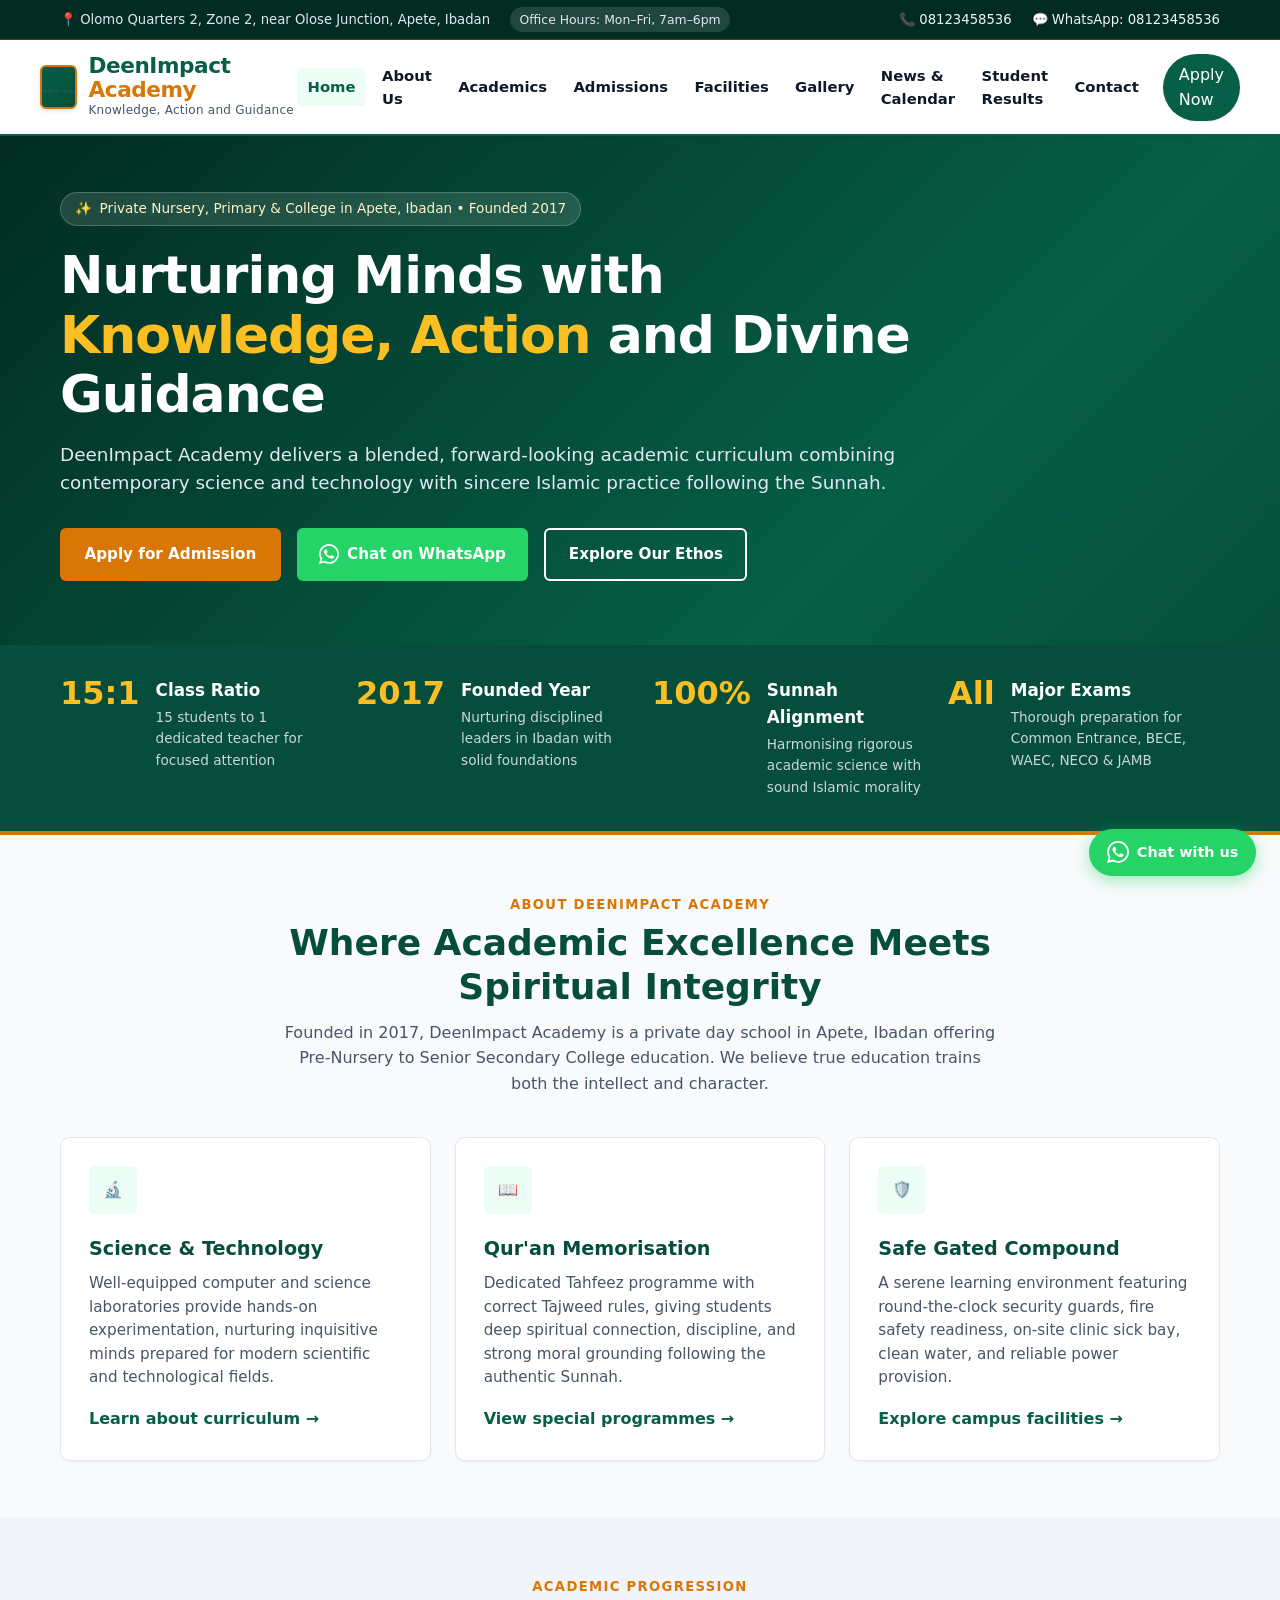
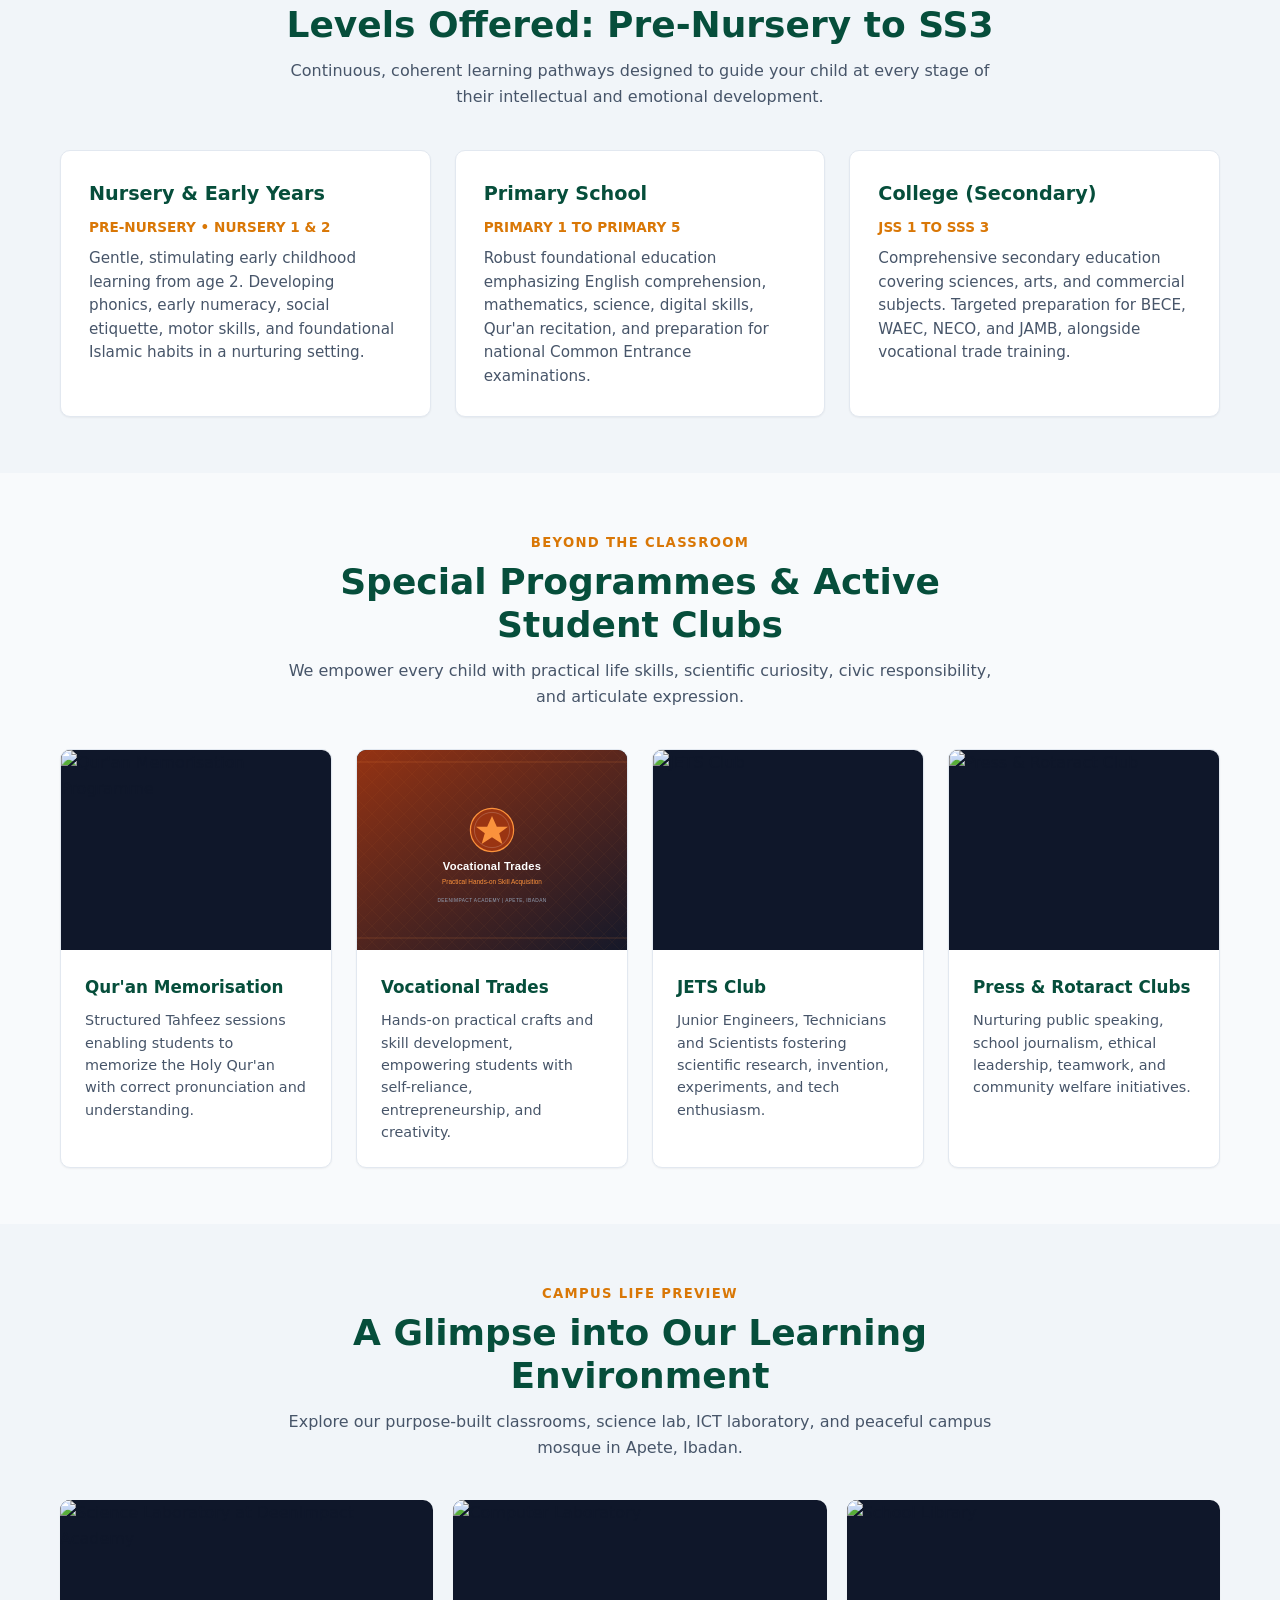
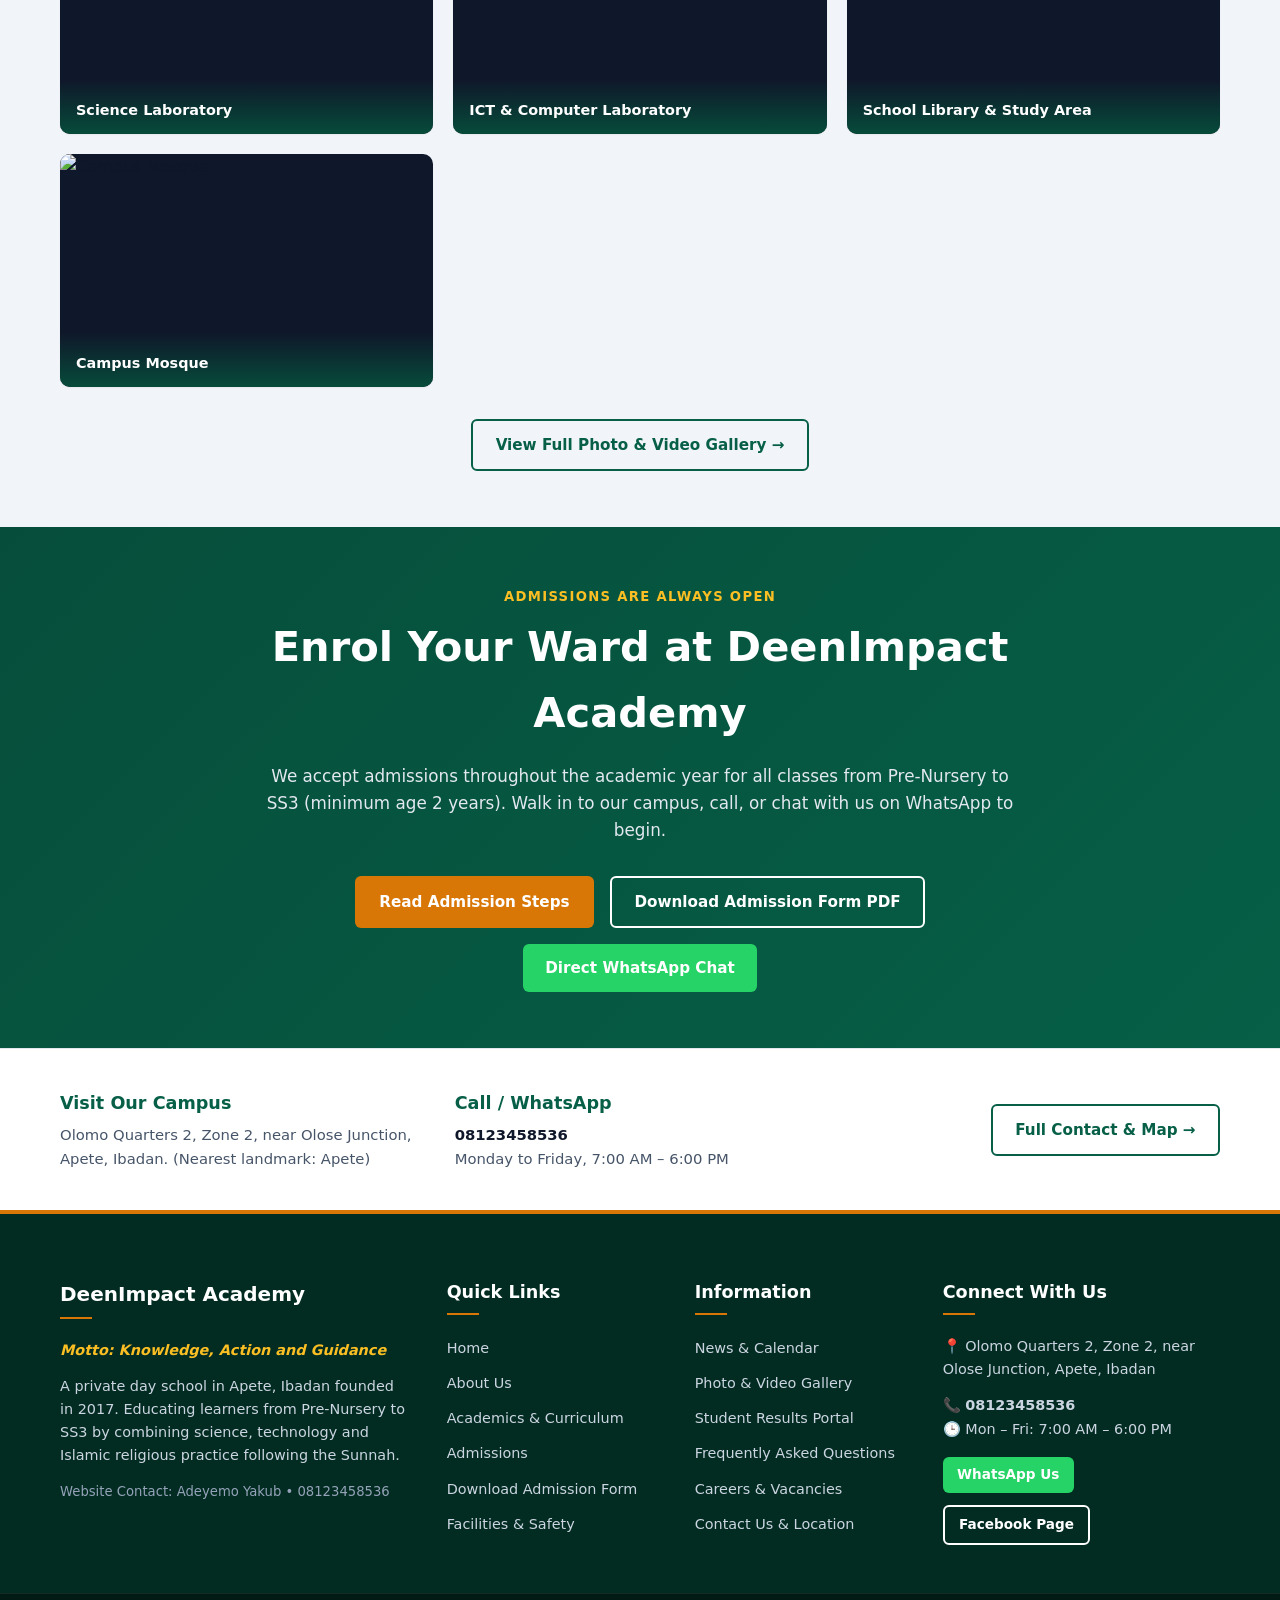
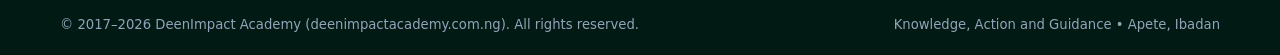
==== index.html @ 709cc6c5 "Initial commit: DeenImpact Academy complete website and student results portal" ====
<!DOCTYPE html>
<html lang="en">
<head>
  <meta charset="UTF-8">
  <meta name="viewport" content="width=device-width, initial-scale=1.0">
  <title>DeenImpact Academy | Knowledge, Action and Guidance | Ibadan</title>
  <meta name="description" content="DeenImpact Academy is a private Nursery, Primary and College in Apete, Ibadan. Combining science, technology and Islamic religious practice following the Sunnah. 15:1 class size.">
  <link rel="canonical" href="https://deenimpactacademy.com.ng/">

  <!-- Open Graph -->
  <meta property="og:type" content="website">
  <meta property="og:title" content="DeenImpact Academy | Knowledge, Action and Guidance">
  <meta property="og:description" content="Private Nursery, Primary and College in Apete, Ibadan combining science, technology and Islamic practice following the Sunnah.">
  <meta property="og:url" content="https://deenimpactacademy.com.ng/">
  <meta property="og:image" content="https://deenimpactacademy.com.ng/images/science-lab.svg">

  <link rel="stylesheet" href="style.css">
  <link rel="icon" type="image/svg+xml" href="images/logo.svg">

  <!-- Schema.org EducationalOrganization -->
  <script type="application/ld+json">
  {
    "@context": "https://schema.org",
    "@type": "School",
    "name": "DeenImpact Academy",
    "alternateName": "DeenImpact",
    "slogan": "Knowledge, Action and Guidance",
    "foundingDate": "2017",
    "url": "https://deenimpactacademy.com.ng/",
    "address": {
      "@type": "PostalAddress",
      "streetAddress": "Olomo Quarters 2, Zone 2, near Olose Junction, Apete",
      "addressLocality": "Ibadan",
      "addressRegion": "Oyo State",
      "addressCountry": "NG"
    },
    "telephone": "+2348123458536",
    "openingHours": "Mo-Fr 07:00-18:00",
    "sameAs": [
      "https://www.facebook.com/share/1CiEcBdXnN/",
      "https://wa.me/2348123458536"
    ]
  }
  </script>
</head>
<body>

  <!-- Top Announcement Bar -->
  <aside class="topbar" aria-label="Quick contact details">
    <div class="container">
      <div class="topbar-left">
        <span>📍 Olomo Quarters 2, Zone 2, near Olose Junction, Apete, Ibadan</span>
        <span class="badge-hours">Office Hours: Mon–Fri, 7am–6pm</span>
      </div>
      <div class="topbar-right">
        <a href="tel:08123458536" aria-label="Call 08123458536">📞 08123458536</a>
        <a href="https://wa.me/2348123458536" target="_blank" rel="noopener noreferrer">💬 WhatsApp: 08123458536</a>
      </div>
    </div>
  </aside>

  <!-- Site Header -->
  <header class="site-header">
    <div class="container header-inner">
      <a href="index.html" class="brand" aria-label="DeenImpact Academy Home">
        <div class="brand-emblem" aria-hidden="true">
          <!-- Logo image slot reserved at images/logo.png with text fallback -->
          <img src="images/logo.png" alt="DeenImpact Academy Logo" onerror="this.style.display='none'; this.nextElementSibling.style.display='block';">
          <span style="display:none;">D</span>
        </div>
        <div class="brand-text">
          <span class="brand-title">DeenImpact <span>Academy</span></span>
          <span class="brand-motto">Knowledge, Action and Guidance</span>
        </div>
      </a>

      <!-- Desktop Navigation -->
      <nav class="desktop-nav" aria-label="Primary navigation">
        <a href="index.html" class="nav-link active">Home</a>
        <a href="about.html" class="nav-link">About Us</a>
        <a href="academics.html" class="nav-link">Academics</a>
        <a href="admissions.html" class="nav-link">Admissions</a>
        <a href="facilities.html" class="nav-link">Facilities</a>
        <a href="gallery.html" class="nav-link">Gallery</a>
        <a href="news-events.html" class="nav-link">News &amp; Calendar</a>
        <a href="results.html" class="nav-link">Student Results</a>
        <a href="contact.html" class="nav-link">Contact</a>
        <a href="admissions.html" class="nav-cta">Apply Now</a>
      </nav>

      <!-- Mobile Hamburger Button -->
      <button type="button" class="mobile-nav-toggle" aria-label="Open mobile navigation menu">
        <svg width="24" height="24" viewBox="0 0 24 24" fill="none" stroke="currentColor" stroke-width="2.2" stroke-linecap="round"><line x1="3" y1="12" x2="21" y2="12"></line><line x1="3" y1="6" x2="21" y2="6"></line><line x1="3" y1="18" x2="21" y2="18"></line></svg>
      </button>
    </div>
  </header>

  <!-- Mobile Drawer -->
  <div class="drawer-overlay" aria-hidden="true"></div>
  <aside class="mobile-drawer" aria-label="Mobile navigation menu">
    <div class="mobile-drawer-header">
      <span class="brand-title" style="font-size: 1.15rem;">DeenImpact <span>Academy</span></span>
      <button type="button" class="mobile-close-btn" aria-label="Close navigation menu">&times;</button>
    </div>
    <nav class="mobile-drawer-links">
      <a href="index.html" class="mobile-nav-item active">Home</a>
      <a href="about.html" class="mobile-nav-item">About Us</a>
      <a href="academics.html" class="mobile-nav-item">Academics</a>
      <a href="admissions.html" class="mobile-nav-item">Admissions</a>
      <a href="downloads.html" class="mobile-nav-item">Downloads</a>
      <a href="facilities.html" class="mobile-nav-item">Facilities &amp; Student Life</a>
      <a href="gallery.html" class="mobile-nav-item">Gallery</a>
      <a href="news-events.html" class="mobile-nav-item">News &amp; Calendar</a>
      <a href="careers.html" class="mobile-nav-item">Careers</a>
      <a href="faq.html" class="mobile-nav-item">FAQ</a>
      <a href="contact.html" class="mobile-nav-item">Contact</a>
      <a href="results.html" class="mobile-nav-item">Student Results Portal</a>
    </nav>
    <div class="mobile-drawer-footer">
      <a href="admissions.html" class="btn btn-primary btn-block" style="margin-bottom: 0.75rem;">Apply for Admission</a>
      <a href="https://wa.me/2348123458536" target="_blank" rel="noopener noreferrer" class="btn btn-whatsapp btn-block">Chat on WhatsApp</a>
    </div>
  </aside>

  <!-- Main Content -->
  <main>
    <!-- Hero Section -->
    <section class="hero">
      <div class="container">
        <div class="hero-inner">
          <div class="hero-pill">
            <span>✨</span> Private Nursery, Primary &amp; College in Apete, Ibadan • Founded 2017
          </div>
          <h1>Nurturing Minds with <span class="text-gold">Knowledge, Action</span> and Divine Guidance</h1>
          <p class="hero-motto">
            DeenImpact Academy delivers a blended, forward-looking academic curriculum combining contemporary science and technology with sincere Islamic practice following the Sunnah.
          </p>
          <div class="hero-ctas">
            <a href="admissions.html" class="btn btn-gold">Apply for Admission</a>
            <a href="https://wa.me/2348123458536" target="_blank" rel="noopener noreferrer" class="btn btn-whatsapp">
              <svg width="20" height="20" viewBox="0 0 24 24" fill="currentColor"><path d="M.057 24l1.687-6.163c-1.041-1.804-1.588-3.849-1.587-5.946.003-6.556 5.338-11.891 11.893-11.891 3.181.001 6.167 1.24 8.413 3.488 2.245 2.248 3.481 5.236 3.48 8.414-.003 6.557-5.338 11.892-11.893 11.892-1.99-.001-3.951-.5-5.688-1.448l-6.305 1.654zm6.597-3.807c1.676.995 3.276 1.591 5.392 1.592 5.448 0 9.886-4.434 9.889-9.885.002-5.462-4.415-9.89-9.881-9.892-5.452 0-9.887 4.434-9.889 9.884-.001 2.225.651 3.891 1.746 5.634l-.999 3.648 3.742-.981zm11.387-5.464c-.074-.124-.272-.198-.57-.347-.297-.149-1.758-.868-2.031-.967-.272-.099-.47-.149-.669.149-.198.297-.768.967-.941 1.165-.173.198-.347.223-.644.074-.297-.149-1.255-.462-2.39-1.475-.883-.788-1.48-1.761-1.653-2.059-.173-.297-.018-.458.13-.606.134-.133.297-.347.446-.521.151-.172.2-.296.3-.495.099-.198.05-.372-.025-.521-.075-.148-.669-1.611-.916-2.206-.242-.579-.487-.501-.669-.51l-.57-.01c-.198 0-.52.074-.792.372s-1.04 1.016-1.04 2.479 1.065 2.876 1.213 3.074c.149.198 2.095 3.2 5.076 4.487.709.306 1.263.489 1.694.626.712.226 1.36.194 1.872.118.571-.085 1.758-.719 2.006-1.413.248-.695.248-1.29.173-1.414z"/></svg>
              Chat on WhatsApp
            </a>
            <a href="about.html" class="btn btn-outline-white">Explore Our Ethos</a>
          </div>
        </div>
      </div>
    </section>

    <!-- Key Highlights Strip -->
    <section class="highlight-bar" aria-label="Key school metrics">
      <div class="container">
        <div class="highlight-items">
          <div class="highlight-item">
            <span class="highlight-num">15:1</span>
            <div class="highlight-text">
              <h4>Class Ratio</h4>
              <p>15 students to 1 dedicated teacher for focused attention</p>
            </div>
          </div>
          <div class="highlight-item">
            <span class="highlight-num">2017</span>
            <div class="highlight-text">
              <h4>Founded Year</h4>
              <p>Nurturing disciplined leaders in Ibadan with solid foundations</p>
            </div>
          </div>
          <div class="highlight-item">
            <span class="highlight-num">100%</span>
            <div class="highlight-text">
              <h4>Sunnah Alignment</h4>
              <p>Harmonising rigorous academic science with sound Islamic morality</p>
            </div>
          </div>
          <div class="highlight-item">
            <span class="highlight-num">All</span>
            <div class="highlight-text">
              <h4>Major Exams</h4>
              <p>Thorough preparation for Common Entrance, BECE, WAEC, NECO &amp; JAMB</p>
            </div>
          </div>
        </div>
      </div>
    </section>

    <!-- Introduction & Ethos Overview -->
    <section class="section">
      <div class="container">
        <div class="section-header">
          <span class="section-tag">About DeenImpact Academy</span>
          <h2 class="section-title">Where Academic Excellence Meets Spiritual Integrity</h2>
          <p class="section-desc">
            Founded in 2017, DeenImpact Academy is a private day school in Apete, Ibadan offering Pre-Nursery to Senior Secondary College education. We believe true education trains both the intellect and character.
          </p>
        </div>

        <div class="grid grid-3">
          <div class="card">
            <div class="card-icon" aria-hidden="true">🔬</div>
            <h3 class="card-title">Science &amp; Technology</h3>
            <p class="card-desc">
              Well-equipped computer and science laboratories provide hands-on experimentation, nurturing inquisitive minds prepared for modern scientific and technological fields.
            </p>
            <a href="academics.html" style="margin-top: 1rem; font-weight: 600;">Learn about curriculum &rarr;</a>
          </div>

          <div class="card">
            <div class="card-icon" aria-hidden="true">📖</div>
            <h3 class="card-title">Qur'an Memorisation</h3>
            <p class="card-desc">
              Dedicated Tahfeez programme with correct Tajweed rules, giving students deep spiritual connection, discipline, and strong moral grounding following the authentic Sunnah.
            </p>
            <a href="academics.html" style="margin-top: 1rem; font-weight: 600;">View special programmes &rarr;</a>
          </div>

          <div class="card">
            <div class="card-icon" aria-hidden="true">🛡️</div>
            <h3 class="card-title">Safe Gated Compound</h3>
            <p class="card-desc">
              A serene learning environment featuring round-the-clock security guards, fire safety readiness, on-site clinic sick bay, clean water, and reliable power provision.
            </p>
            <a href="facilities.html" style="margin-top: 1rem; font-weight: 600;">Explore campus facilities &rarr;</a>
          </div>
        </div>
      </div>
    </section>

    <!-- Levels Offered -->
    <section class="section section-alt">
      <div class="container">
        <div class="section-header">
          <span class="section-tag">Academic Progression</span>
          <h2 class="section-title">Levels Offered: Pre-Nursery to SS3</h2>
          <p class="section-desc">
            Continuous, coherent learning pathways designed to guide your child at every stage of their intellectual and emotional development.
          </p>
        </div>

        <div class="grid grid-3">
          <div class="card">
            <h3 class="card-title">Nursery &amp; Early Years</h3>
            <p style="color: var(--color-gold); font-weight: 700; margin-bottom: 0.5rem; font-size: 0.85rem;">PRE-NURSERY &bull; NURSERY 1 &amp; 2</p>
            <p class="card-desc">
              Gentle, stimulating early childhood learning from age 2. Developing phonics, early numeracy, social etiquette, motor skills, and foundational Islamic habits in a nurturing setting.
            </p>
          </div>

          <div class="card">
            <h3 class="card-title">Primary School</h3>
            <p style="color: var(--color-gold); font-weight: 700; margin-bottom: 0.5rem; font-size: 0.85rem;">PRIMARY 1 TO PRIMARY 5</p>
            <p class="card-desc">
              Robust foundational education emphasizing English comprehension, mathematics, science, digital skills, Qur'an recitation, and preparation for national Common Entrance examinations.
            </p>
          </div>

          <div class="card">
            <h3 class="card-title">College (Secondary)</h3>
            <p style="color: var(--color-gold); font-weight: 700; margin-bottom: 0.5rem; font-size: 0.85rem;">JSS 1 TO SSS 3</p>
            <p class="card-desc">
              Comprehensive secondary education covering sciences, arts, and commercial subjects. Targeted preparation for BECE, WAEC, NECO, and JAMB, alongside vocational trade training.
            </p>
          </div>
        </div>
      </div>
    </section>

    <!-- Special Programmes & Clubs Preview -->
    <section class="section">
      <div class="container">
        <div class="section-header">
          <span class="section-tag">Beyond The Classroom</span>
          <h2 class="section-title">Special Programmes &amp; Active Student Clubs</h2>
          <p class="section-desc">
            We empower every child with practical life skills, scientific curiosity, civic responsibility, and articulate expression.
          </p>
        </div>

        <div class="grid grid-4">
          <div class="img-card">
            <div class="img-card-media">
              <img src="images/quran-study.svg" alt="Qur'an Memorisation Programme" loading="lazy">
            </div>
            <div class="img-card-body">
              <h3 class="card-title" style="font-size: 1.05rem;">Qur'an Memorisation</h3>
              <p class="card-desc" style="font-size: 0.9rem;">
                Structured Tahfeez sessions enabling students to memorize the Holy Qur'an with correct pronunciation and understanding.
              </p>
            </div>
          </div>

          <div class="img-card">
            <div class="img-card-media">
              <img src="images/vocational-trades.svg" alt="Vocational Trades Programme" loading="lazy">
            </div>
            <div class="img-card-body">
              <h3 class="card-title" style="font-size: 1.05rem;">Vocational Trades</h3>
              <p class="card-desc" style="font-size: 0.9rem;">
                Hands-on practical crafts and skill development, empowering students with self-reliance, entrepreneurship, and creativity.
              </p>
            </div>
          </div>

          <div class="img-card">
            <div class="img-card-media">
              <img src="images/clubs-jets.svg" alt="JETS Club" loading="lazy">
            </div>
            <div class="img-card-body">
              <h3 class="card-title" style="font-size: 1.05rem;">JETS Club</h3>
              <p class="card-desc" style="font-size: 0.9rem;">
                Junior Engineers, Technicians and Scientists fostering scientific research, invention, experiments, and tech enthusiasm.
              </p>
            </div>
          </div>

          <div class="img-card">
            <div class="img-card-media">
              <img src="images/clubs-rotaract.svg" alt="Press & Rotaract Club" loading="lazy">
            </div>
            <div class="img-card-body">
              <h3 class="card-title" style="font-size: 1.05rem;">Press &amp; Rotaract Clubs</h3>
              <p class="card-desc" style="font-size: 0.9rem;">
                Nurturing public speaking, school journalism, ethical leadership, teamwork, and community welfare initiatives.
              </p>
            </div>
          </div>
        </div>
      </div>
    </section>

    <!-- Campus Gallery Preview -->
    <section class="section section-alt">
      <div class="container">
        <div class="section-header">
          <span class="section-tag">Campus Life Preview</span>
          <h2 class="section-title">A Glimpse into Our Learning Environment</h2>
          <p class="section-desc">
            Explore our purpose-built classrooms, science lab, ICT laboratory, and peaceful campus mosque in Apete, Ibadan.
          </p>
        </div>

        <div class="gallery-grid">
          <div class="gallery-item">
            <img src="images/science-lab.svg" alt="Science Laboratory at DeenImpact Academy" loading="lazy">
            <div class="gallery-caption">Science Laboratory</div>
          </div>
          <div class="gallery-item">
            <img src="images/computer-lab.svg" alt="Computer Laboratory" loading="lazy">
            <div class="gallery-caption">ICT &amp; Computer Laboratory</div>
          </div>
          <div class="gallery-item">
            <img src="images/library.svg" alt="School Library" loading="lazy">
            <div class="gallery-caption">School Library &amp; Study Area</div>
          </div>
          <div class="gallery-item">
            <img src="images/mosque.svg" alt="Campus Mosque" loading="lazy">
            <div class="gallery-caption">Campus Mosque</div>
          </div>
        </div>

        <div style="text-align: center; margin-top: 2rem;">
          <a href="gallery.html" class="btn btn-outline-primary">View Full Photo &amp; Video Gallery &rarr;</a>
        </div>
      </div>
    </section>

    <!-- Admissions CTA Banner -->
    <section class="section" style="background: linear-gradient(135deg, var(--color-primary-dark), var(--color-primary)); color: #ffffff;">
      <div class="container" style="text-align: center; max-width: 800px;">
        <span class="section-tag" style="color: #fbbf24;">Admissions Are Always Open</span>
        <h2 style="font-size: clamp(1.8rem, 4vw, 2.6rem); font-weight: 800; margin-bottom: 1rem; color: #ffffff;">
          Enrol Your Ward at DeenImpact Academy
        </h2>
        <p style="font-size: 1.05rem; color: #e2e8f0; margin-bottom: 2rem;">
          We accept admissions throughout the academic year for all classes from Pre-Nursery to SS3 (minimum age 2 years). Walk in to our campus, call, or chat with us on WhatsApp to begin.
        </p>
        <div style="display: flex; gap: 1rem; justify-content: center; flex-wrap: wrap;">
          <a href="admissions.html" class="btn btn-gold">Read Admission Steps</a>
          <a href="downloads.html" class="btn btn-outline-white">Download Admission Form PDF</a>
          <a href="https://wa.me/2348123458536" target="_blank" rel="noopener noreferrer" class="btn btn-whatsapp">Direct WhatsApp Chat</a>
        </div>
      </div>
    </section>

    <!-- Contact & Location Strip -->
    <section class="section" style="padding: 2.5rem 0; background: #ffffff; border-top: 1px solid var(--color-border);">
      <div class="container">
        <div class="grid grid-3" style="align-items: center;">
          <div>
            <h4 style="color: var(--color-primary); font-size: 1.1rem; margin-bottom: 0.35rem;">Visit Our Campus</h4>
            <p style="font-size: 0.925rem; color: var(--color-text-muted);">
              Olomo Quarters 2, Zone 2, near Olose Junction, Apete, Ibadan. (Nearest landmark: Apete)
            </p>
          </div>
          <div>
            <h4 style="color: var(--color-primary); font-size: 1.1rem; margin-bottom: 0.35rem;">Call / WhatsApp</h4>
            <p style="font-size: 0.925rem; color: var(--color-text-muted);">
              <a href="tel:08123458536" style="font-weight: 700; color: var(--color-text-main);">08123458536</a><br>
              Monday to Friday, 7:00 AM – 6:00 PM
            </p>
          </div>
          <div style="text-align: right;">
            <a href="contact.html" class="btn btn-outline-primary">Full Contact &amp; Map &rarr;</a>
          </div>
        </div>
      </div>
    </section>
  </main>

  <!-- Shared Site Footer -->
  <footer class="site-footer">
    <div class="footer-top">
      <div class="container">
        <div class="footer-grid">
          <!-- Col 1: Identity & Motto -->
          <div class="footer-col">
            <h4 style="font-size: 1.25rem;">DeenImpact Academy</h4>
            <p style="font-style: italic; color: #fbbf24; font-weight: 600;">Motto: Knowledge, Action and Guidance</p>
            <p>
              A private day school in Apete, Ibadan founded in 2017. Educating learners from Pre-Nursery to SS3 by combining science, technology and Islamic religious practice following the Sunnah.
            </p>
            <p style="font-size: 0.825rem; color: #94a3b8;">
              Website Contact: Adeyemo Yakub &bull; 08123458536
            </p>
          </div>

          <!-- Col 2: Quick Links -->
          <div class="footer-col">
            <h4>Quick Links</h4>
            <ul class="footer-links">
              <li><a href="index.html">Home</a></li>
              <li><a href="about.html">About Us</a></li>
              <li><a href="academics.html">Academics &amp; Curriculum</a></li>
              <li><a href="admissions.html">Admissions</a></li>
              <li><a href="downloads.html">Download Admission Form</a></li>
              <li><a href="facilities.html">Facilities &amp; Safety</a></li>
            </ul>
          </div>

          <!-- Col 3: Portals & Resources -->
          <div class="footer-col">
            <h4>Information</h4>
            <ul class="footer-links">
              <li><a href="news-events.html">News &amp; Calendar</a></li>
              <li><a href="gallery.html">Photo &amp; Video Gallery</a></li>
              <li><a href="results.html">Student Results Portal</a></li>
              <li><a href="faq.html">Frequently Asked Questions</a></li>
              <li><a href="careers.html">Careers &amp; Vacancies</a></li>
              <li><a href="contact.html">Contact Us &amp; Location</a></li>
            </ul>
          </div>

          <!-- Col 4: Contact & Hours -->
          <div class="footer-col">
            <h4>Connect With Us</h4>
            <p>
              📍 Olomo Quarters 2, Zone 2, near Olose Junction, Apete, Ibadan
            </p>
            <p>
              📞 <strong>08123458536</strong><br>
              🕒 Mon – Fri: 7:00 AM – 6:00 PM
            </p>
            <div style="margin-top: 1rem; display: flex; gap: 0.75rem; flex-wrap: wrap;">
              <a href="https://wa.me/2348123458536" target="_blank" rel="noopener noreferrer" class="btn btn-whatsapp" style="padding: 0.45rem 0.9rem; font-size: 0.85rem;">
                WhatsApp Us
              </a>
              <a href="https://www.facebook.com/share/1CiEcBdXnN/" target="_blank" rel="noopener noreferrer" class="btn btn-outline-white" style="padding: 0.45rem 0.9rem; font-size: 0.85rem;">
                Facebook Page
              </a>
            </div>
          </div>
        </div>
      </div>
    </div>

    <!-- Bottom Copyright Bar -->
    <div class="footer-bottom">
      <div class="container">
        <div>
          &copy; 2017–2026 DeenImpact Academy (deenimpactacademy.com.ng). All rights reserved.
        </div>
        <div>
          Knowledge, Action and Guidance &bull; Apete, Ibadan
        </div>
      </div>
    </div>
  </footer>

  <!-- Floating WhatsApp CTA on every page -->
  <a href="https://wa.me/2348123458536" target="_blank" rel="noopener noreferrer" class="floating-whatsapp" aria-label="Chat with DeenImpact Academy on WhatsApp">
    <svg viewBox="0 0 24 24"><path d="M.057 24l1.687-6.163c-1.041-1.804-1.588-3.849-1.587-5.946.003-6.556 5.338-11.891 11.893-11.891 3.181.001 6.167 1.24 8.413 3.488 2.245 2.248 3.481 5.236 3.48 8.414-.003 6.557-5.338 11.892-11.893 11.892-1.99-.001-3.951-.5-5.688-1.448l-6.305 1.654zm6.597-3.807c1.676.995 3.276 1.591 5.392 1.592 5.448 0 9.886-4.434 9.889-9.885.002-5.462-4.415-9.89-9.881-9.892-5.452 0-9.887 4.434-9.889 9.884-.001 2.225.651 3.891 1.746 5.634l-.999 3.648 3.742-.981zm11.387-5.464c-.074-.124-.272-.198-.57-.347-.297-.149-1.758-.868-2.031-.967-.272-.099-.47-.149-.669.149-.198.297-.768.967-.941 1.165-.173.198-.347.223-.644.074-.297-.149-1.255-.462-2.39-1.475-.883-.788-1.48-1.761-1.653-2.059-.173-.297-.018-.458.13-.606.134-.133.297-.347.446-.521.151-.172.2-.296.3-.495.099-.198.05-.372-.025-.521-.075-.148-.669-1.611-.916-2.206-.242-.579-.487-.501-.669-.51l-.57-.01c-.198 0-.52.074-.792.372s-1.04 1.016-1.04 2.479 1.065 2.876 1.213 3.074c.149.198 2.095 3.2 5.076 4.487.709.306 1.263.489 1.694.626.712.226 1.36.194 1.872.118.571-.085 1.758-.719 2.006-1.413.248-.695.248-1.29.173-1.414z"/></svg>
    <span>Chat with us</span>
  </a>

  <!-- Lightbox Container for Gallery if used -->
  <div class="lightbox-modal" role="dialog" aria-modal="true" aria-label="Image preview">
    <div class="lightbox-content">
      <button type="button" class="lightbox-close" aria-label="Close preview">&times;</button>
      <img src="" alt="">
      <p class="lightbox-caption-text"></p>
    </div>
  </div>

  <script src="script.js"></script>
</body>
</html>
---- style.css ----
/* ==========================================================================
   DeenImpact Academy - Official Stylesheet
   Motto: Knowledge, Action and Guidance
   Palette: Emerald Green (#065f46), Restrained Gold (#d97706), Off-White (#f8fafc)
   ========================================================================== */

:root {
  --color-primary: #065f46;
  --color-primary-dark: #064e3b;
  --color-primary-deep: #022c22;
  --color-primary-light: #ecfdf5;
  --color-primary-border: #a7f3d0;

  --color-gold: #d97706;
  --color-gold-dark: #b45309;
  --color-gold-light: #fef3c7;

  --color-bg: #f8fafc;
  --color-bg-card: #ffffff;
  --color-bg-alt: #f1f5f9;

  --color-text-main: #0f172a;
  --color-text-muted: #475569;
  --color-text-light: #64748b;
  --color-border: #e2e8f0;

  --font-sans: system-ui, -apple-system, BlinkMacSystemFont, 'Segoe UI', Roboto, Helvetica, Arial, sans-serif;
  --font-heading: 'Segoe UI', system-ui, -apple-system, BlinkMacSystemFont, sans-serif;

  --shadow-sm: 0 1px 2px 0 rgba(0, 0, 0, 0.05);
  --shadow-md: 0 4px 6px -1px rgba(0, 0, 0, 0.08), 0 2px 4px -2px rgba(0, 0, 0, 0.06);
  --shadow-lg: 0 10px 15px -3px rgba(0, 0, 0, 0.1), 0 4px 6px -4px rgba(0, 0, 0, 0.06);

  --radius-sm: 6px;
  --radius-md: 10px;
  --radius-lg: 16px;
  --radius-full: 9999px;

  --container-max: 1200px;
  --transition: all 0.25s ease;
}

/* Base & Reset */
*, *::before, *::after {
  box-sizing: border-box;
  margin: 0;
  padding: 0;
}

html {
  font-family: var(--font-sans);
  font-size: 16px;
  color: var(--color-text-main);
  background-color: var(--color-bg);
  line-height: 1.6;
  scroll-behavior: smooth;
  -webkit-text-size-adjust: 100%;
}

body {
  min-height: 100vh;
  display: flex;
  flex-direction: column;
}

img, svg {
  display: block;
  max-width: 100%;
  height: auto;
}

a {
  color: var(--color-primary);
  text-decoration: none;
  transition: var(--transition);
}

a:hover, a:focus-visible {
  color: var(--color-primary-dark);
}

ul, ol {
  list-style: none;
}

button, input, select, textarea {
  font: inherit;
}

.container {
  width: 100%;
  max-width: var(--container-max);
  margin-left: auto;
  margin-right: auto;
  padding-left: 1.25rem;
  padding-right: 1.25rem;
}

/* ==========================================================================
   Header & Navigation
   ========================================================================== */

/* Top Info Bar */
.topbar {
  background-color: var(--color-primary-deep);
  color: #e2e8f0;
  font-size: 0.825rem;
  padding: 0.45rem 0;
  border-bottom: 1px solid rgba(217, 119, 6, 0.35);
}

.topbar .container {
  display: flex;
  justify-content: space-between;
  align-items: center;
  flex-wrap: wrap;
  gap: 0.5rem;
}

.topbar-left, .topbar-right {
  display: flex;
  align-items: center;
  gap: 1.25rem;
  flex-wrap: wrap;
}

.topbar a {
  color: #f1f5f9;
  display: inline-flex;
  align-items: center;
  gap: 0.35rem;
}

.topbar a:hover {
  color: #fbbf24;
}

.badge-hours {
  background: rgba(255, 255, 255, 0.12);
  padding: 0.15rem 0.6rem;
  border-radius: var(--radius-full);
  font-size: 0.775rem;
}

/* Main Site Header */
.site-header {
  background-color: #ffffff;
  position: sticky;
  top: 0;
  z-index: 1000;
  box-shadow: var(--shadow-sm);
  border-bottom: 2px solid var(--color-primary);
}

.header-inner {
  display: flex;
  justify-content: space-between;
  align-items: center;
  padding: 0.85rem 0;
}

/* Brand Wordmark & Logo */
.brand {
  display: flex;
  align-items: center;
  gap: 0.75rem;
  text-decoration: none;
}

.brand-emblem {
  width: 44px;
  height: 44px;
  background: linear-gradient(135deg, var(--color-primary) 0%, var(--color-primary-dark) 100%);
  border: 2px solid var(--color-gold);
  border-radius: var(--radius-sm);
  display: flex;
  align-items: center;
  justify-content: center;
  color: #ffffff;
  font-weight: 800;
  font-size: 1.25rem;
  box-shadow: 0 2px 4px rgba(0, 0, 0, 0.1);
}

.brand-emblem img {
  width: 100%;
  height: 100%;
  object-fit: cover;
  border-radius: calc(var(--radius-sm) - 2px);
}

.brand-text {
  display: flex;
  flex-direction: column;
}

.brand-title {
  font-size: 1.35rem;
  font-weight: 800;
  color: var(--color-primary);
  line-height: 1.1;
  letter-spacing: -0.02em;
}

.brand-title span {
  color: var(--color-gold);
  font-weight: 700;
}

.brand-motto {
  font-size: 0.75rem;
  color: var(--color-text-muted);
  font-weight: 500;
  letter-spacing: 0.02em;
}

/* Desktop Nav */
.desktop-nav {
  display: none;
}

@media (min-width: 992px) {
  .desktop-nav {
    display: flex;
    align-items: center;
    gap: 0.35rem;
  }
}

.nav-link {
  color: var(--color-text-main);
  padding: 0.45rem 0.65rem;
  font-size: 0.925rem;
  font-weight: 600;
  border-radius: var(--radius-sm);
  transition: var(--transition);
}

.nav-link:hover, .nav-link.active {
  color: var(--color-primary);
  background-color: var(--color-primary-light);
}

.nav-cta {
  background-color: var(--color-primary);
  color: #ffffff !important;
  padding: 0.5rem 1rem;
  border-radius: var(--radius-full);
  margin-left: 0.5rem;
  box-shadow: var(--shadow-sm);
}

.nav-cta:hover {
  background-color: var(--color-primary-dark);
  color: #ffffff !important;
}

/* Mobile Nav Toggle */
.mobile-nav-toggle {
  display: flex;
  align-items: center;
  justify-content: center;
  width: 42px;
  height: 42px;
  background: var(--color-primary-light);
  border: 1px solid var(--color-primary-border);
  border-radius: var(--radius-sm);
  cursor: pointer;
  color: var(--color-primary);
}

@media (min-width: 992px) {
  .mobile-nav-toggle {
    display: none;
  }
}

/* Mobile Drawer */
.mobile-drawer {
  position: fixed;
  top: 0;
  right: -100%;
  width: 85%;
  max-width: 340px;
  height: 100vh;
  background: #ffffff;
  z-index: 2000;
  box-shadow: -4px 0 20px rgba(0, 0, 0, 0.15);
  display: flex;
  flex-direction: column;
  transition: right 0.3s ease;
  overflow-y: auto;
}

.mobile-drawer.open {
  right: 0;
}

.mobile-drawer-header {
  padding: 1.25rem;
  display: flex;
  justify-content: space-between;
  align-items: center;
  border-bottom: 1px solid var(--color-border);
  background: var(--color-primary-light);
}

.mobile-close-btn {
  background: none;
  border: none;
  font-size: 1.5rem;
  color: var(--color-text-main);
  cursor: pointer;
  padding: 0.25rem 0.5rem;
}

.mobile-drawer-links {
  padding: 1rem 0;
  display: flex;
  flex-direction: column;
}

.mobile-nav-item {
  padding: 0.75rem 1.5rem;
  font-weight: 600;
  font-size: 1rem;
  color: var(--color-text-main);
  border-bottom: 1px solid #f1f5f9;
  display: flex;
  align-items: center;
  justify-content: space-between;
}

.mobile-nav-item:hover, .mobile-nav-item.active {
  color: var(--color-primary);
  background-color: var(--color-primary-light);
}

.mobile-drawer-footer {
  margin-top: auto;
  padding: 1.5rem;
  background: #f8fafc;
  border-top: 1px solid var(--color-border);
}

.drawer-overlay {
  position: fixed;
  top: 0;
  left: 0;
  width: 100vw;
  height: 100vh;
  background: rgba(0, 0, 0, 0.5);
  z-index: 1999;
  opacity: 0;
  visibility: hidden;
  transition: opacity 0.3s ease, visibility 0.3s ease;
}

.drawer-overlay.active {
  opacity: 1;
  visibility: visible;
}

/* ==========================================================================
   Hero & Page Headers
   ========================================================================== */

.hero {
  position: relative;
  background: linear-gradient(135deg, var(--color-primary-deep) 0%, var(--color-primary) 70%, #064e3b 100%);
  color: #ffffff;
  padding: 3.5rem 0 4rem;
  overflow: hidden;
}

.hero::after {
  content: '';
  position: absolute;
  top: 0;
  left: 0;
  right: 0;
  bottom: 0;
  background-image: url('images/pattern.svg');
  background-repeat: repeat;
  opacity: 0.08;
  pointer-events: none;
}

.hero-inner {
  position: relative;
  z-index: 2;
  max-width: 850px;
}

.hero-pill {
  display: inline-flex;
  align-items: center;
  gap: 0.5rem;
  background: rgba(255, 255, 255, 0.12);
  border: 1px solid rgba(255, 255, 255, 0.2);
  padding: 0.3rem 0.85rem;
  border-radius: var(--radius-full);
  font-size: 0.85rem;
  color: #fef3c7;
  margin-bottom: 1.25rem;
}

.hero h1 {
  font-size: clamp(2rem, 5vw, 3.25rem);
  font-weight: 800;
  line-height: 1.15;
  margin-bottom: 1rem;
  letter-spacing: -0.02em;
}

.hero h1 .text-gold {
  color: #fbbf24;
}

.hero-motto {
  font-size: 1.15rem;
  color: #e2e8f0;
  margin-bottom: 1.5rem;
  font-weight: 400;
  line-height: 1.5;
}

.hero-ctas {
  display: flex;
  flex-wrap: wrap;
  gap: 1rem;
  margin-top: 2rem;
}

/* Inner Page Header */
.page-header {
  position: relative;
  background: linear-gradient(135deg, var(--color-primary-dark) 0%, var(--color-primary) 100%);
  color: #ffffff;
  padding: 2.75rem 0;
  border-bottom: 3px solid var(--color-gold);
}

.page-header::after {
  content: '';
  position: absolute;
  top: 0; left: 0; right: 0; bottom: 0;
  background-image: url('images/pattern.svg');
  background-repeat: repeat;
  opacity: 0.08;
  pointer-events: none;
}

.page-header-inner {
  position: relative;
  z-index: 2;
}

.breadcrumbs {
  display: flex;
  gap: 0.5rem;
  font-size: 0.825rem;
  color: #cbd5e1;
  margin-bottom: 0.5rem;
  align-items: center;
}

.breadcrumbs a {
  color: #fef3c7;
}

.breadcrumbs span.current {
  color: #ffffff;
  font-weight: 600;
}

.page-header h1 {
  font-size: clamp(1.75rem, 4vw, 2.5rem);
  font-weight: 800;
  margin-bottom: 0.4rem;
}

.page-header p {
  color: #e2e8f0;
  font-size: 1rem;
  max-width: 700px;
}

/* ==========================================================================
   Buttons & CTAs
   ========================================================================== */

.btn {
  display: inline-flex;
  align-items: center;
  justify-content: center;
  gap: 0.5rem;
  font-weight: 700;
  padding: 0.75rem 1.4rem;
  border-radius: var(--radius-sm);
  border: 2px solid transparent;
  cursor: pointer;
  transition: var(--transition);
  font-size: 0.95rem;
  text-align: center;
}

.btn-primary {
  background-color: var(--color-primary);
  color: #ffffff;
}

.btn-primary:hover {
  background-color: var(--color-primary-dark);
  color: #ffffff;
  transform: translateY(-1px);
}

.btn-gold {
  background-color: var(--color-gold);
  color: #ffffff;
}

.btn-gold:hover {
  background-color: var(--color-gold-dark);
  color: #ffffff;
  transform: translateY(-1px);
}

.btn-whatsapp {
  background-color: #25d366;
  color: #ffffff;
  border: none;
}

.btn-whatsapp:hover {
  background-color: #1eb756;
  color: #ffffff;
  transform: translateY(-1px);
}

.btn-outline-white {
  background: transparent;
  border-color: #ffffff;
  color: #ffffff;
}

.btn-outline-white:hover {
  background: #ffffff;
  color: var(--color-primary);
}

.btn-outline-primary {
  background: transparent;
  border-color: var(--color-primary);
  color: var(--color-primary);
}

.btn-outline-primary:hover {
  background: var(--color-primary);
  color: #ffffff;
}

.btn-block {
  width: 100%;
}

/* Floating WhatsApp Button */
.floating-whatsapp {
  position: fixed;
  bottom: 1.5rem;
  right: 1.5rem;
  z-index: 1500;
  display: inline-flex;
  align-items: center;
  gap: 0.5rem;
  background-color: #25d366;
  color: #ffffff;
  padding: 0.75rem 1.1rem;
  border-radius: var(--radius-full);
  box-shadow: 0 4px 15px rgba(37, 211, 102, 0.45);
  font-weight: 700;
  font-size: 0.9rem;
  transition: var(--transition);
  text-decoration: none;
}

.floating-whatsapp:hover {
  background-color: #1eb756;
  color: #ffffff;
  transform: scale(1.04);
  box-shadow: 0 6px 20px rgba(37, 211, 102, 0.55);
}

.floating-whatsapp svg {
  width: 22px;
  height: 22px;
  fill: currentColor;
}

@media (max-width: 480px) {
  .floating-whatsapp span {
    display: none;
  }
  .floating-whatsapp {
    padding: 0.85rem;
    border-radius: 50%;
  }
}

/* ==========================================================================
   Sections & Layout
   ========================================================================== */

.section {
  padding: 3.5rem 0;
}

.section-alt {
  background-color: var(--color-bg-alt);
}

.section-header {
  text-align: center;
  max-width: 720px;
  margin: 0 auto 2.5rem;
}

.section-tag {
  display: inline-block;
  color: var(--color-gold);
  font-weight: 700;
  font-size: 0.825rem;
  text-transform: uppercase;
  letter-spacing: 0.1em;
  margin-bottom: 0.4rem;
}

.section-title {
  font-size: clamp(1.6rem, 3.5vw, 2.25rem);
  font-weight: 800;
  color: var(--color-primary-dark);
  line-height: 1.2;
  margin-bottom: 0.75rem;
}

.section-desc {
  color: var(--color-text-muted);
  font-size: 1rem;
}

.grid {
  display: grid;
  gap: 1.5rem;
}

.grid-2 {
  grid-template-columns: 1fr;
}

.grid-3 {
  grid-template-columns: 1fr;
}

.grid-4 {
  grid-template-columns: 1fr;
}

@media (min-width: 640px) {
  .grid-2 { grid-template-columns: repeat(2, 1fr); }
  .grid-4 { grid-template-columns: repeat(2, 1fr); }
}

@media (min-width: 992px) {
  .grid-3 { grid-template-columns: repeat(3, 1fr); }
  .grid-4 { grid-template-columns: repeat(4, 1fr); }
}

/* Card Component */
.card {
  background: var(--color-bg-card);
  border-radius: var(--radius-md);
  border: 1px solid var(--color-border);
  box-shadow: var(--shadow-sm);
  padding: 1.75rem;
  transition: var(--transition);
  display: flex;
  flex-direction: column;
}

.card:hover {
  box-shadow: var(--shadow-md);
  border-color: var(--color-primary-border);
}

.card-icon {
  width: 48px;
  height: 48px;
  border-radius: var(--radius-sm);
  background: var(--color-primary-light);
  color: var(--color-primary);
  display: flex;
  align-items: center;
  justify-content: center;
  margin-bottom: 1.25rem;
}

.card-title {
  font-size: 1.2rem;
  font-weight: 700;
  color: var(--color-primary-dark);
  margin-bottom: 0.5rem;
}

.card-desc {
  color: var(--color-text-muted);
  font-size: 0.95rem;
  line-height: 1.55;
  flex-grow: 1;
}

/* Image Card */
.img-card {
  background: var(--color-bg-card);
  border-radius: var(--radius-md);
  border: 1px solid var(--color-border);
  overflow: hidden;
  box-shadow: var(--shadow-sm);
  transition: var(--transition);
  display: flex;
  flex-direction: column;
}

.img-card:hover {
  box-shadow: var(--shadow-md);
  transform: translateY(-2px);
}

.img-card-media {
  position: relative;
  height: 200px;
  background-color: #0f172a;
  overflow: hidden;
}

.img-card-media img {
  width: 100%;
  height: 100%;
  object-fit: cover;
  transition: transform 0.4s ease;
}

.img-card:hover .img-card-media img {
  transform: scale(1.03);
}

.img-card-body {
  padding: 1.5rem;
  display: flex;
  flex-direction: column;
  flex-grow: 1;
}

/* Feature Strip / Highlights */
.highlight-bar {
  background-color: var(--color-primary-dark);
  color: #ffffff;
  padding: 2rem 0;
  border-bottom: 4px solid var(--color-gold);
}

.highlight-items {
  display: grid;
  grid-template-columns: 1fr;
  gap: 1.5rem;
}

@media (min-width: 640px) {
  .highlight-items {
    grid-template-columns: repeat(2, 1fr);
  }
}

@media (min-width: 992px) {
  .highlight-items {
    grid-template-columns: repeat(4, 1fr);
  }
}

.highlight-item {
  display: flex;
  align-items: flex-start;
  gap: 1rem;
}

.highlight-num {
  font-size: 2rem;
  font-weight: 800;
  color: #fbbf24;
  line-height: 1;
}

.highlight-text h4 {
  font-size: 1.05rem;
  margin-bottom: 0.2rem;
}

.highlight-text p {
  font-size: 0.85rem;
  color: #cbd5e1;
}

/* Islamic Geometric Divider Motif */
.islamic-divider {
  height: 24px;
  background-image: url('images/pattern.svg');
  background-repeat: repeat-x;
  background-position: center;
  opacity: 0.18;
  margin: 1.5rem 0;
}

/* ==========================================================================
   Editable Placeholder Badge & Callout
   ========================================================================== */

.editable-note {
  border-left: 4px solid var(--color-gold);
  background: var(--color-gold-light);
  padding: 1rem 1.25rem;
  border-radius: 0 var(--radius-sm) var(--radius-sm) 0;
  margin: 1.5rem 0;
  font-size: 0.9rem;
  color: #78350f;
}

.editable-note strong {
  display: block;
  font-size: 0.95rem;
  margin-bottom: 0.25rem;
}

.placeholder-box {
  background: #ffffff;
  border: 2px dashed #cbd5e1;
  padding: 1.75rem;
  border-radius: var(--radius-md);
  margin-bottom: 1.5rem;
}

.placeholder-box h3 {
  color: var(--color-primary);
  margin-bottom: 0.5rem;
}

/* ==========================================================================
   Accordion (FAQ)
   ========================================================================== */

.accordion {
  display: flex;
  flex-direction: column;
  gap: 1rem;
  max-width: 800px;
  margin: 0 auto;
}

.accordion-item {
  background: #ffffff;
  border: 1px solid var(--color-border);
  border-radius: var(--radius-md);
  overflow: hidden;
  transition: var(--transition);
}

.accordion-header {
  width: 100%;
  padding: 1.25rem 1.5rem;
  text-align: left;
  background: none;
  border: none;
  display: flex;
  justify-content: space-between;
  align-items: center;
  font-weight: 700;
  font-size: 1.05rem;
  color: var(--color-text-main);
  cursor: pointer;
}

.accordion-header:hover {
  background: var(--color-primary-light);
  color: var(--color-primary);
}

.accordion-icon {
  font-size: 1.25rem;
  transition: transform 0.25s ease;
}

.accordion-item.active .accordion-icon {
  transform: rotate(45deg);
  color: var(--color-gold);
}

.accordion-body {
  padding: 0 1.5rem 1.25rem;
  color: var(--color-text-muted);
  font-size: 0.975rem;
  line-height: 1.6;
  display: none;
}

.accordion-item.active .accordion-body {
  display: block;
}

/* ==========================================================================
   Gallery & Lightbox
   ========================================================================== */

.gallery-grid {
  display: grid;
  grid-template-columns: repeat(auto-fill, minmax(280px, 1fr));
  gap: 1.25rem;
}

.gallery-item {
  position: relative;
  border-radius: var(--radius-md);
  overflow: hidden;
  cursor: pointer;
  box-shadow: var(--shadow-sm);
  aspect-ratio: 16 / 10;
  background: #0f172a;
}

.gallery-item img {
  width: 100%;
  height: 100%;
  object-fit: cover;
  transition: transform 0.3s ease;
}

.gallery-item:hover img {
  transform: scale(1.04);
}

.gallery-caption {
  position: absolute;
  bottom: 0;
  left: 0;
  right: 0;
  background: linear-gradient(transparent, rgba(6, 78, 59, 0.95));
  color: #ffffff;
  padding: 1.25rem 1rem 0.75rem;
  font-size: 0.9rem;
  font-weight: 600;
}

/* Modal Lightbox */
.lightbox-modal {
  position: fixed;
  top: 0;
  left: 0;
  width: 100vw;
  height: 100vh;
  background: rgba(2, 44, 34, 0.92);
  z-index: 2500;
  display: none;
  align-items: center;
  justify-content: center;
  padding: 2rem;
}

.lightbox-modal.active {
  display: flex;
}

.lightbox-content {
  max-width: 900px;
  max-height: 85vh;
  position: relative;
  text-align: center;
}

.lightbox-content img {
  max-width: 100%;
  max-height: 75vh;
  border-radius: var(--radius-sm);
  box-shadow: var(--shadow-lg);
  margin: 0 auto;
}

.lightbox-close {
  position: absolute;
  top: -40px;
  right: 0;
  background: none;
  border: none;
  color: #ffffff;
  font-size: 2rem;
  cursor: pointer;
}

.lightbox-caption-text {
  color: #f1f5f9;
  margin-top: 0.75rem;
  font-size: 1rem;
}

/* Video Responsive Container */
.video-responsive {
  position: relative;
  padding-bottom: 56.25%; /* 16:9 */
  height: 0;
  overflow: hidden;
  border-radius: var(--radius-md);
  border: 1px solid var(--color-border);
  background: #000;
}

.video-responsive iframe {
  position: absolute;
  top: 0;
  left: 0;
  width: 100%;
  height: 100%;
  border: 0;
}

/* ==========================================================================
   Forms & Inputs
   ========================================================================== */

.form-group {
  margin-bottom: 1.25rem;
}

.form-label {
  display: block;
  font-weight: 600;
  font-size: 0.9rem;
  color: var(--color-text-main);
  margin-bottom: 0.35rem;
}

.form-control {
  width: 100%;
  padding: 0.75rem 1rem;
  border: 1px solid var(--color-border);
  border-radius: var(--radius-sm);
  background: #ffffff;
  color: var(--color-text-main);
  transition: var(--transition);
}

.form-control:focus {
  outline: none;
  border-color: var(--color-primary);
  box-shadow: 0 0 0 3px rgba(6, 95, 70, 0.15);
}

.form-helper {
  font-size: 0.8rem;
  color: var(--color-text-light);
  margin-top: 0.25rem;
}

/* ==========================================================================
   Results Portal & Security Alert
   ========================================================================== */

.portal-box {
  max-width: 480px;
  margin: 0 auto;
  background: #ffffff;
  border: 1px solid var(--color-border);
  border-radius: var(--radius-lg);
  padding: 2.5rem 2rem;
  box-shadow: var(--shadow-md);
}

.portal-badge {
  display: inline-flex;
  align-items: center;
  gap: 0.4rem;
  background: var(--color-primary-light);
  color: var(--color-primary);
  font-weight: 700;
  font-size: 0.825rem;
  padding: 0.25rem 0.75rem;
  border-radius: var(--radius-full);
  margin-bottom: 1rem;
}

.alert {
  padding: 1rem;
  border-radius: var(--radius-sm);
  margin-bottom: 1.25rem;
  font-size: 0.9rem;
}

.alert-info {
  background-color: #f0fdf4;
  border: 1px solid #bbf7d0;
  color: #166534;
}

.alert-warning {
  background-color: #fefce8;
  border: 1px solid #fef08a;
  color: #854d0e;
}

.alert-danger {
  background-color: #fef2f2;
  border: 1px solid #fecaca;
  color: #991b1b;
}

/* ==========================================================================
   Tables & Timetables
   ========================================================================== */

.table-responsive {
  width: 100%;
  overflow-x: auto;
  margin: 1.5rem 0;
  border: 1px solid var(--color-border);
  border-radius: var(--radius-md);
  background: #ffffff;
}

.table-custom {
  width: 100%;
  border-collapse: collapse;
  text-align: left;
  font-size: 0.925rem;
}

.table-custom th {
  background-color: var(--color-primary);
  color: #ffffff;
  padding: 0.85rem 1rem;
  font-weight: 600;
}

.table-custom td {
  padding: 0.85rem 1rem;
  border-bottom: 1px solid var(--color-border);
}

.table-custom tr:last-child td {
  border-bottom: none;
}

.table-custom tr:nth-child(even) {
  background-color: #f8fafc;
}

/* ==========================================================================
   Footer
   ========================================================================== */

.site-footer {
  background-color: var(--color-primary-deep);
  color: #e2e8f0;
  margin-top: auto;
  border-top: 4px solid var(--color-gold);
}

.footer-top {
  padding: 4rem 0 3rem;
}

.footer-grid {
  display: grid;
  grid-template-columns: 1fr;
  gap: 2.5rem;
}

@media (min-width: 640px) {
  .footer-grid {
    grid-template-columns: repeat(2, 1fr);
  }
}

@media (min-width: 992px) {
  .footer-grid {
    grid-template-columns: 2fr 1.2fr 1.2fr 1.6fr;
  }
}

.footer-col h4 {
  color: #ffffff;
  font-size: 1.1rem;
  font-weight: 700;
  margin-bottom: 1.25rem;
  position: relative;
}

.footer-col h4::after {
  content: '';
  display: block;
  width: 32px;
  height: 2px;
  background-color: var(--color-gold);
  margin-top: 0.4rem;
}

.footer-col p {
  color: #cbd5e1;
  font-size: 0.9rem;
  line-height: 1.6;
  margin-bottom: 0.85rem;
}

.footer-links {
  display: flex;
  flex-direction: column;
  gap: 0.6rem;
}

.footer-links a {
  color: #cbd5e1;
  font-size: 0.9rem;
  transition: var(--transition);
}

.footer-links a:hover {
  color: #fbbf24;
  padding-left: 4px;
}

.footer-bottom {
  background-color: #011a14;
  padding: 1.25rem 0;
  font-size: 0.825rem;
  color: #94a3b8;
  border-top: 1px solid rgba(255, 255, 255, 0.08);
}

.footer-bottom .container {
  display: flex;
  justify-content: space-between;
  align-items: center;
  flex-wrap: wrap;
  gap: 0.75rem;
}
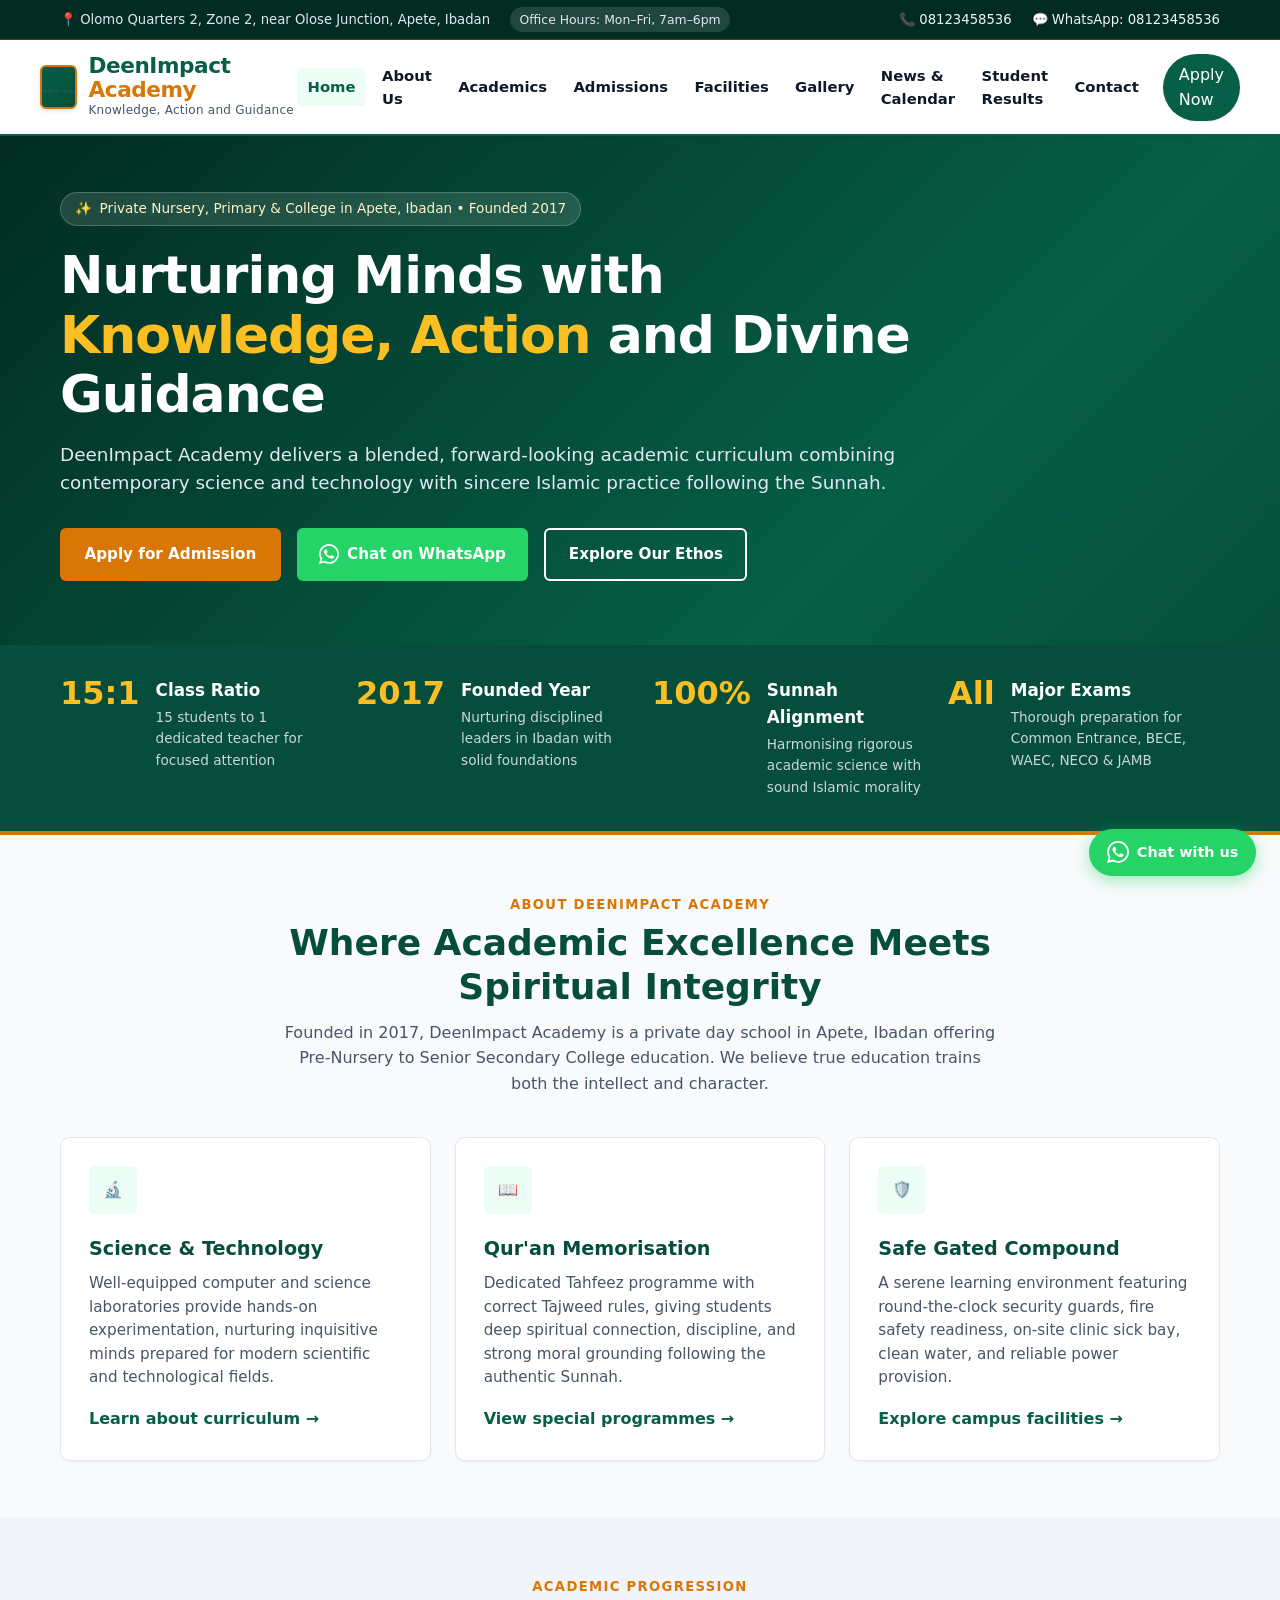
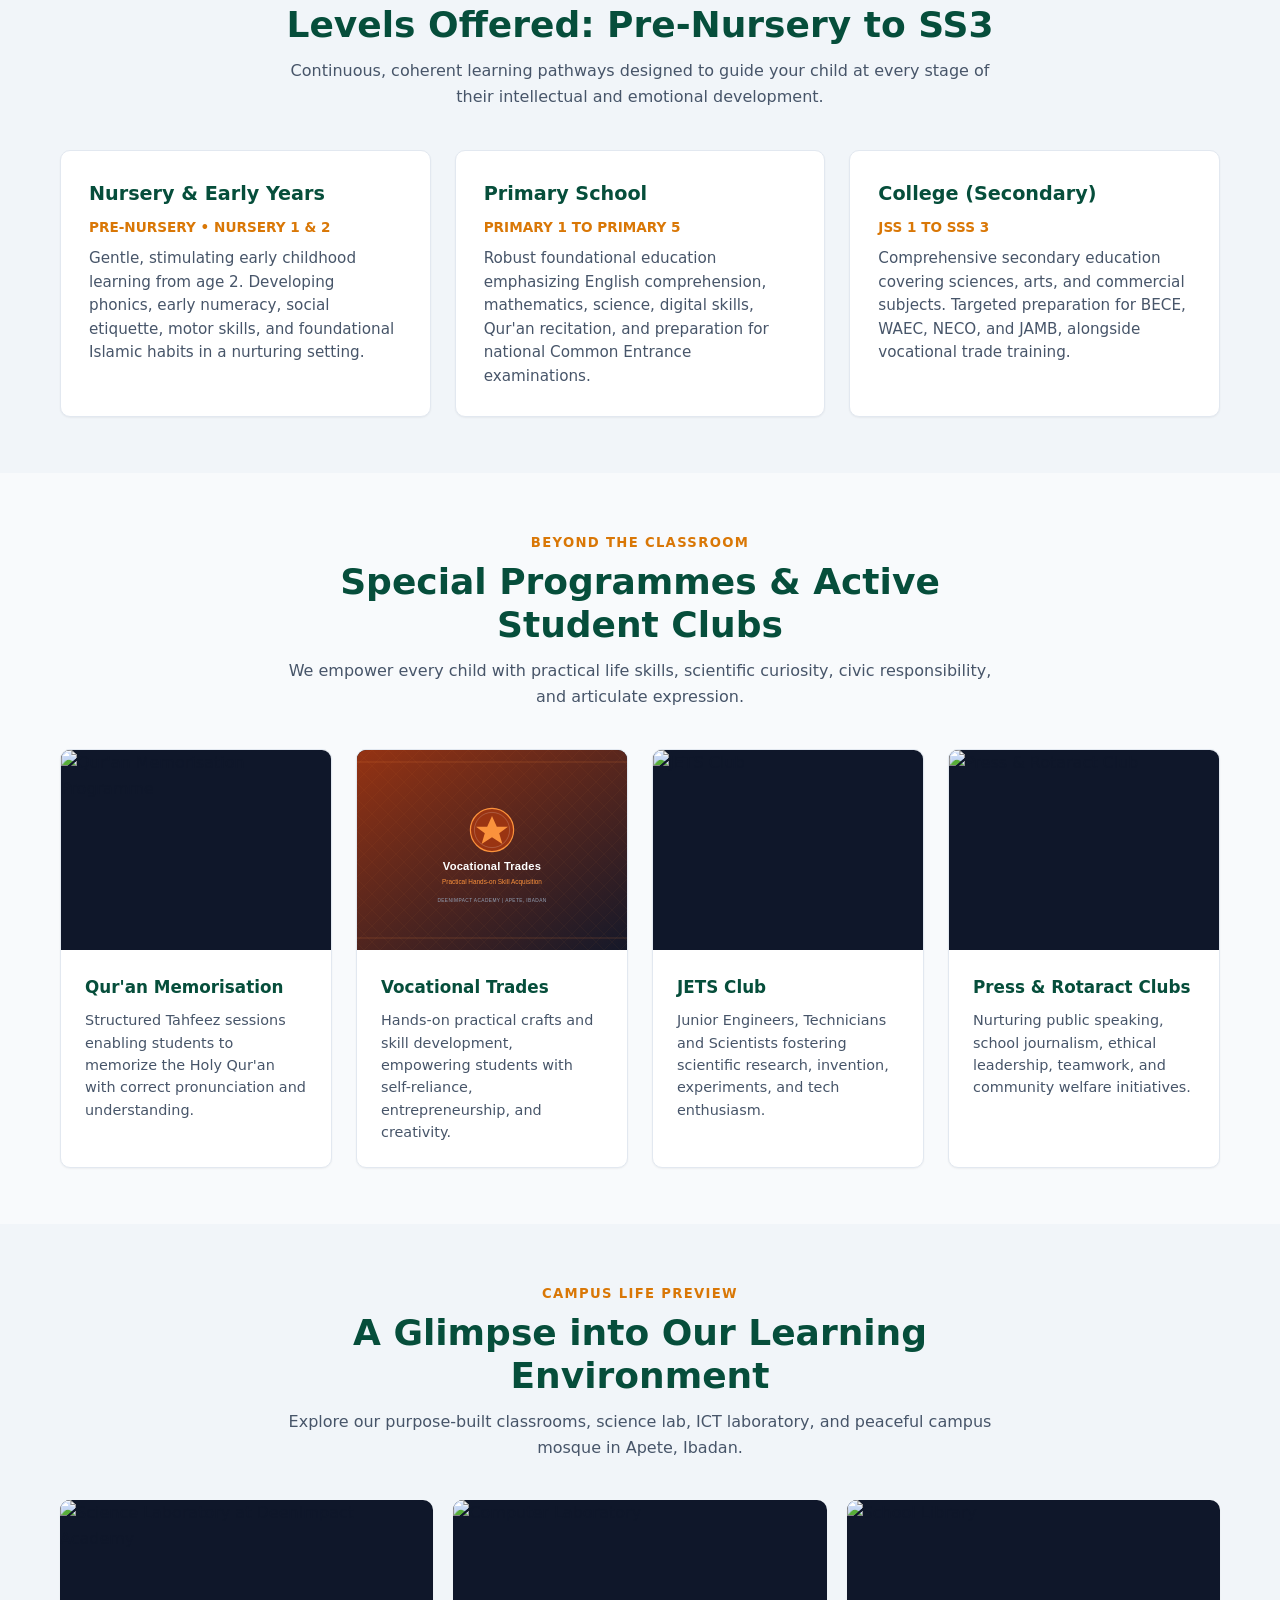
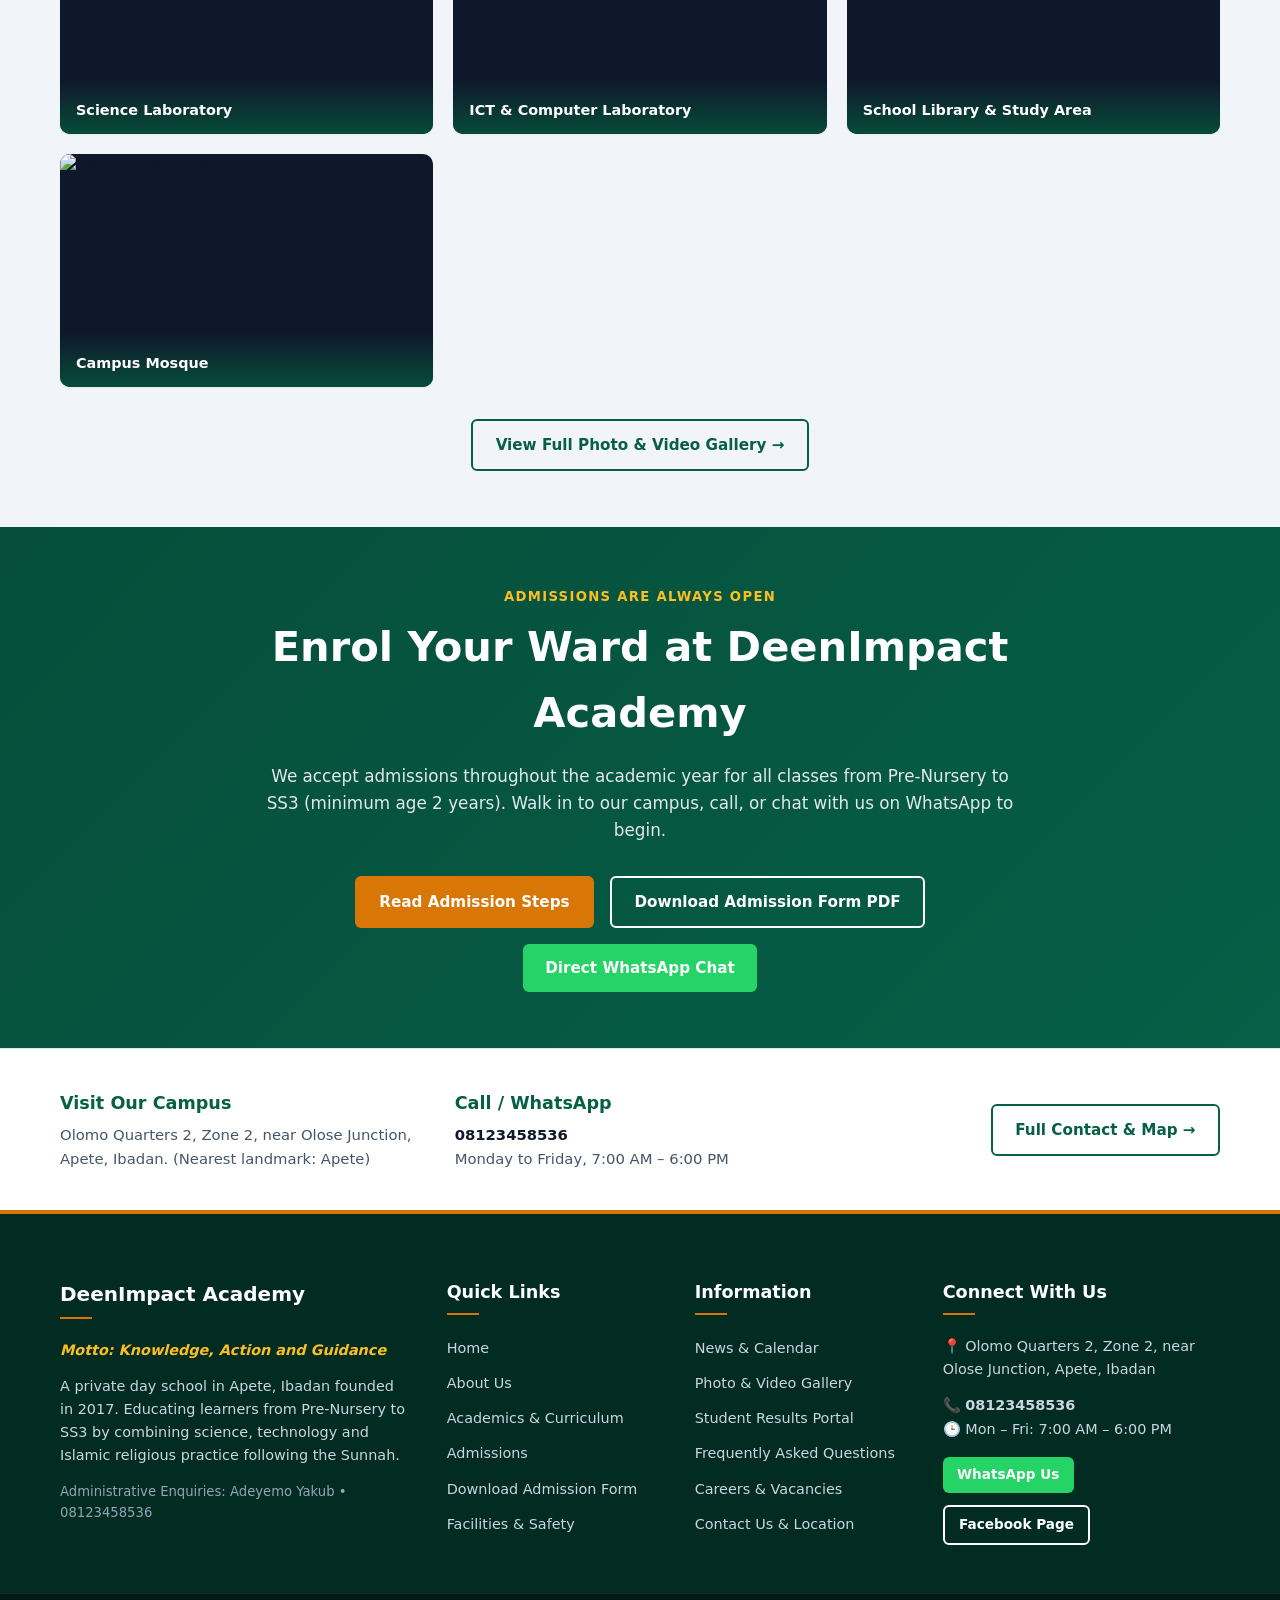
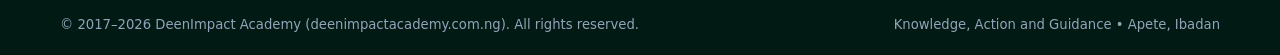
==== commit f1a56920: "Remove internal staff instructions and placeholder videos for live production" ====
--- a/index.html
+++ b/index.html
@@ -419,7 +419,7 @@
               A private day school in Apete, Ibadan founded in 2017. Educating learners from Pre-Nursery to SS3 by combining science, technology and Islamic religious practice following the Sunnah.
             </p>
             <p style="font-size: 0.825rem; color: #94a3b8;">
-              Website Contact: Adeyemo Yakub &bull; 08123458536
+              Administrative Enquiries: Adeyemo Yakub &bull; 08123458536
             </p>
           </div>
 
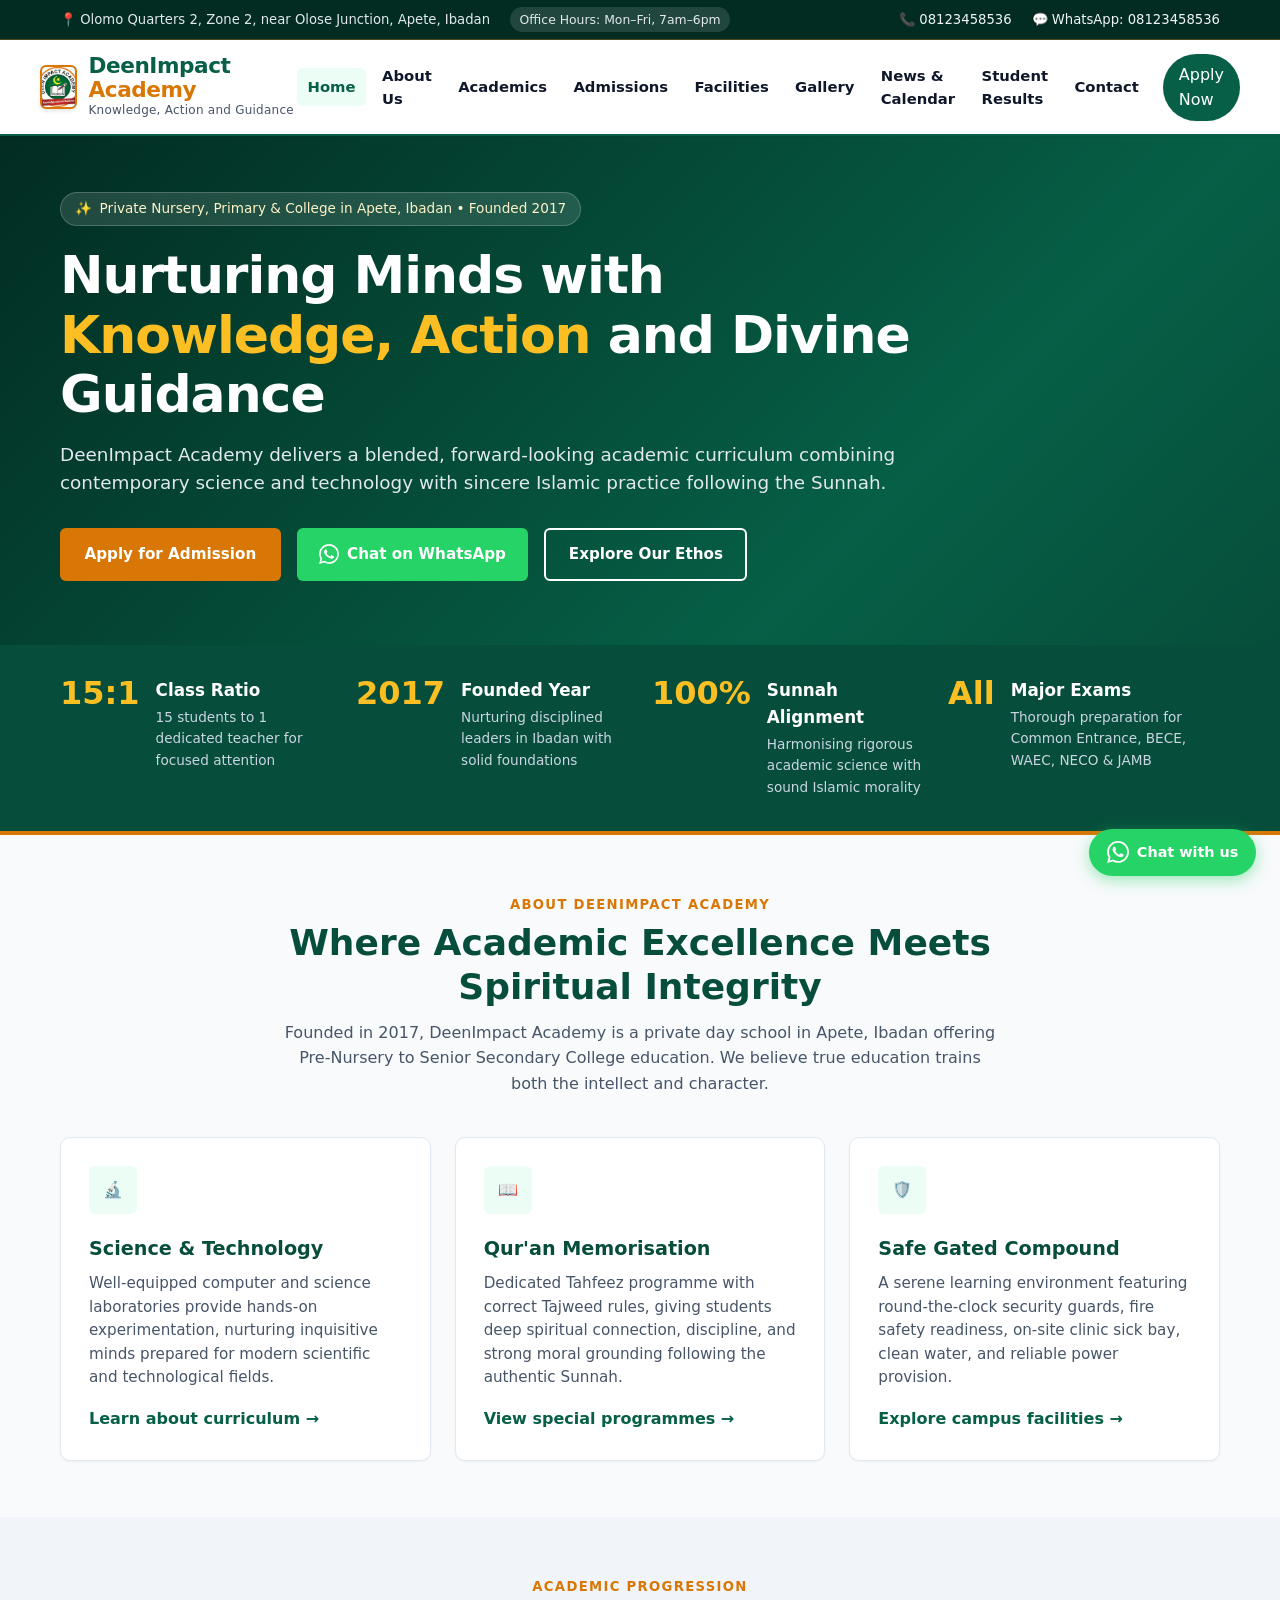
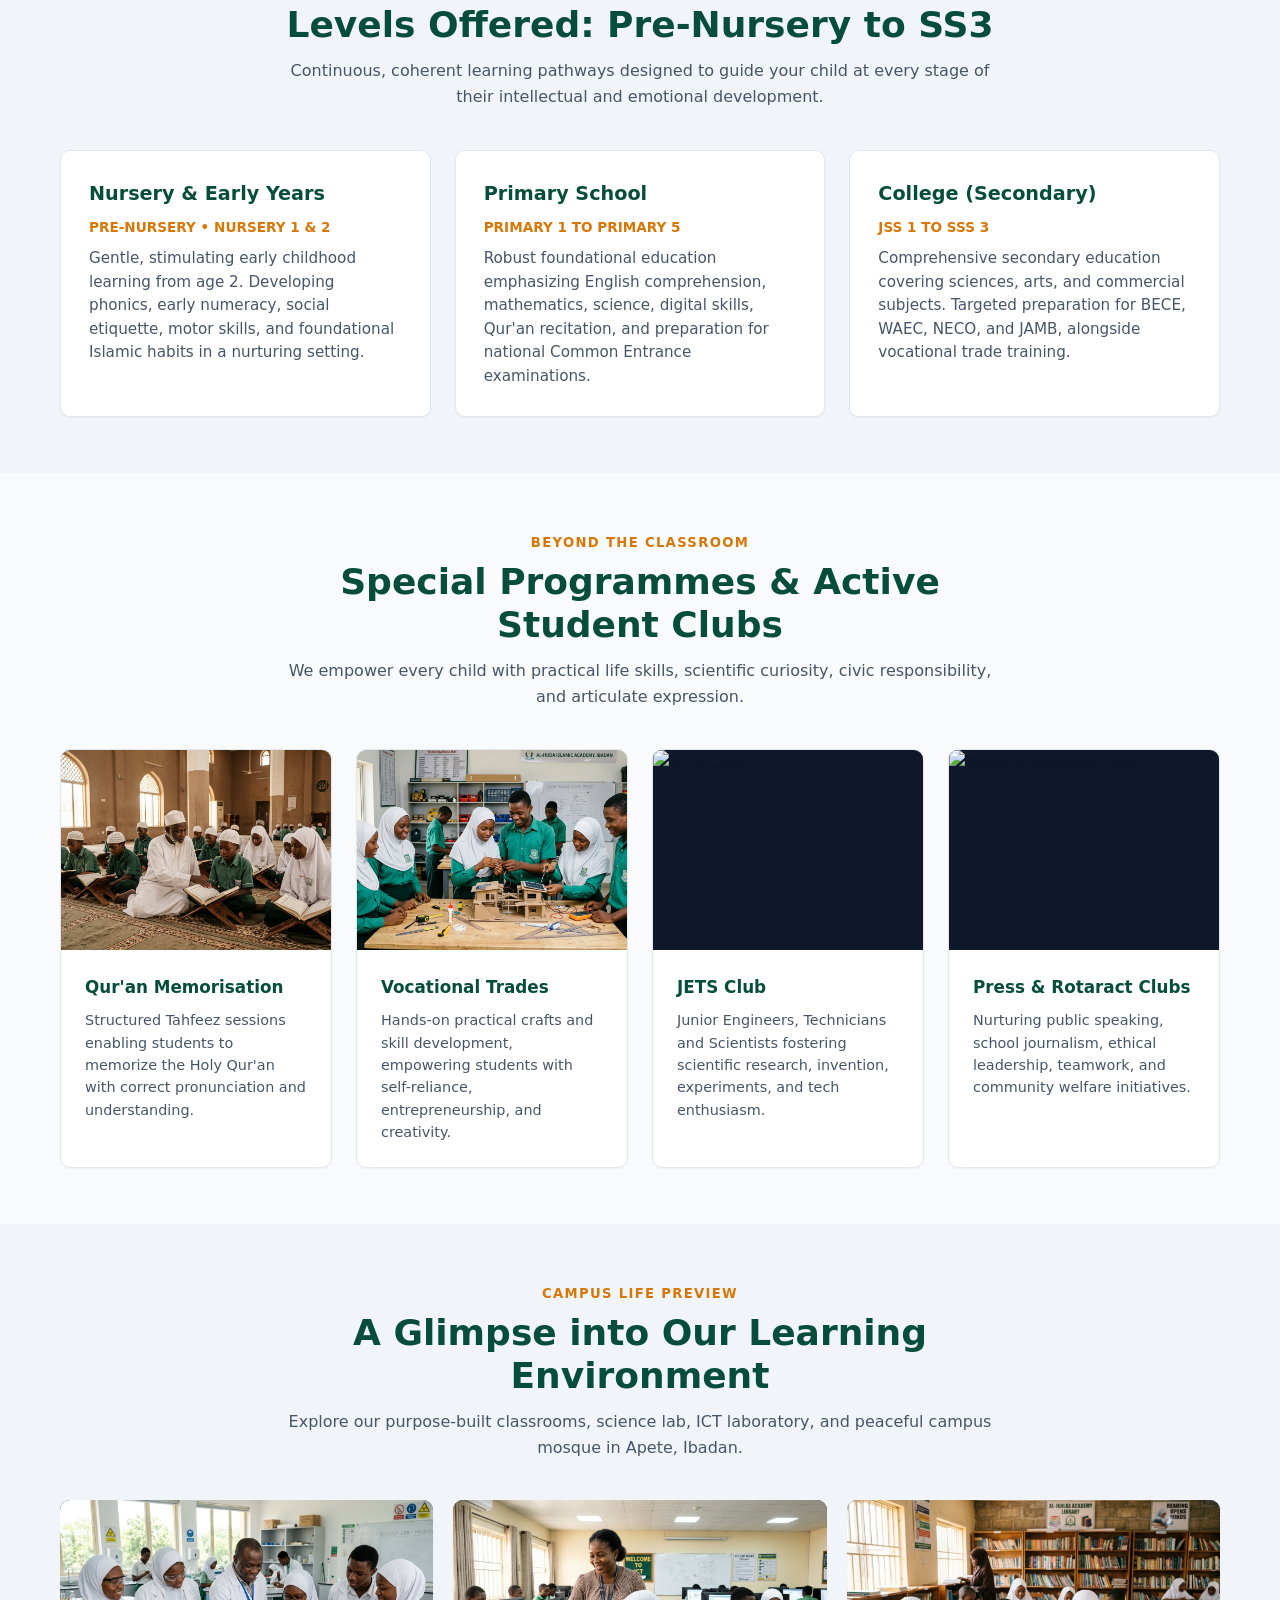
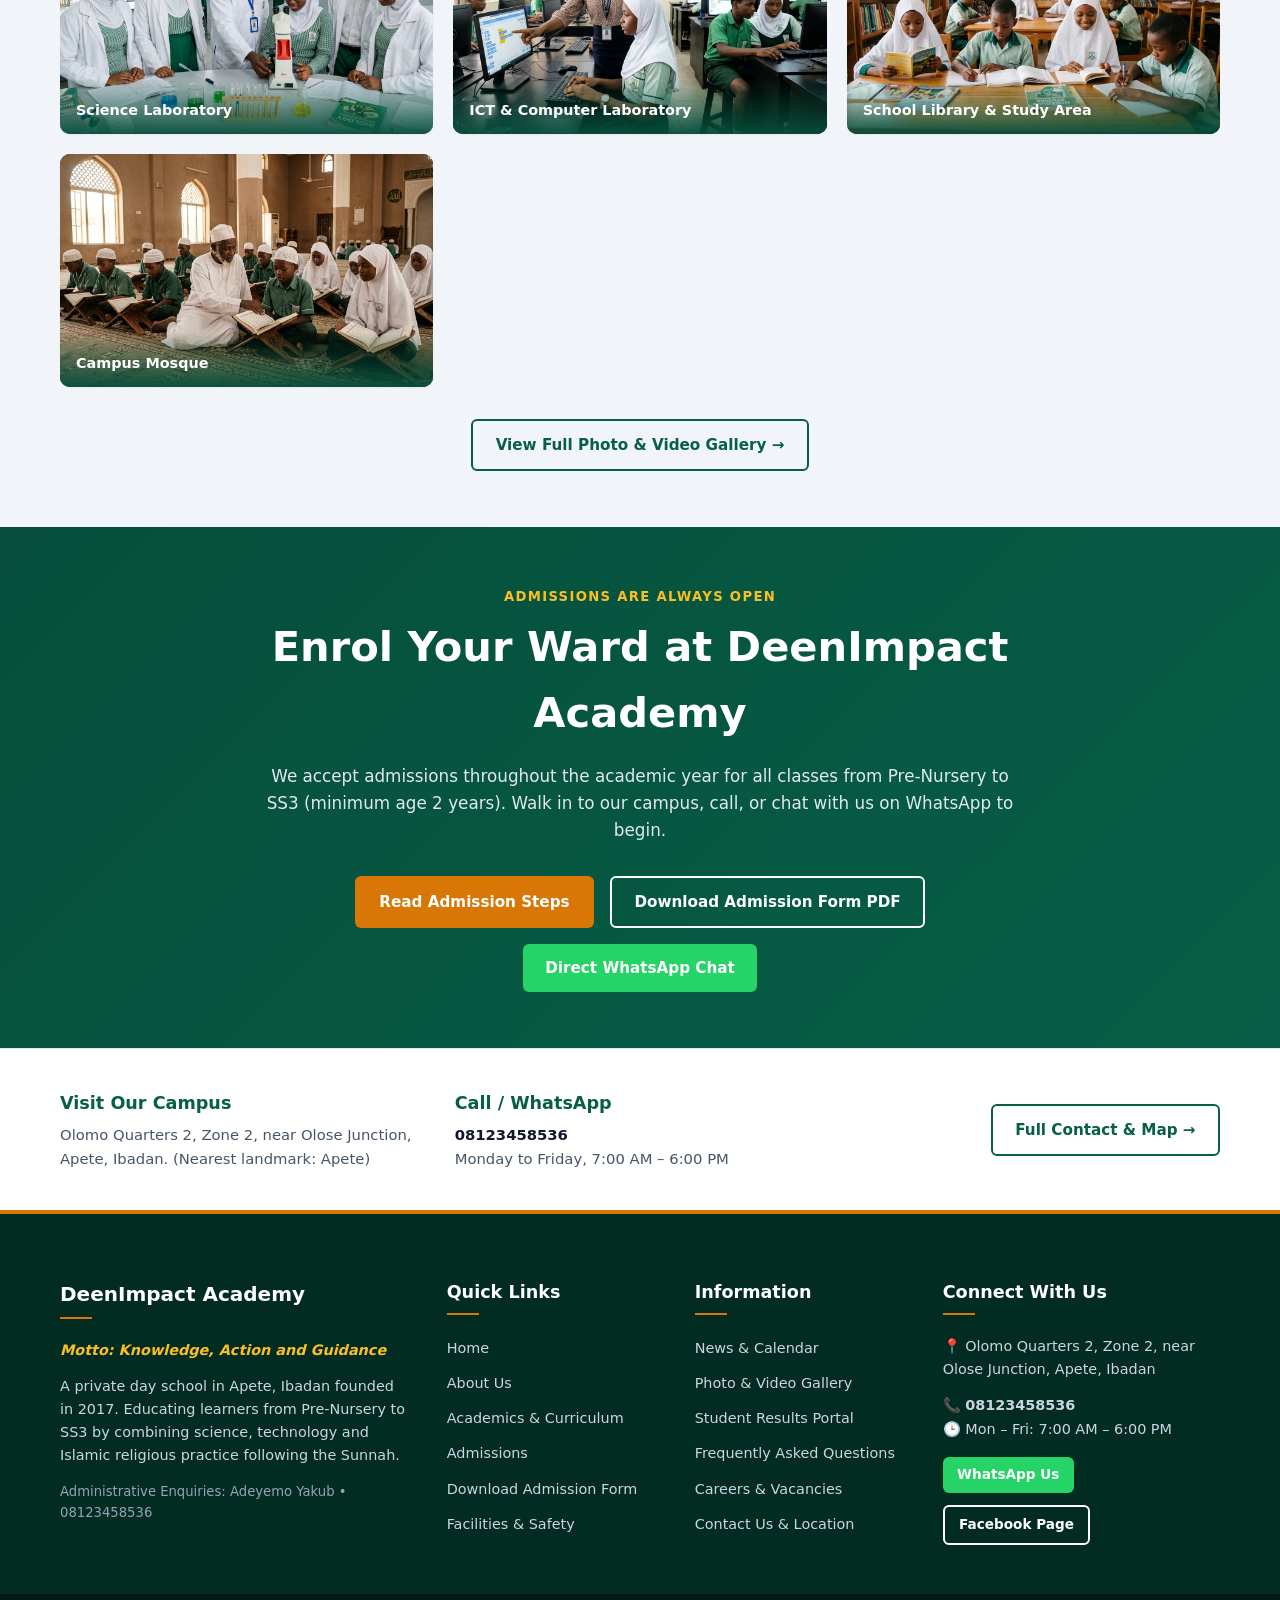
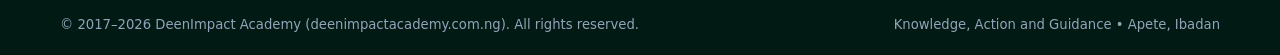
==== commit 4f964b22: "Integrate official school crest, nursery photo, STREAM banner, and realistic editorial campus photog" ====
--- a/index.html
+++ b/index.html
@@ -12,7 +12,7 @@
   <meta property="og:title" content="DeenImpact Academy | Knowledge, Action and Guidance">
   <meta property="og:description" content="Private Nursery, Primary and College in Apete, Ibadan combining science, technology and Islamic practice following the Sunnah.">
   <meta property="og:url" content="https://deenimpactacademy.com.ng/">
-  <meta property="og:image" content="https://deenimpactacademy.com.ng/images/science-lab.svg">
+  <meta property="og:image" content="https://deenimpactacademy.com.ng/images/science-lab.jpg">
 
   <link rel="stylesheet" href="style.css">
   <link rel="icon" type="image/svg+xml" href="images/logo.svg">
@@ -278,7 +278,7 @@
         <div class="grid grid-4">
           <div class="img-card">
             <div class="img-card-media">
-              <img src="images/quran-study.svg" alt="Qur'an Memorisation Programme" loading="lazy">
+              <img src="images/quran-study.jpg" alt="Qur'an Memorisation Programme" loading="lazy">
             </div>
             <div class="img-card-body">
               <h3 class="card-title" style="font-size: 1.05rem;">Qur'an Memorisation</h3>
@@ -290,7 +290,7 @@
 
           <div class="img-card">
             <div class="img-card-media">
-              <img src="images/vocational-trades.svg" alt="Vocational Trades Programme" loading="lazy">
+              <img src="images/vocational-trades.jpg" alt="Vocational Trades Programme" loading="lazy">
             </div>
             <div class="img-card-body">
               <h3 class="card-title" style="font-size: 1.05rem;">Vocational Trades</h3>
@@ -340,19 +340,19 @@
 
         <div class="gallery-grid">
           <div class="gallery-item">
-            <img src="images/science-lab.svg" alt="Science Laboratory at DeenImpact Academy" loading="lazy">
+            <img src="images/science-lab.jpg" alt="Science Laboratory at DeenImpact Academy" loading="lazy">
             <div class="gallery-caption">Science Laboratory</div>
           </div>
           <div class="gallery-item">
-            <img src="images/computer-lab.svg" alt="Computer Laboratory" loading="lazy">
+            <img src="images/computer-lab.jpg" alt="Computer Laboratory" loading="lazy">
             <div class="gallery-caption">ICT &amp; Computer Laboratory</div>
           </div>
           <div class="gallery-item">
-            <img src="images/library.svg" alt="School Library" loading="lazy">
+            <img src="images/library.jpg" alt="School Library" loading="lazy">
             <div class="gallery-caption">School Library &amp; Study Area</div>
           </div>
           <div class="gallery-item">
-            <img src="images/mosque.svg" alt="Campus Mosque" loading="lazy">
+            <img src="images/quran-study.jpg" alt="Campus Mosque" loading="lazy">
             <div class="gallery-caption">Campus Mosque</div>
           </div>
         </div>
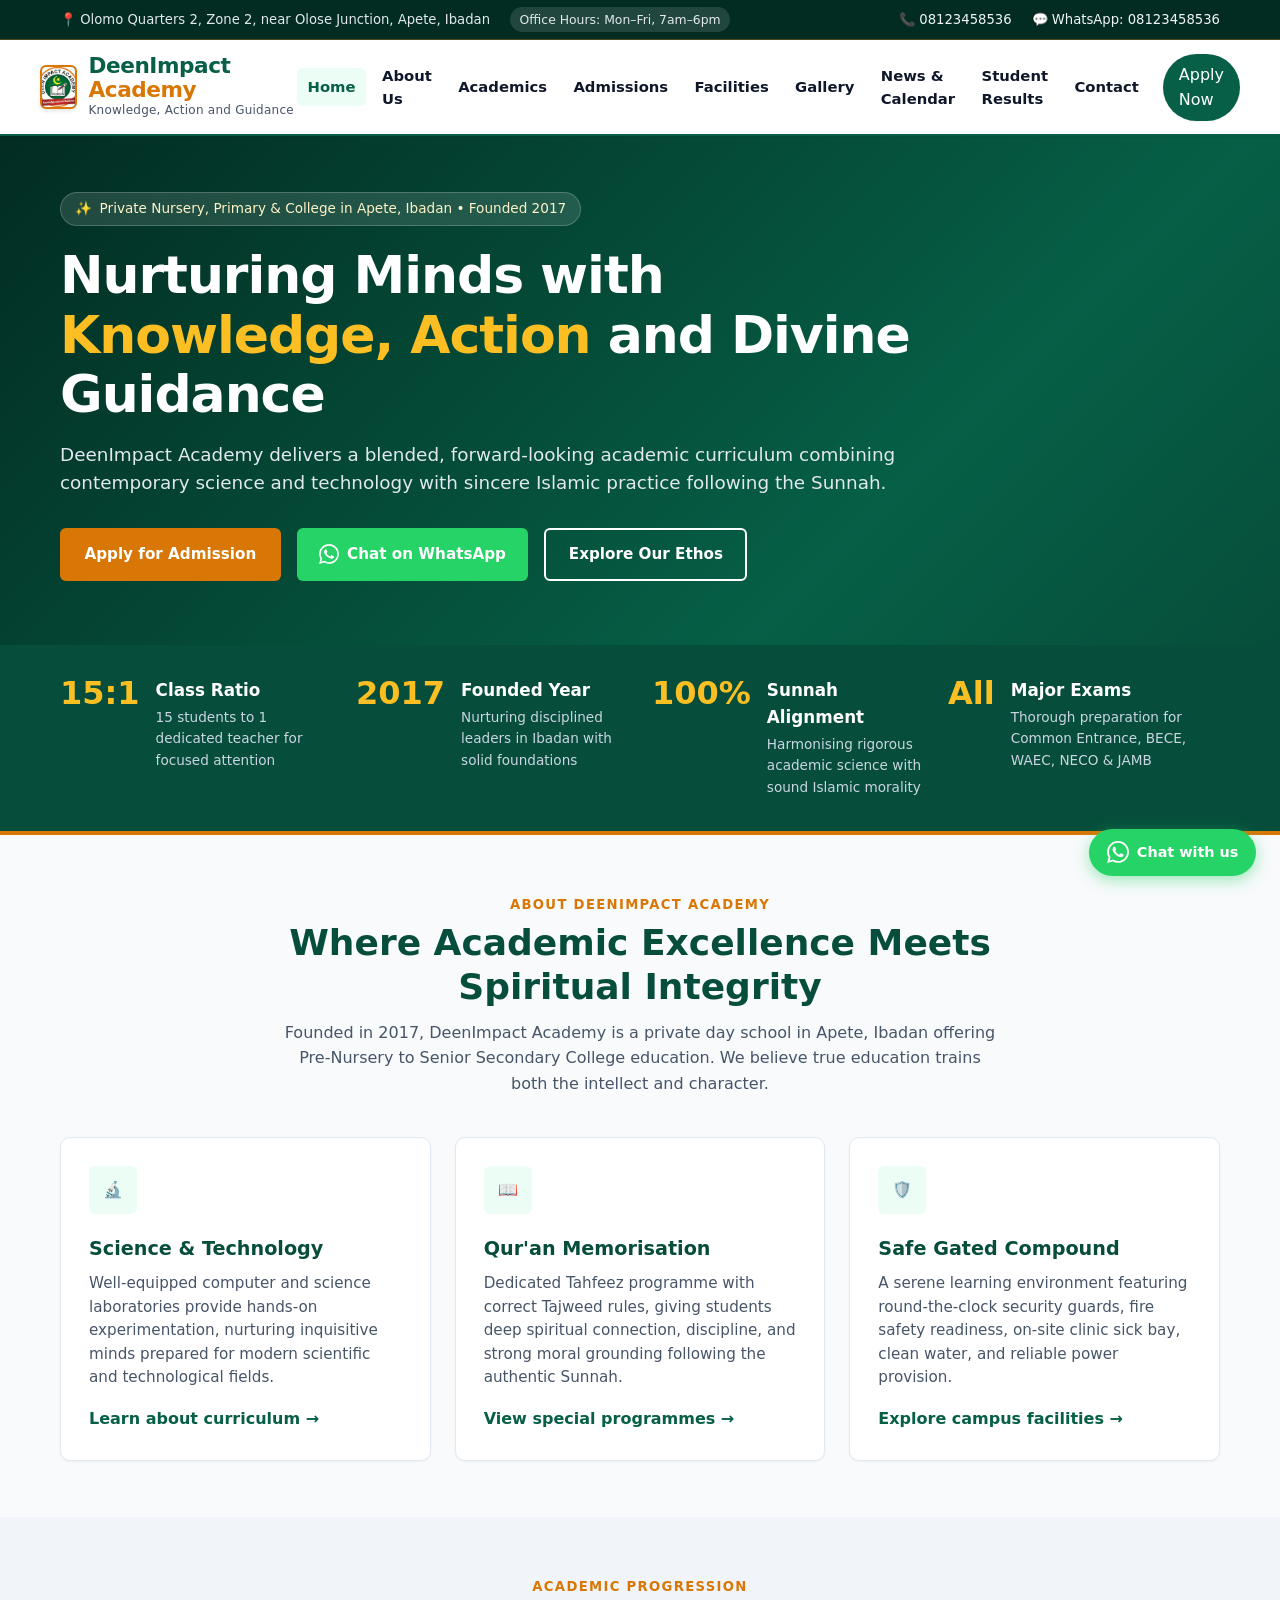
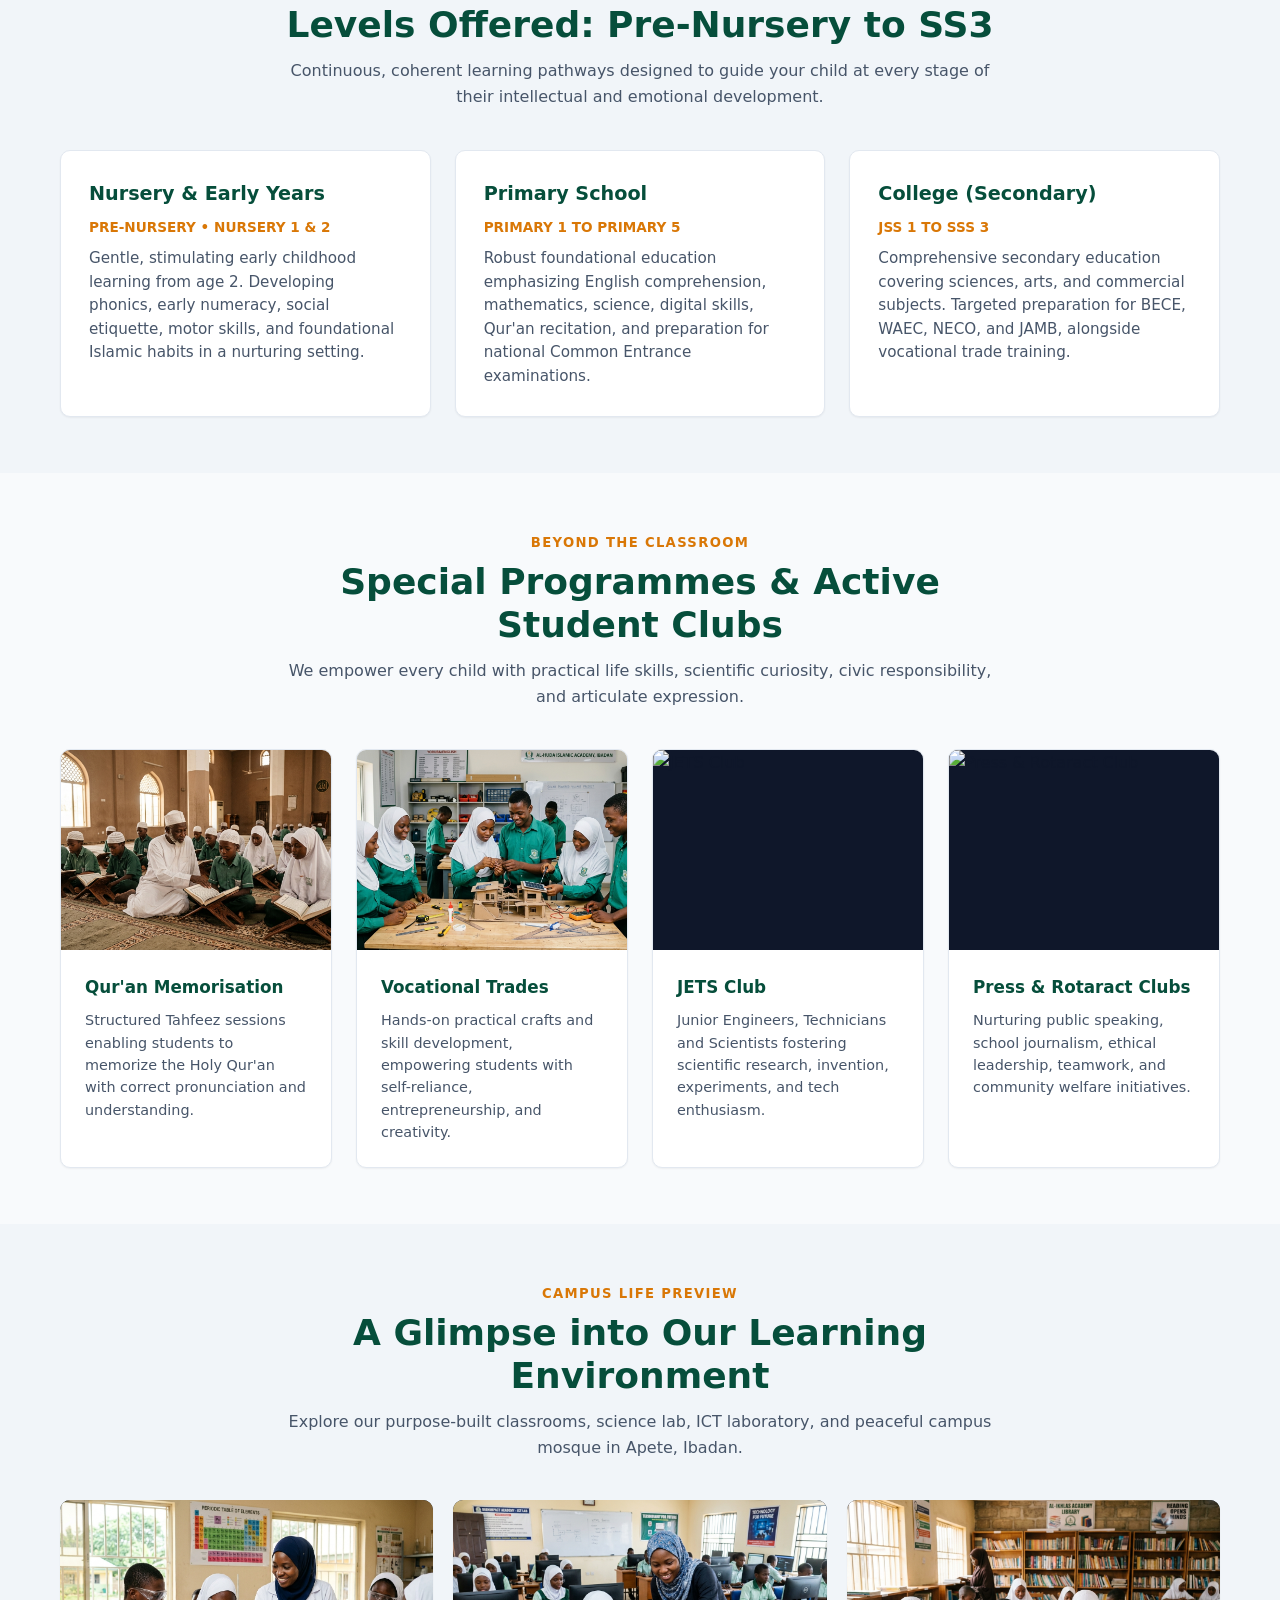
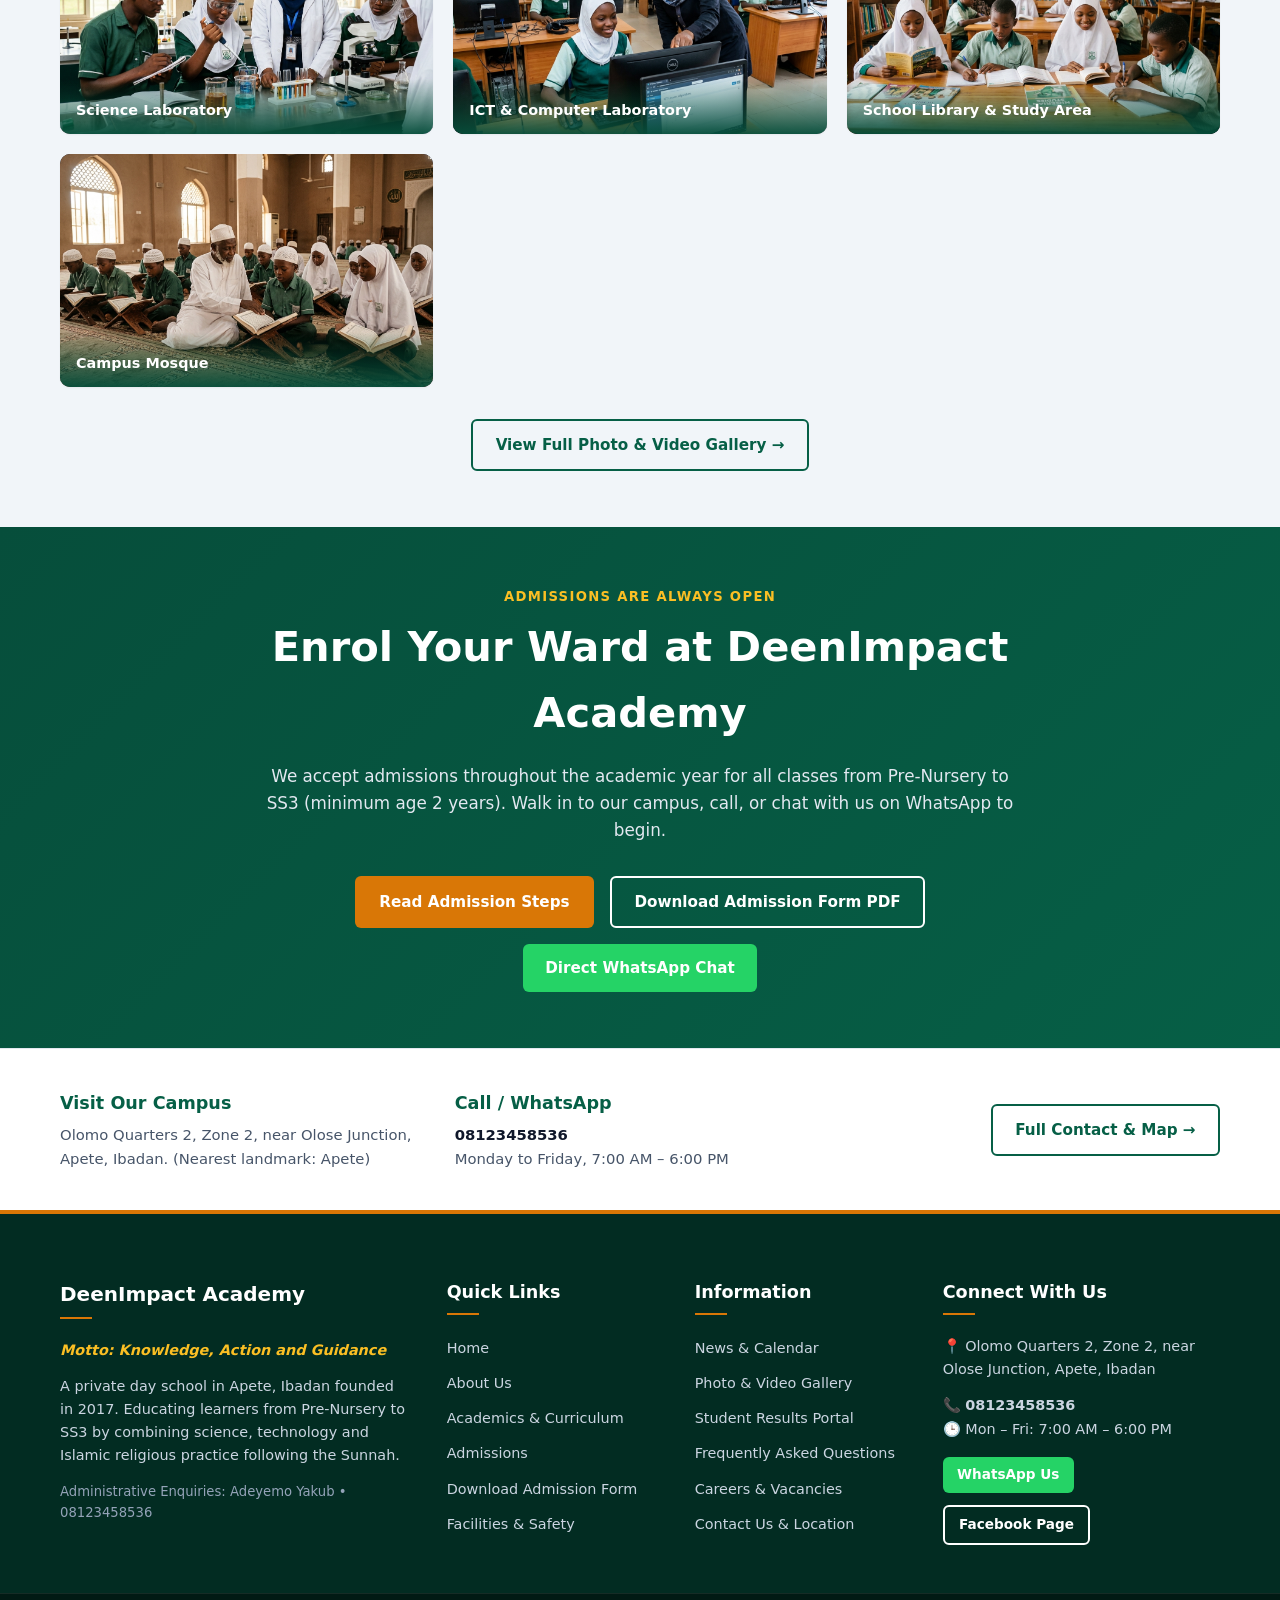
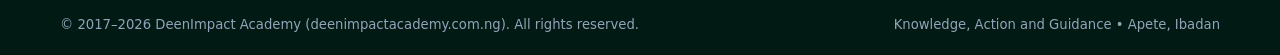
==== commit bb4b9a40: "Fix mobile hamburger drawer: pin WhatsApp and Apply buttons at bottom with dynamic viewport height a" ====
--- a/index.html
+++ b/index.html
@@ -117,8 +117,11 @@
       <a href="results.html" class="mobile-nav-item">Student Results Portal</a>
     </nav>
     <div class="mobile-drawer-footer">
-      <a href="admissions.html" class="btn btn-primary btn-block" style="margin-bottom: 0.75rem;">Apply for Admission</a>
-      <a href="https://wa.me/2348123458536" target="_blank" rel="noopener noreferrer" class="btn btn-whatsapp btn-block">Chat on WhatsApp</a>
+      <a href="admissions.html" class="btn btn-primary btn-block">Apply for Admission</a>
+      <a href="https://wa.me/2348123458536" target="_blank" rel="noopener noreferrer" class="btn btn-whatsapp btn-block">
+        <svg width="18" height="18" viewBox="0 0 24 24" fill="currentColor" style="margin-right: 6px;"><path d="M.057 24l1.687-6.163c-1.041-1.804-1.588-3.849-1.587-5.946.003-6.556 5.338-11.891 11.893-11.891 3.181.001 6.167 1.24 8.413 3.488 2.245 2.248 3.481 5.236 3.48 8.414-.003 6.557-5.338 11.892-11.893 11.892-1.99-.001-3.951-.5-5.688-1.448l-6.305 1.654zm6.597-3.807c1.676.995 3.276 1.591 5.392 1.592 5.448 0 9.886-4.434 9.889-9.885.002-5.462-4.415-9.89-9.881-9.892-5.452 0-9.887 4.434-9.889 9.884-.001 2.225.651 3.891 1.746 5.634l-.999 3.648 3.742-.981zm11.387-5.464c-.074-.124-.272-.198-.57-.347-.297-.149-1.758-.868-2.031-.967-.272-.099-.47-.149-.669.149-.198.297-.768.967-.941 1.165-.173.198-.347.223-.644.074-.297-.149-1.255-.462-2.39-1.475-.883-.788-1.48-1.761-1.653-2.059-.173-.297-.018-.458.13-.606.134-.133.297-.347.446-.521.151-.172.2-.296.3-.495.099-.198.05-.372-.025-.521-.075-.148-.669-1.611-.916-2.206-.242-.579-.487-.501-.669-.51l-.57-.01c-.198 0-.52.074-.792.372s-1.04 1.016-1.04 2.479 1.065 2.876 1.213 3.074c.149.198 2.095 3.2 5.076 4.487.709.306 1.263.489 1.694.626.712.226 1.36.194 1.872.118.571-.085 1.758-.719 2.006-1.413.248-.695.248-1.29.173-1.414z"/></svg>
+        Chat on WhatsApp
+      </a>
     </div>
   </aside>
 
--- a/style.css
+++ b/style.css
@@ -279,17 +279,20 @@
 .mobile-drawer {
   position: fixed;
   top: 0;
+  bottom: 0;
   right: -100%;
-  width: 85%;
+  width: 86%;
   max-width: 340px;
-  height: 100vh;
+  height: 100%;
+  height: 100dvh;
+  max-height: 100dvh;
   background: #ffffff;
   z-index: 2000;
-  box-shadow: -4px 0 20px rgba(0, 0, 0, 0.15);
+  box-shadow: -4px 0 24px rgba(0, 0, 0, 0.2);
   display: flex;
   flex-direction: column;
-  transition: right 0.3s ease;
-  overflow-y: auto;
+  transition: right 0.3s cubic-bezier(0.16, 1, 0.3, 1);
+  overflow: hidden;
 }
 
 .mobile-drawer.open {
@@ -297,12 +300,13 @@
 }
 
 .mobile-drawer-header {
-  padding: 1.25rem;
+  padding: 1.1rem 1.25rem;
   display: flex;
   justify-content: space-between;
   align-items: center;
   border-bottom: 1px solid var(--color-border);
   background: var(--color-primary-light);
+  flex-shrink: 0;
 }
 
 .mobile-close-btn {
@@ -312,18 +316,22 @@
   color: var(--color-text-main);
   cursor: pointer;
   padding: 0.25rem 0.5rem;
+  line-height: 1;
 }
 
 .mobile-drawer-links {
-  padding: 1rem 0;
+  padding: 0.5rem 0;
   display: flex;
   flex-direction: column;
+  flex: 1 1 auto;
+  overflow-y: auto;
+  -webkit-overflow-scrolling: touch;
 }
 
 .mobile-nav-item {
-  padding: 0.75rem 1.5rem;
+  padding: 0.75rem 1.25rem;
   font-weight: 600;
-  font-size: 1rem;
+  font-size: 0.95rem;
   color: var(--color-text-main);
   border-bottom: 1px solid #f1f5f9;
   display: flex;
@@ -337,10 +345,54 @@
 }
 
 .mobile-drawer-footer {
-  margin-top: auto;
-  padding: 1.5rem;
-  background: #f8fafc;
+  flex-shrink: 0;
+  padding: 0.85rem 1.25rem;
+  padding-bottom: max(1.25rem, calc(env(safe-area-inset-bottom, 16px) + 0.85rem));
+  background: #ffffff;
   border-top: 1px solid var(--color-border);
+  box-shadow: 0 -4px 16px rgba(0, 0, 0, 0.08);
+  display: flex;
+  flex-direction: column;
+  gap: 0.5rem;
+}
+
+.mobile-drawer-footer .btn {
+  width: 100%;
+  display: flex;
+  align-items: center;
+  justify-content: center;
+  padding: 0.75rem 1rem;
+  font-size: 0.9rem;
+  font-weight: 700;
+  border-radius: var(--radius-sm);
+  text-decoration: none;
+  margin-bottom: 0 !important;
+  box-shadow: 0 2px 6px rgba(0, 0, 0, 0.08);
+}
+
+.mobile-drawer-footer .btn-whatsapp {
+  background-color: #25d366;
+  color: #ffffff !important;
+}
+
+.mobile-drawer-footer .btn-whatsapp:hover {
+  background-color: #1eb756;
+}
+
+/* Fallback for ultra-compact or landscape mobile screens */
+@media (max-height: 540px) {
+  .mobile-drawer {
+    overflow-y: auto;
+  }
+  .mobile-drawer-links {
+    flex: none;
+    overflow-y: visible;
+  }
+  .mobile-drawer-footer {
+    position: static;
+    box-shadow: none;
+    padding-bottom: 3rem;
+  }
 }
 
 .drawer-overlay {
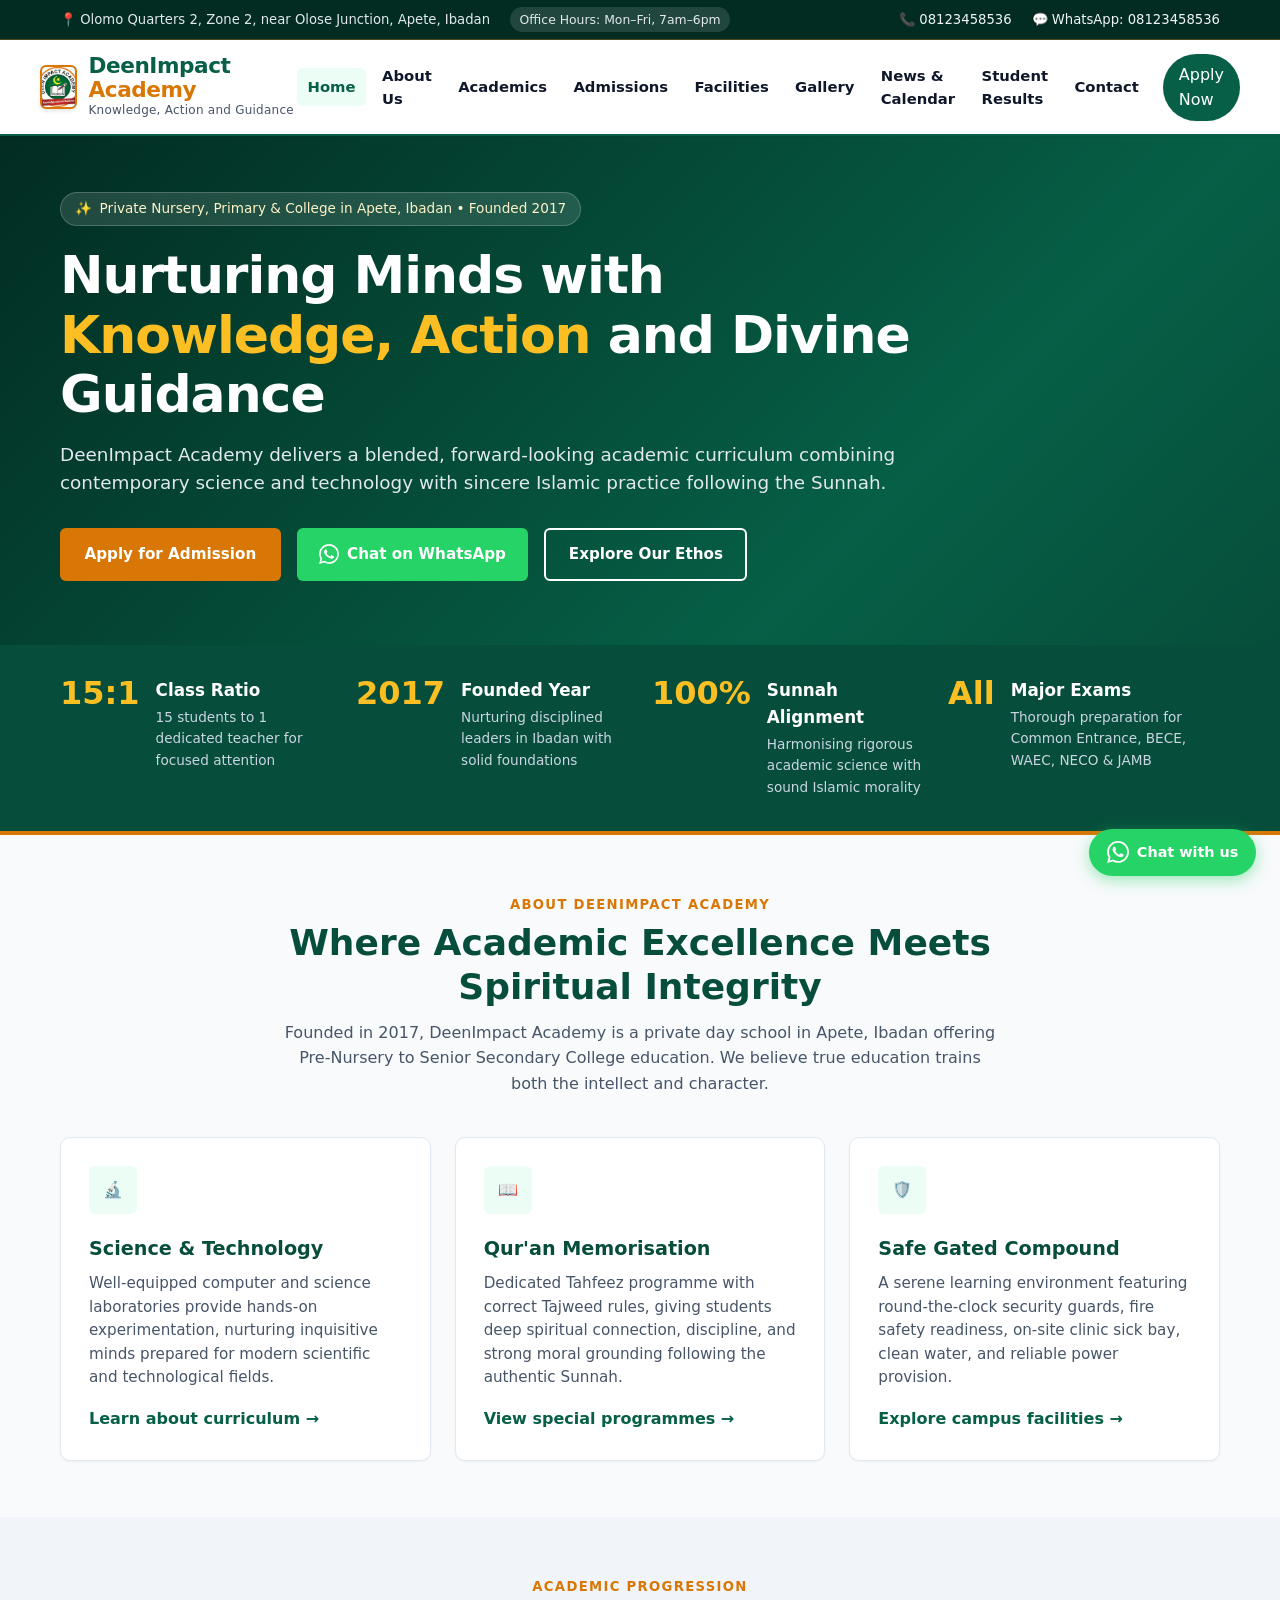
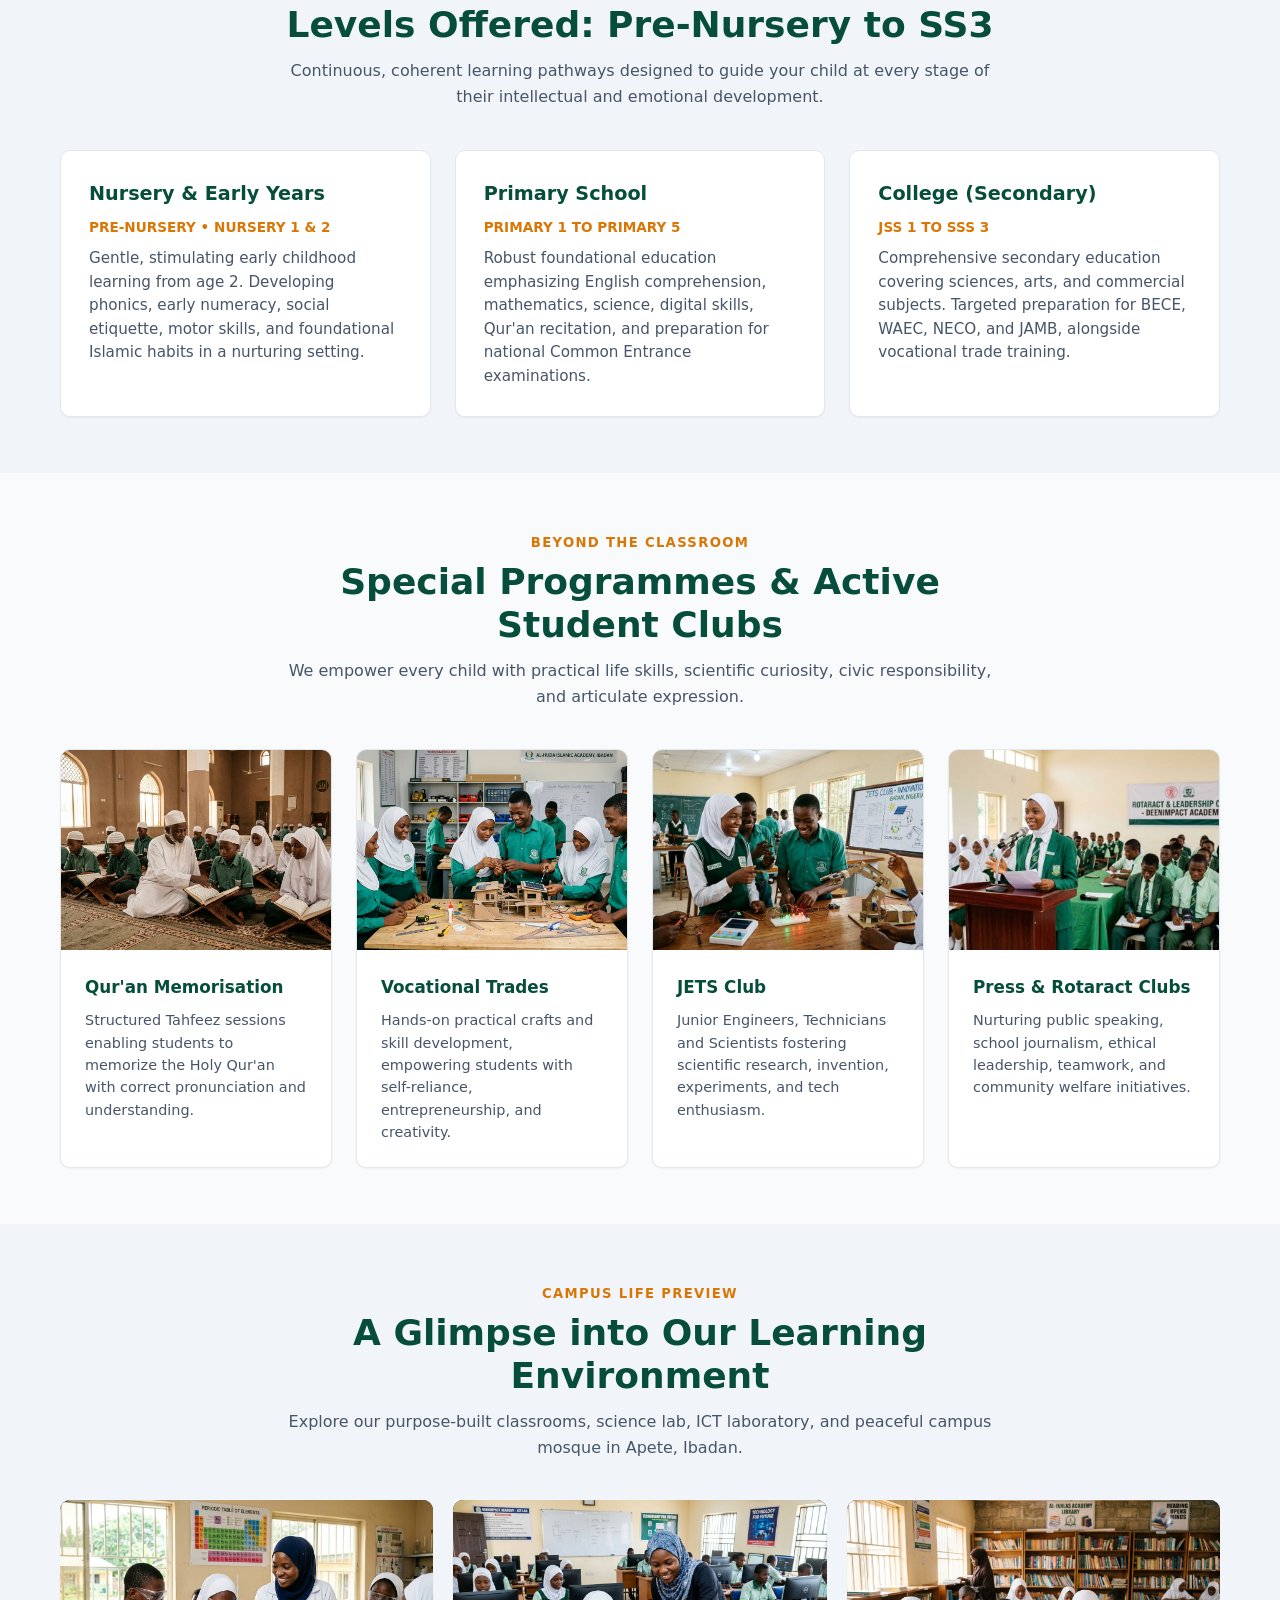
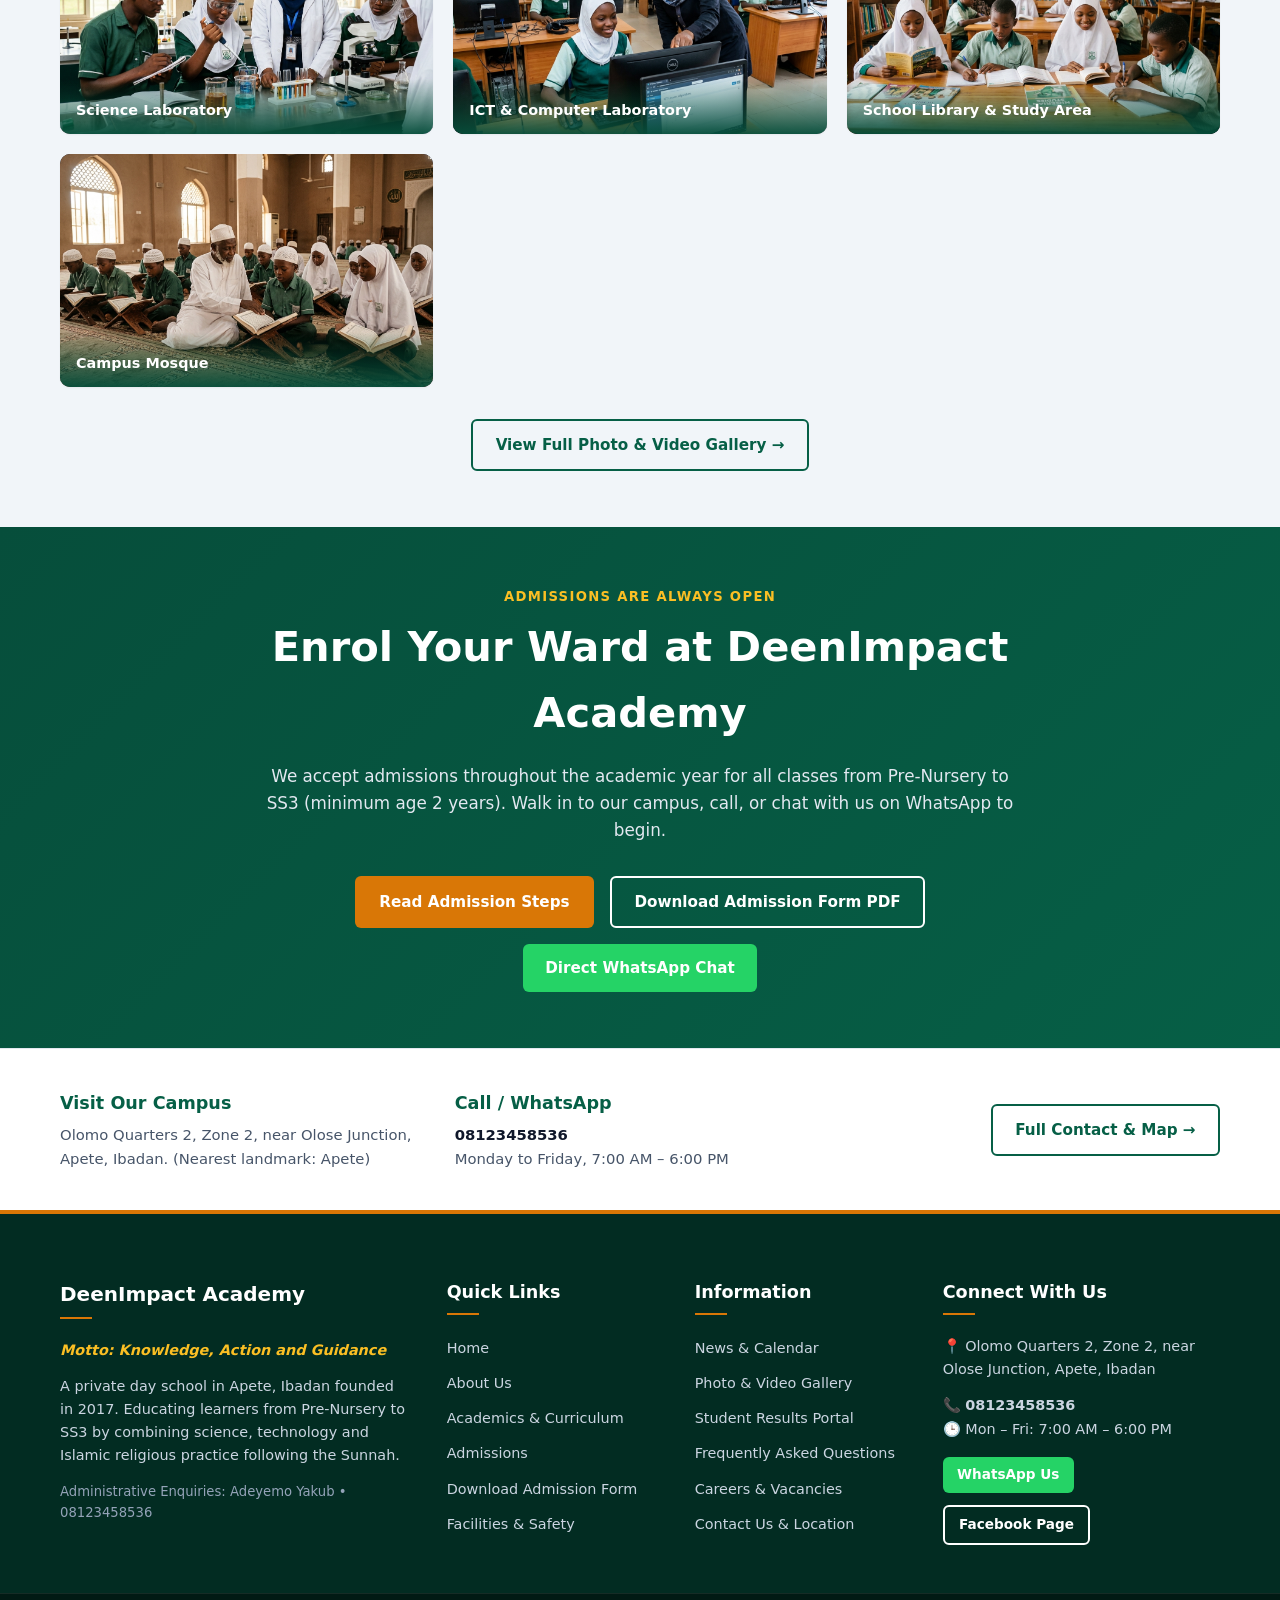
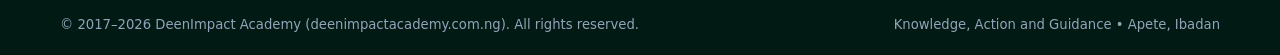
==== commit 16216119: "Add high-resolution JETS and Rotary/Rotaract Club images and badges across gallery and home" ====
--- a/index.html
+++ b/index.html
@@ -14,7 +14,7 @@
   <meta property="og:url" content="https://deenimpactacademy.com.ng/">
   <meta property="og:image" content="https://deenimpactacademy.com.ng/images/science-lab.jpg">
 
-  <link rel="stylesheet" href="style.css">
+  <link rel="stylesheet" href="style.css?v=2">
   <link rel="icon" type="image/svg+xml" href="images/logo.svg">
 
   <!-- Schema.org EducationalOrganization -->
@@ -117,11 +117,13 @@
       <a href="results.html" class="mobile-nav-item">Student Results Portal</a>
     </nav>
     <div class="mobile-drawer-footer">
-      <a href="admissions.html" class="btn btn-primary btn-block">Apply for Admission</a>
-      <a href="https://wa.me/2348123458536" target="_blank" rel="noopener noreferrer" class="btn btn-whatsapp btn-block">
-        <svg width="18" height="18" viewBox="0 0 24 24" fill="currentColor" style="margin-right: 6px;"><path d="M.057 24l1.687-6.163c-1.041-1.804-1.588-3.849-1.587-5.946.003-6.556 5.338-11.891 11.893-11.891 3.181.001 6.167 1.24 8.413 3.488 2.245 2.248 3.481 5.236 3.48 8.414-.003 6.557-5.338 11.892-11.893 11.892-1.99-.001-3.951-.5-5.688-1.448l-6.305 1.654zm6.597-3.807c1.676.995 3.276 1.591 5.392 1.592 5.448 0 9.886-4.434 9.889-9.885.002-5.462-4.415-9.89-9.881-9.892-5.452 0-9.887 4.434-9.889 9.884-.001 2.225.651 3.891 1.746 5.634l-.999 3.648 3.742-.981zm11.387-5.464c-.074-.124-.272-.198-.57-.347-.297-.149-1.758-.868-2.031-.967-.272-.099-.47-.149-.669.149-.198.297-.768.967-.941 1.165-.173.198-.347.223-.644.074-.297-.149-1.255-.462-2.39-1.475-.883-.788-1.48-1.761-1.653-2.059-.173-.297-.018-.458.13-.606.134-.133.297-.347.446-.521.151-.172.2-.296.3-.495.099-.198.05-.372-.025-.521-.075-.148-.669-1.611-.916-2.206-.242-.579-.487-.501-.669-.51l-.57-.01c-.198 0-.52.074-.792.372s-1.04 1.016-1.04 2.479 1.065 2.876 1.213 3.074c.149.198 2.095 3.2 5.076 4.487.709.306 1.263.489 1.694.626.712.226 1.36.194 1.872.118.571-.085 1.758-.719 2.006-1.413.248-.695.248-1.29.173-1.414z"/></svg>
-        Chat on WhatsApp
-      </a>
+      <div class="drawer-btn-grid">
+        <a href="admissions.html" class="btn btn-primary">Apply Now</a>
+        <a href="https://wa.me/2348123458536" target="_blank" rel="noopener noreferrer" class="btn btn-whatsapp">
+          <svg width="16" height="16" viewBox="0 0 24 24" fill="currentColor" style="margin-right: 5px;"><path d="M.057 24l1.687-6.163c-1.041-1.804-1.588-3.849-1.587-5.946.003-6.556 5.338-11.891 11.893-11.891 3.181.001 6.167 1.24 8.413 3.488 2.245 2.248 3.481 5.236 3.48 8.414-.003 6.557-5.338 11.892-11.893 11.892-1.99-.001-3.951-.5-5.688-1.448l-6.305 1.654zm6.597-3.807c1.676.995 3.276 1.591 5.392 1.592 5.448 0 9.886-4.434 9.889-9.885.002-5.462-4.415-9.89-9.881-9.892-5.452 0-9.887 4.434-9.889 9.884-.001 2.225.651 3.891 1.746 5.634l-.999 3.648 3.742-.981zm11.387-5.464c-.074-.124-.272-.198-.57-.347-.297-.149-1.758-.868-2.031-.967-.272-.099-.47-.149-.669.149-.198.297-.768.967-.941 1.165-.173.198-.347.223-.644.074-.297-.149-1.255-.462-2.39-1.475-.883-.788-1.48-1.761-1.653-2.059-.173-.297-.018-.458.13-.606.134-.133.297-.347.446-.521.151-.172.2-.296.3-.495.099-.198.05-.372-.025-.521-.075-.148-.669-1.611-.916-2.206-.242-.579-.487-.501-.669-.51l-.57-.01c-.198 0-.52.074-.792.372s-1.04 1.016-1.04 2.479 1.065 2.876 1.213 3.074c.149.198 2.095 3.2 5.076 4.487.709.306 1.263.489 1.694.626.712.226 1.36.194 1.872.118.571-.085 1.758-.719 2.006-1.413.248-.695.248-1.29.173-1.414z"/></svg>
+          WhatsApp
+        </a>
+      </div>
     </div>
   </aside>
 
@@ -305,7 +307,7 @@
 
           <div class="img-card">
             <div class="img-card-media">
-              <img src="images/clubs-jets.svg" alt="JETS Club" loading="lazy">
+              <img src="images/clubs-jets.jpg" alt="JETS Club" loading="lazy">
             </div>
             <div class="img-card-body">
               <h3 class="card-title" style="font-size: 1.05rem;">JETS Club</h3>
@@ -317,7 +319,7 @@
 
           <div class="img-card">
             <div class="img-card-media">
-              <img src="images/clubs-rotaract.svg" alt="Press & Rotaract Club" loading="lazy">
+              <img src="images/clubs-rotaract.jpg" alt="Press & Rotaract Club" loading="lazy">
             </div>
             <div class="img-card-body">
               <h3 class="card-title" style="font-size: 1.05rem;">Press &amp; Rotaract Clubs</h3>
--- a/style.css
+++ b/style.css
@@ -346,36 +346,41 @@
 
 .mobile-drawer-footer {
   flex-shrink: 0;
-  padding: 0.85rem 1.25rem;
-  padding-bottom: max(1.25rem, calc(env(safe-area-inset-bottom, 16px) + 0.85rem));
+  padding: 0.75rem 1rem;
+  padding-bottom: max(2.5rem, calc(env(safe-area-inset-bottom, 24px) + 1.5rem));
   background: #ffffff;
   border-top: 1px solid var(--color-border);
   box-shadow: 0 -4px 16px rgba(0, 0, 0, 0.08);
-  display: flex;
-  flex-direction: column;
-  gap: 0.5rem;
-}
-
-.mobile-drawer-footer .btn {
+}
+
+.drawer-btn-grid {
+  display: grid;
+  grid-template-columns: 1fr 1fr;
+  gap: 0.6rem;
   width: 100%;
+}
+
+.drawer-btn-grid .btn {
   display: flex;
   align-items: center;
   justify-content: center;
-  padding: 0.75rem 1rem;
-  font-size: 0.9rem;
+  padding: 0.7rem 0.5rem;
+  font-size: 0.85rem;
   font-weight: 700;
   border-radius: var(--radius-sm);
   text-decoration: none;
-  margin-bottom: 0 !important;
+  white-space: nowrap;
+  text-align: center;
   box-shadow: 0 2px 6px rgba(0, 0, 0, 0.08);
 }
 
-.mobile-drawer-footer .btn-whatsapp {
+.drawer-btn-grid .btn-whatsapp {
   background-color: #25d366;
   color: #ffffff !important;
-}
-
-.mobile-drawer-footer .btn-whatsapp:hover {
+  border: none;
+}
+
+.drawer-btn-grid .btn-whatsapp:hover {
   background-color: #1eb756;
 }
 
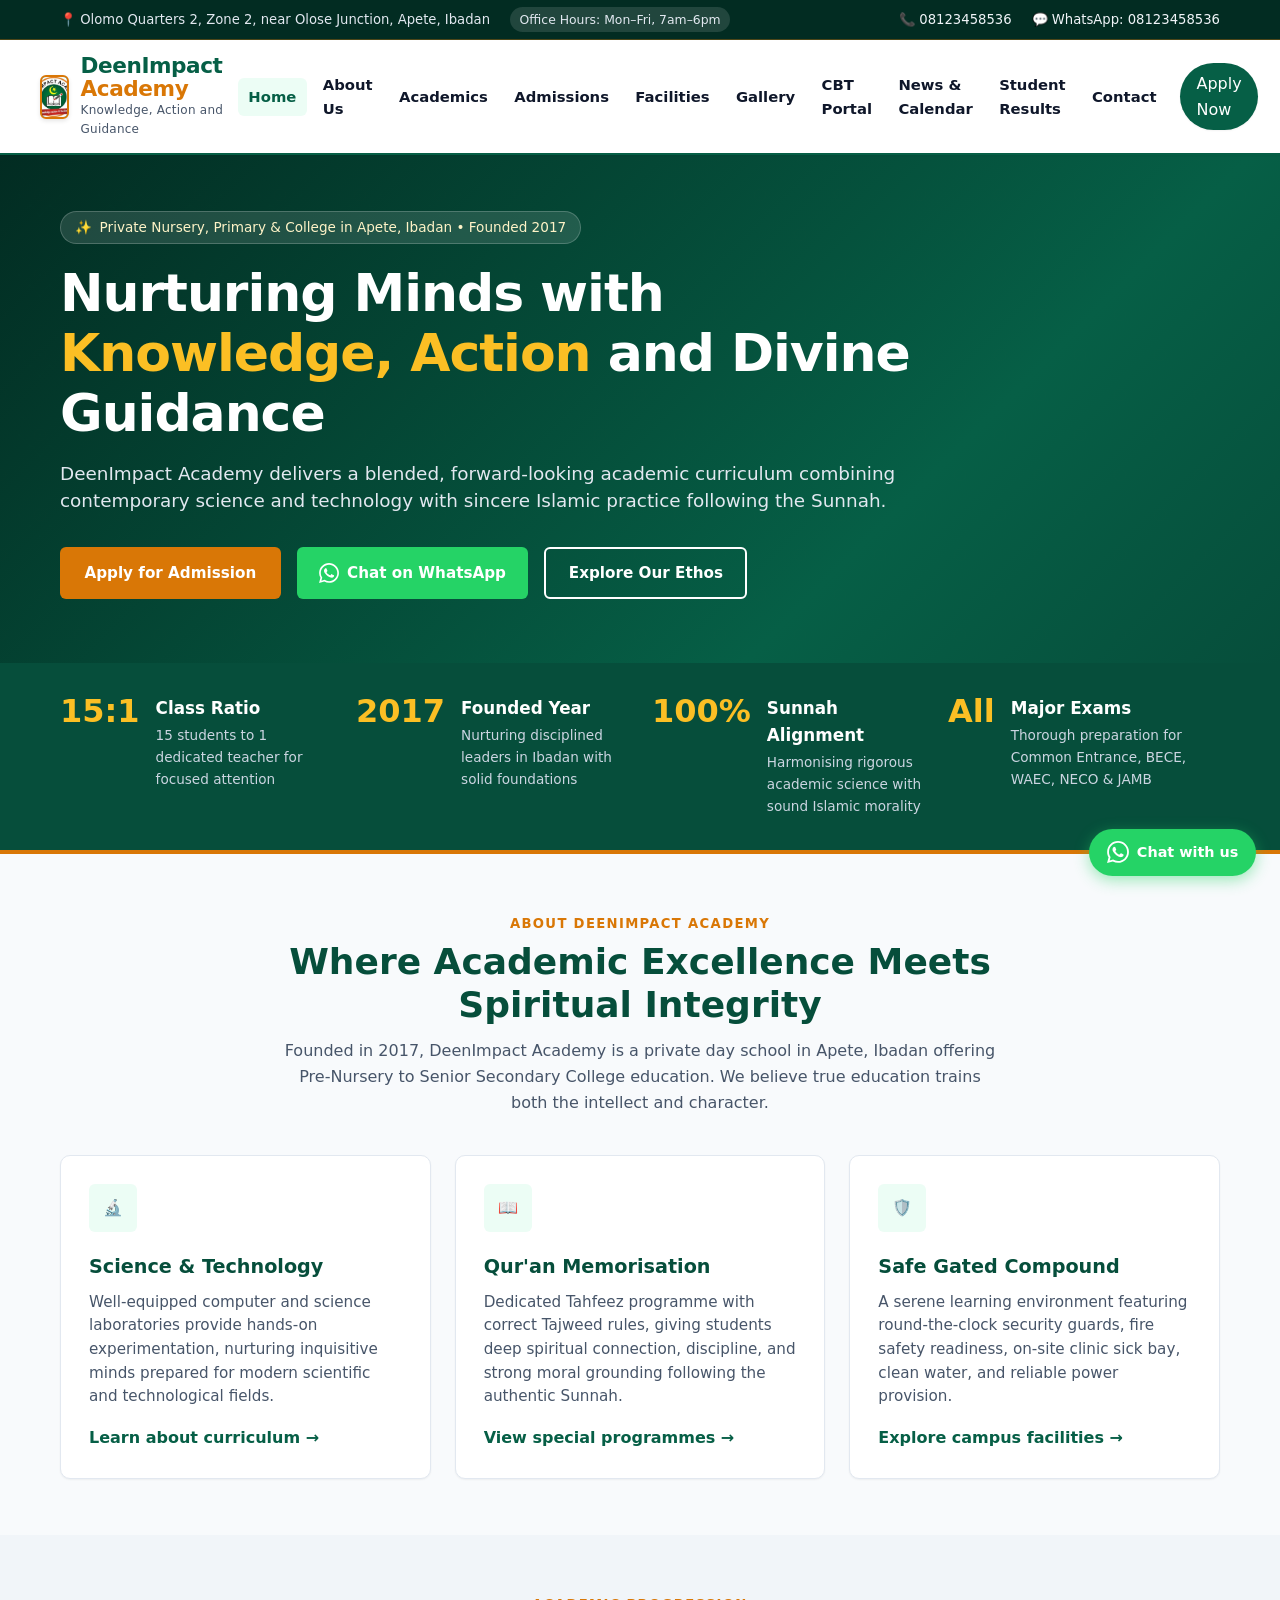
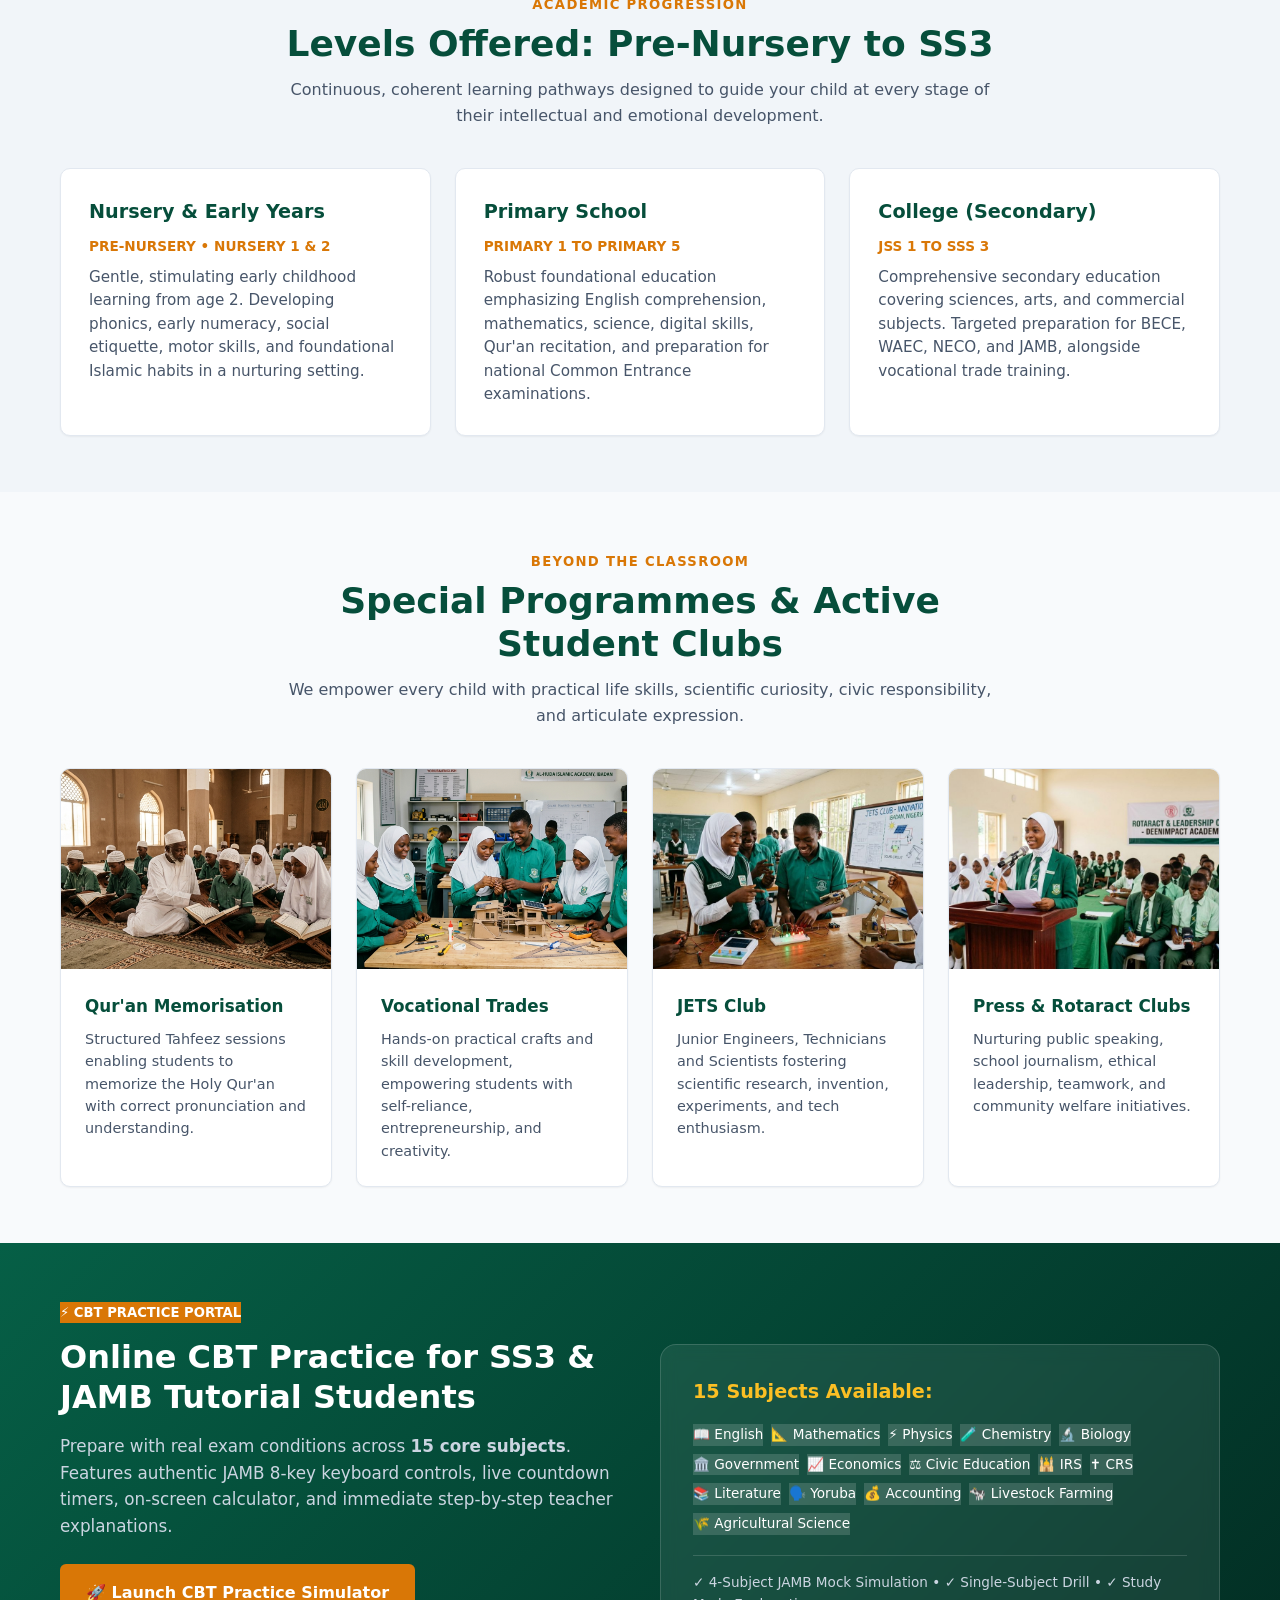
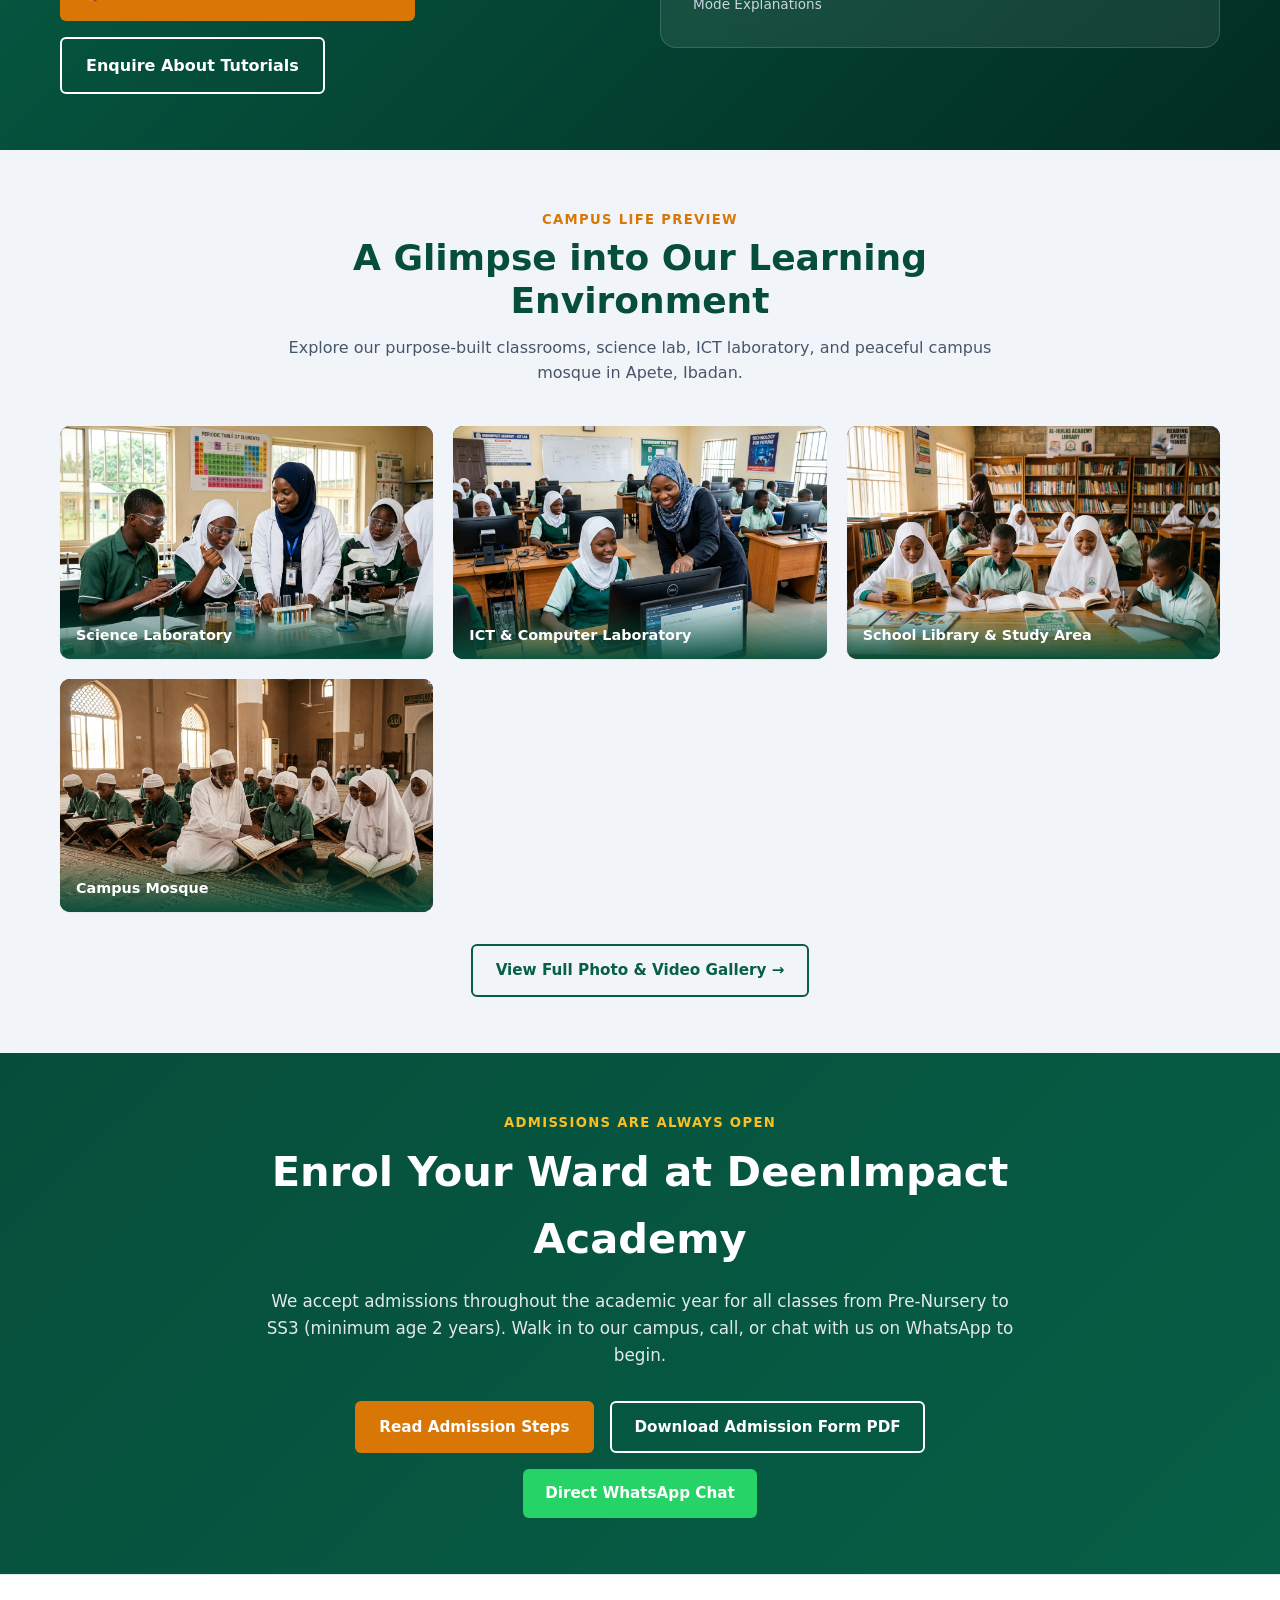
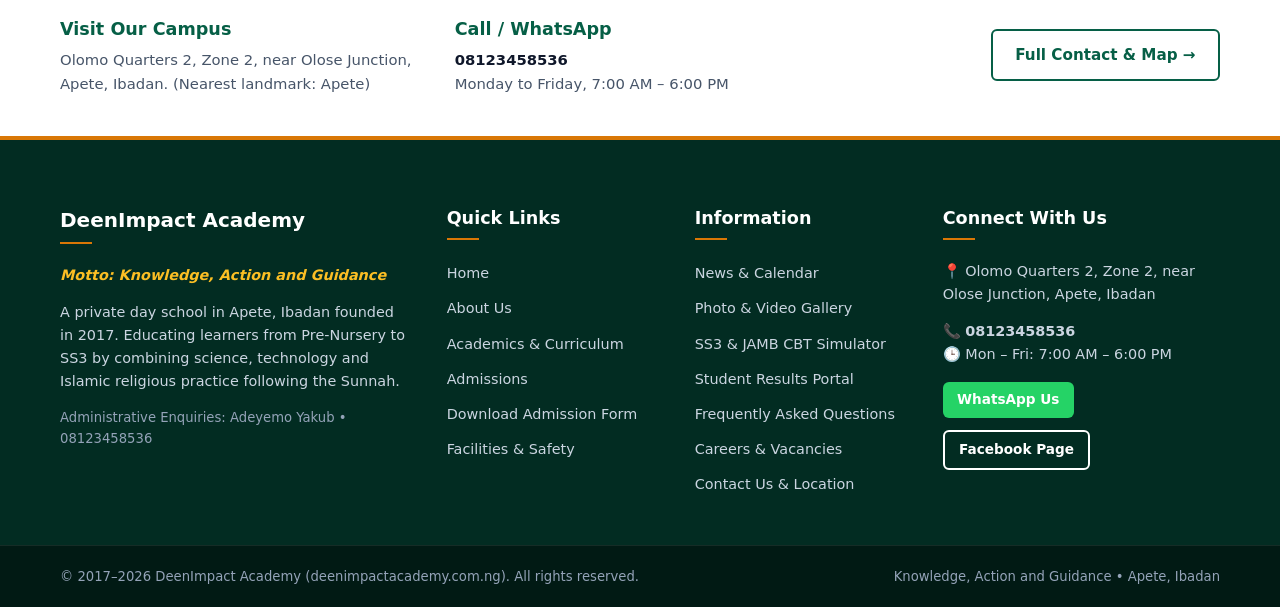
==== commit 01f06406: "Add SS3 & JAMB UTME CBT simulator with 15 subjects including CRS, timer, 8-key shortcuts, and review" ====
--- a/index.html
+++ b/index.html
@@ -82,6 +82,7 @@
         <a href="admissions.html" class="nav-link">Admissions</a>
         <a href="facilities.html" class="nav-link">Facilities</a>
         <a href="gallery.html" class="nav-link">Gallery</a>
+        <a href="cbt.html" class="nav-link">CBT Portal</a>
         <a href="news-events.html" class="nav-link">News &amp; Calendar</a>
         <a href="results.html" class="nav-link">Student Results</a>
         <a href="contact.html" class="nav-link">Contact</a>
@@ -110,6 +111,7 @@
       <a href="downloads.html" class="mobile-nav-item">Downloads</a>
       <a href="facilities.html" class="mobile-nav-item">Facilities &amp; Student Life</a>
       <a href="gallery.html" class="mobile-nav-item">Gallery</a>
+      <a href="cbt.html" class="mobile-nav-item">CBT Practice Portal</a>
       <a href="news-events.html" class="mobile-nav-item">News &amp; Calendar</a>
       <a href="careers.html" class="mobile-nav-item">Careers</a>
       <a href="faq.html" class="mobile-nav-item">FAQ</a>
@@ -326,6 +328,56 @@
               <p class="card-desc" style="font-size: 0.9rem;">
                 Nurturing public speaking, school journalism, ethical leadership, teamwork, and community welfare initiatives.
               </p>
+            </div>
+          </div>
+        </div>
+      </div>
+    </section>
+
+    <!-- SS3 & JAMB CBT Practice Portal Showcase -->
+    <section class="section" style="background: linear-gradient(135deg, #065f46 0%, #022c22 100%); color: #ffffff; padding: 3.5rem 0;">
+      <div class="container">
+        <div style="display: grid; grid-template-columns: repeat(auto-fit, minmax(300px, 1fr)); gap: 2.5rem; align-items: center;">
+          <div>
+            <span class="badge" style="background: #d97706; color: #ffffff; font-weight: 800; font-size: 0.825rem; margin-bottom: 0.85rem; display: inline-block;">
+              ⚡ CBT PRACTICE PORTAL
+            </span>
+            <h2 style="font-size: 2rem; color: #ffffff; margin-bottom: 1rem; line-height: 1.25;">
+              Online CBT Practice for SS3 &amp; JAMB Tutorial Students
+            </h2>
+            <p style="font-size: 1.05rem; color: #cbd5e1; line-height: 1.6; margin-bottom: 1.5rem;">
+              Prepare with real exam conditions across <strong>15 core subjects</strong>. Features authentic JAMB 8-key keyboard controls, live countdown timers, on-screen calculator, and immediate step-by-step teacher explanations.
+            </p>
+            <div style="display: flex; gap: 1rem; flex-wrap: wrap;">
+              <a href="cbt.html" class="btn btn-gold" style="font-size: 1rem; padding: 0.85rem 1.5rem;">
+                🚀 Launch CBT Practice Simulator
+              </a>
+              <a href="https://wa.me/2348123458536?text=Hello%20DeenImpact%20Academy%2C%20I%20want%20to%20enquire%20about%20your%20SS3%20and%20JAMB%20tutorial%20classes" target="_blank" rel="noopener noreferrer" class="btn btn-outline-white" style="font-size: 1rem; padding: 0.85rem 1.5rem;">
+                Enquire About Tutorials
+              </a>
+            </div>
+          </div>
+          <div style="background: rgba(255, 255, 255, 0.08); border: 1px solid rgba(255, 255, 255, 0.15); border-radius: 16px; padding: 2rem; backdrop-filter: blur(8px);">
+            <h3 style="color: #fbbf24; font-size: 1.2rem; margin-bottom: 1rem;">15 Subjects Available:</h3>
+            <div style="display: flex; flex-wrap: wrap; gap: 0.5rem; font-size: 0.85rem;">
+              <span class="badge" style="background: rgba(255,255,255,0.15); color: #ffffff;">📖 English</span>
+              <span class="badge" style="background: rgba(255,255,255,0.15); color: #ffffff;">📐 Mathematics</span>
+              <span class="badge" style="background: rgba(255,255,255,0.15); color: #ffffff;">⚡ Physics</span>
+              <span class="badge" style="background: rgba(255,255,255,0.15); color: #ffffff;">🧪 Chemistry</span>
+              <span class="badge" style="background: rgba(255,255,255,0.15); color: #ffffff;">🔬 Biology</span>
+              <span class="badge" style="background: rgba(255,255,255,0.15); color: #ffffff;">🏛️ Government</span>
+              <span class="badge" style="background: rgba(255,255,255,0.15); color: #ffffff;">📈 Economics</span>
+              <span class="badge" style="background: rgba(255,255,255,0.15); color: #ffffff;">⚖️ Civic Education</span>
+              <span class="badge" style="background: rgba(255,255,255,0.15); color: #ffffff;">🕌 IRS</span>
+              <span class="badge" style="background: rgba(255,255,255,0.15); color: #ffffff;">✝️ CRS</span>
+              <span class="badge" style="background: rgba(255,255,255,0.15); color: #ffffff;">📚 Literature</span>
+              <span class="badge" style="background: rgba(255,255,255,0.15); color: #ffffff;">🗣️ Yoruba</span>
+              <span class="badge" style="background: rgba(255,255,255,0.15); color: #ffffff;">💰 Accounting</span>
+              <span class="badge" style="background: rgba(255,255,255,0.15); color: #ffffff;">🐄 Livestock Farming</span>
+              <span class="badge" style="background: rgba(255,255,255,0.15); color: #ffffff;">🌾 Agricultural Science</span>
+            </div>
+            <div style="margin-top: 1.25rem; padding-top: 1rem; border-top: 1px solid rgba(255, 255, 255, 0.15); font-size: 0.85rem; color: #cbd5e1;">
+              ✓ 4-Subject JAMB Mock Simulation &bull; ✓ Single-Subject Drill &bull; ✓ Study Mode Explanations
             </div>
           </div>
         </div>
@@ -447,6 +499,7 @@
             <ul class="footer-links">
               <li><a href="news-events.html">News &amp; Calendar</a></li>
               <li><a href="gallery.html">Photo &amp; Video Gallery</a></li>
+              <li><a href="cbt.html">SS3 &amp; JAMB CBT Simulator</a></li>
               <li><a href="results.html">Student Results Portal</a></li>
               <li><a href="faq.html">Frequently Asked Questions</a></li>
               <li><a href="careers.html">Careers &amp; Vacancies</a></li>
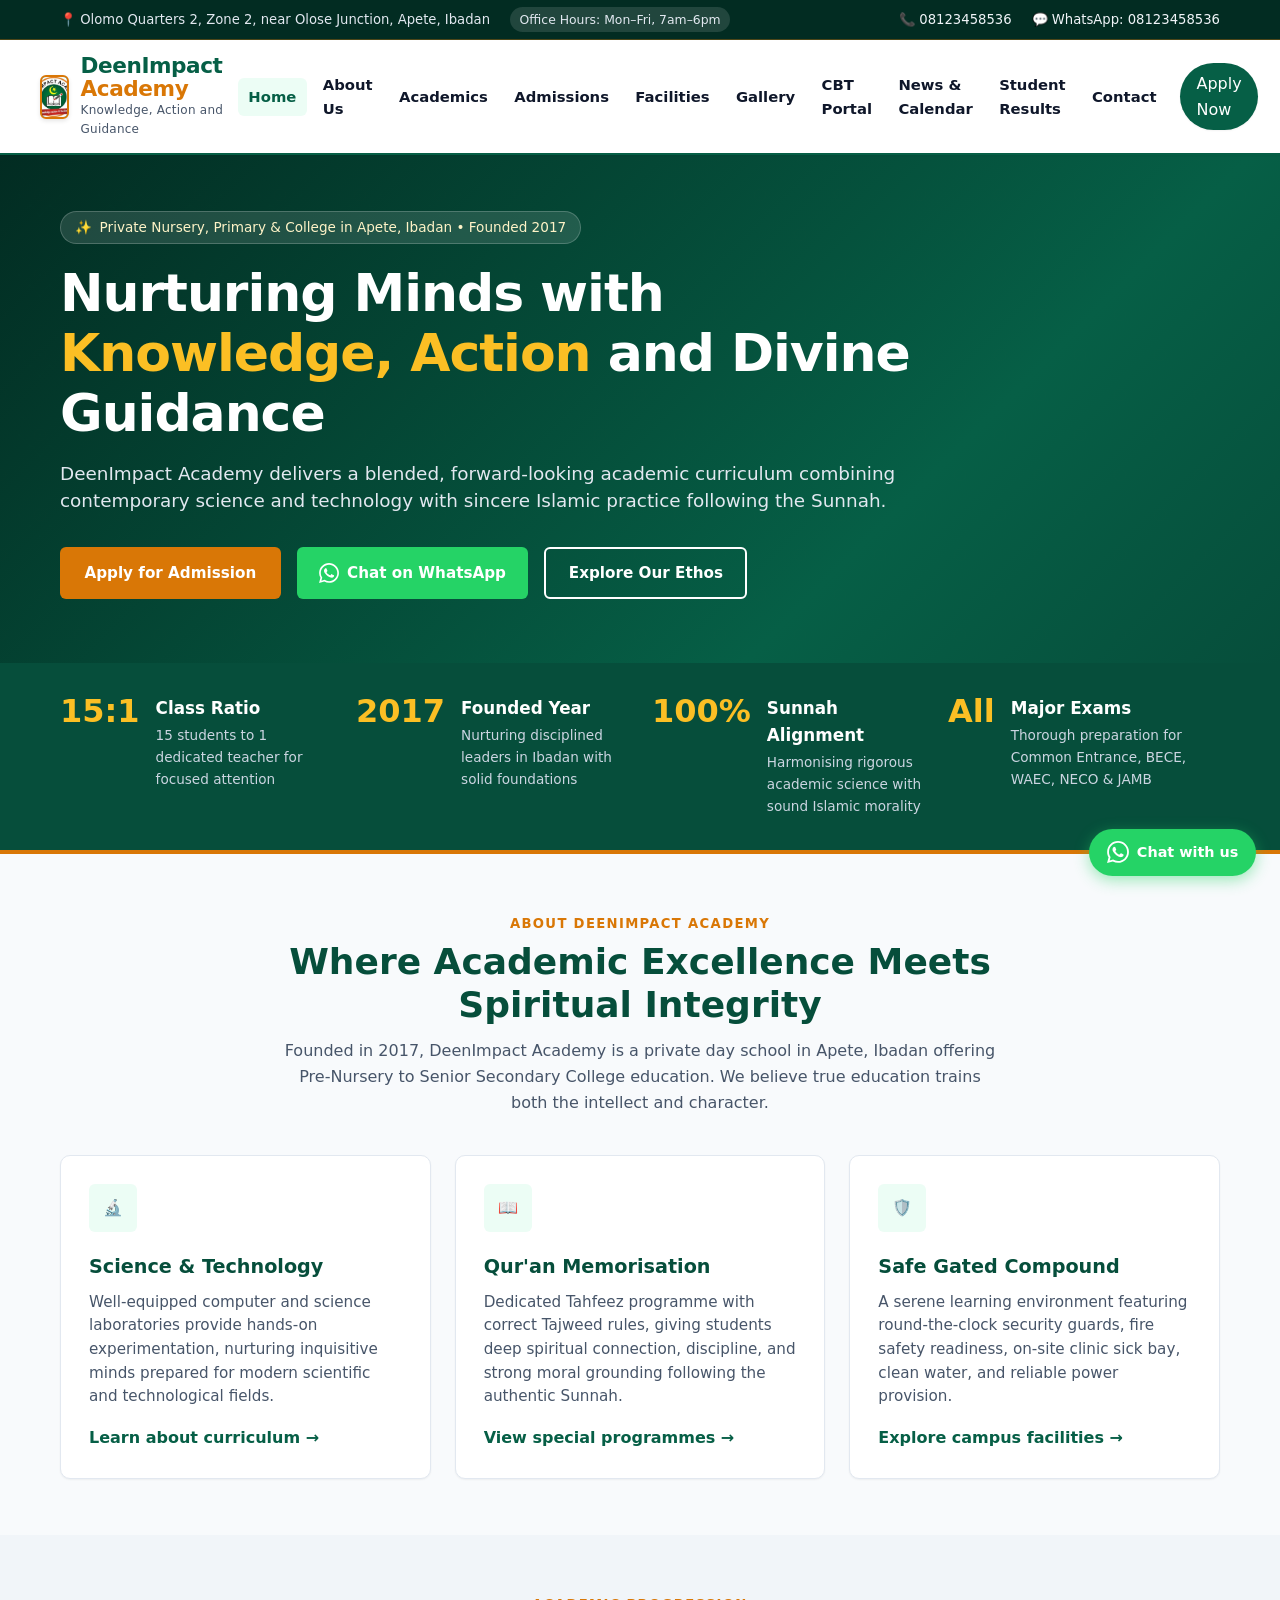
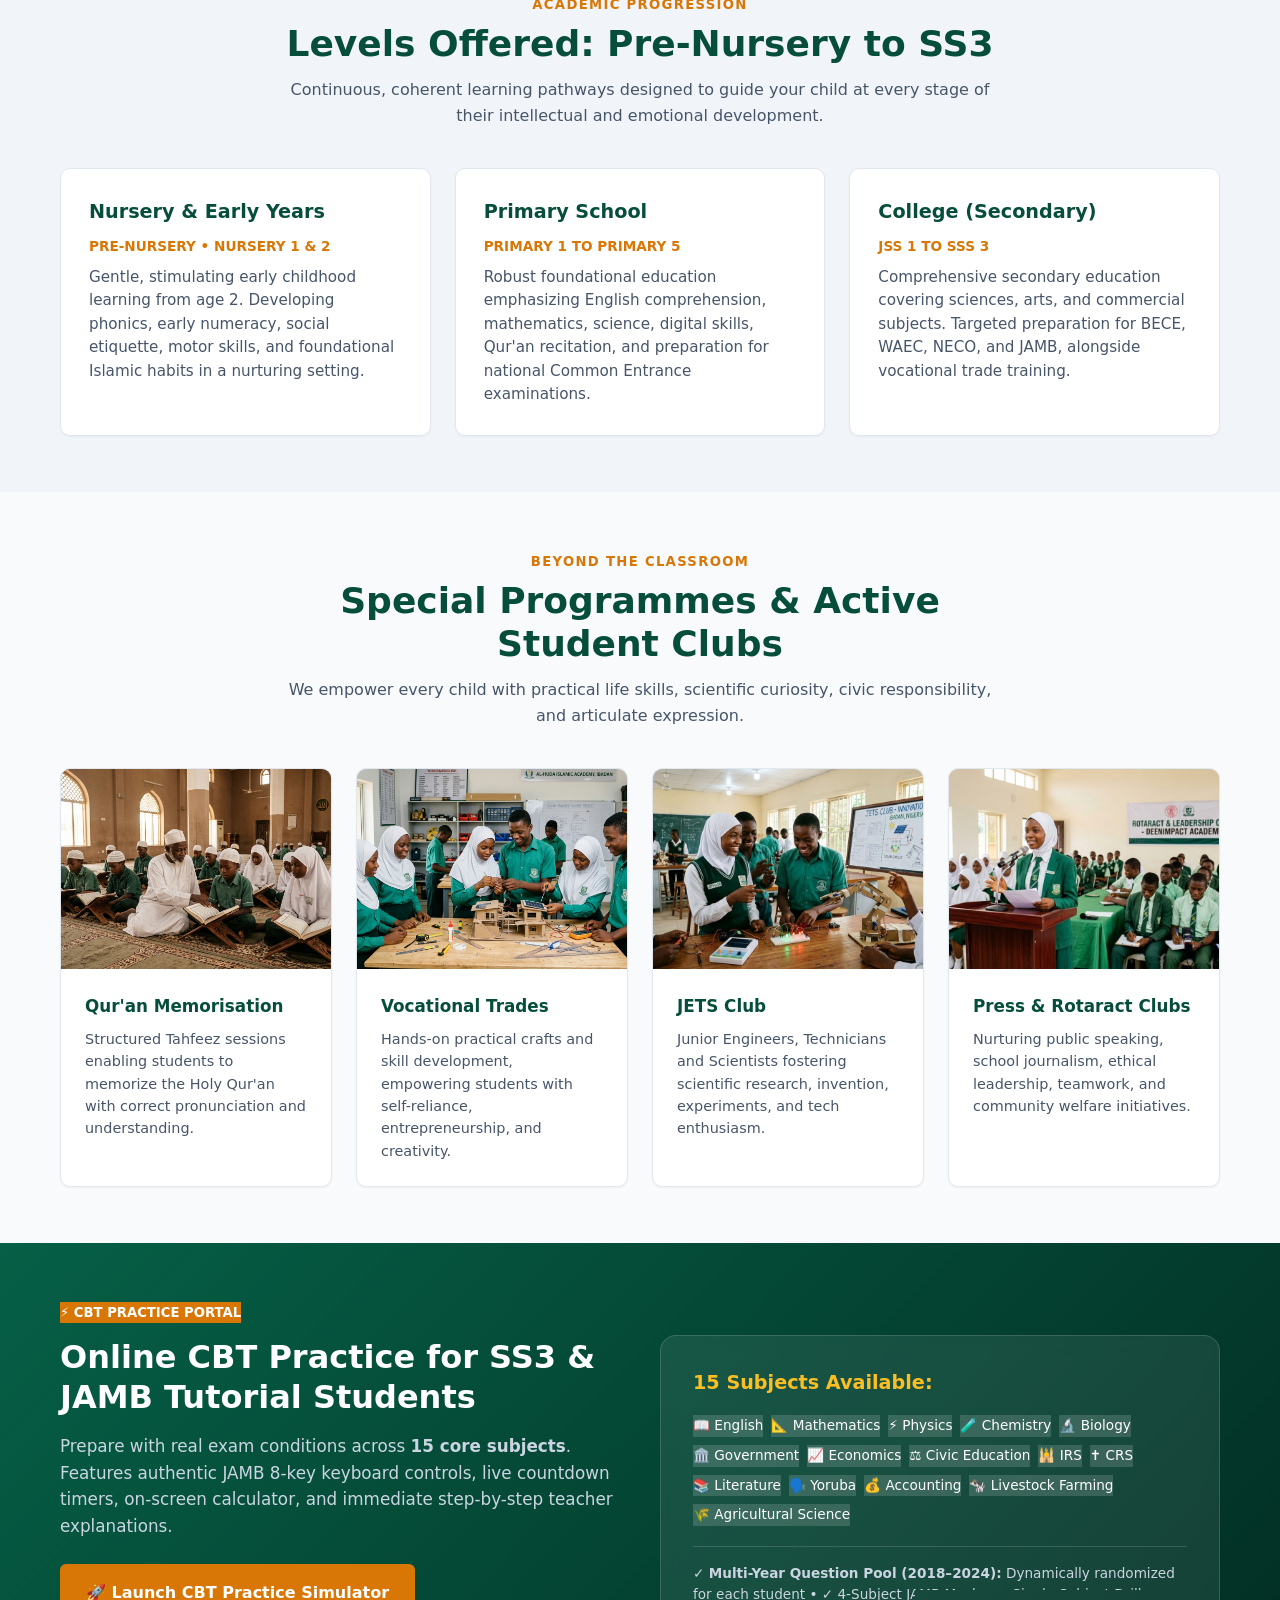
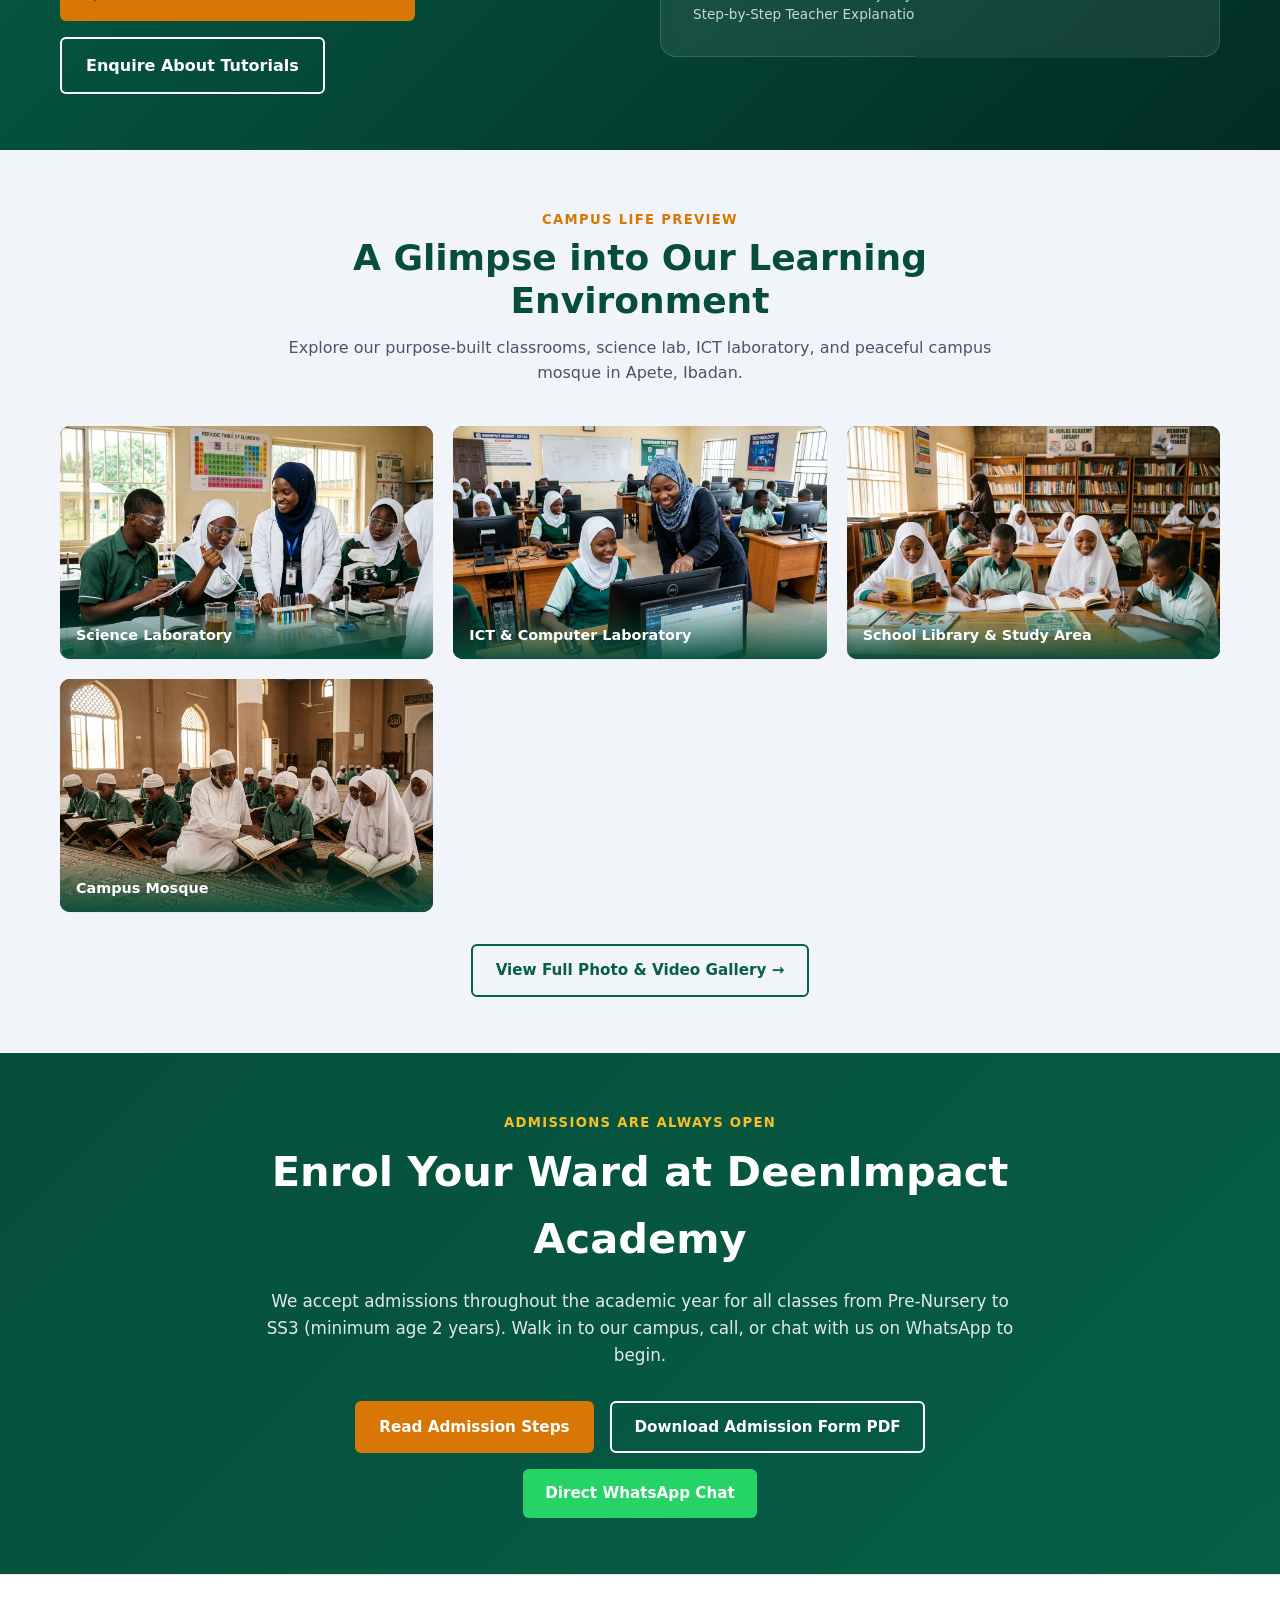
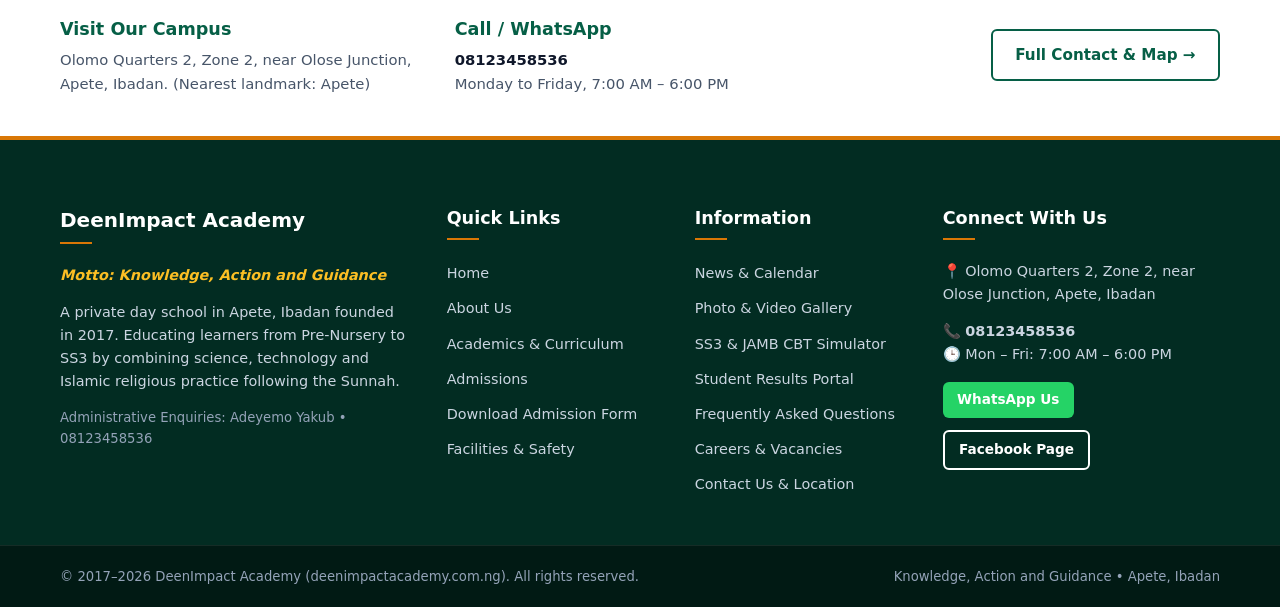
==== commit 63ee1878: "Expand CBT question pool to 375 multi-year questions (2018-2024) across 15 subjects with per-student" ====
--- a/index.html
+++ b/index.html
@@ -376,8 +376,8 @@
               <span class="badge" style="background: rgba(255,255,255,0.15); color: #ffffff;">🐄 Livestock Farming</span>
               <span class="badge" style="background: rgba(255,255,255,0.15); color: #ffffff;">🌾 Agricultural Science</span>
             </div>
-            <div style="margin-top: 1.25rem; padding-top: 1rem; border-top: 1px solid rgba(255, 255, 255, 0.15); font-size: 0.85rem; color: #cbd5e1;">
-              ✓ 4-Subject JAMB Mock Simulation &bull; ✓ Single-Subject Drill &bull; ✓ Study Mode Explanations
+            <div style="margin-top: 1.25rem; padding-top: 1rem; border-top: 1px solid rgba(255, 255, 255, 0.15); font-size: 0.85rem; color: #cbd5e1; line-height: 1.5;">
+              ✓ <strong>Multi-Year Question Pool (2018–2024):</strong> Dynamically randomized for each student &bull; ✓ 4-Subject JAMB Mock &bull; ✓ Single-Subject Drill &bull; ✓ Step-by-Step Teacher Explanations
             </div>
           </div>
         </div>
